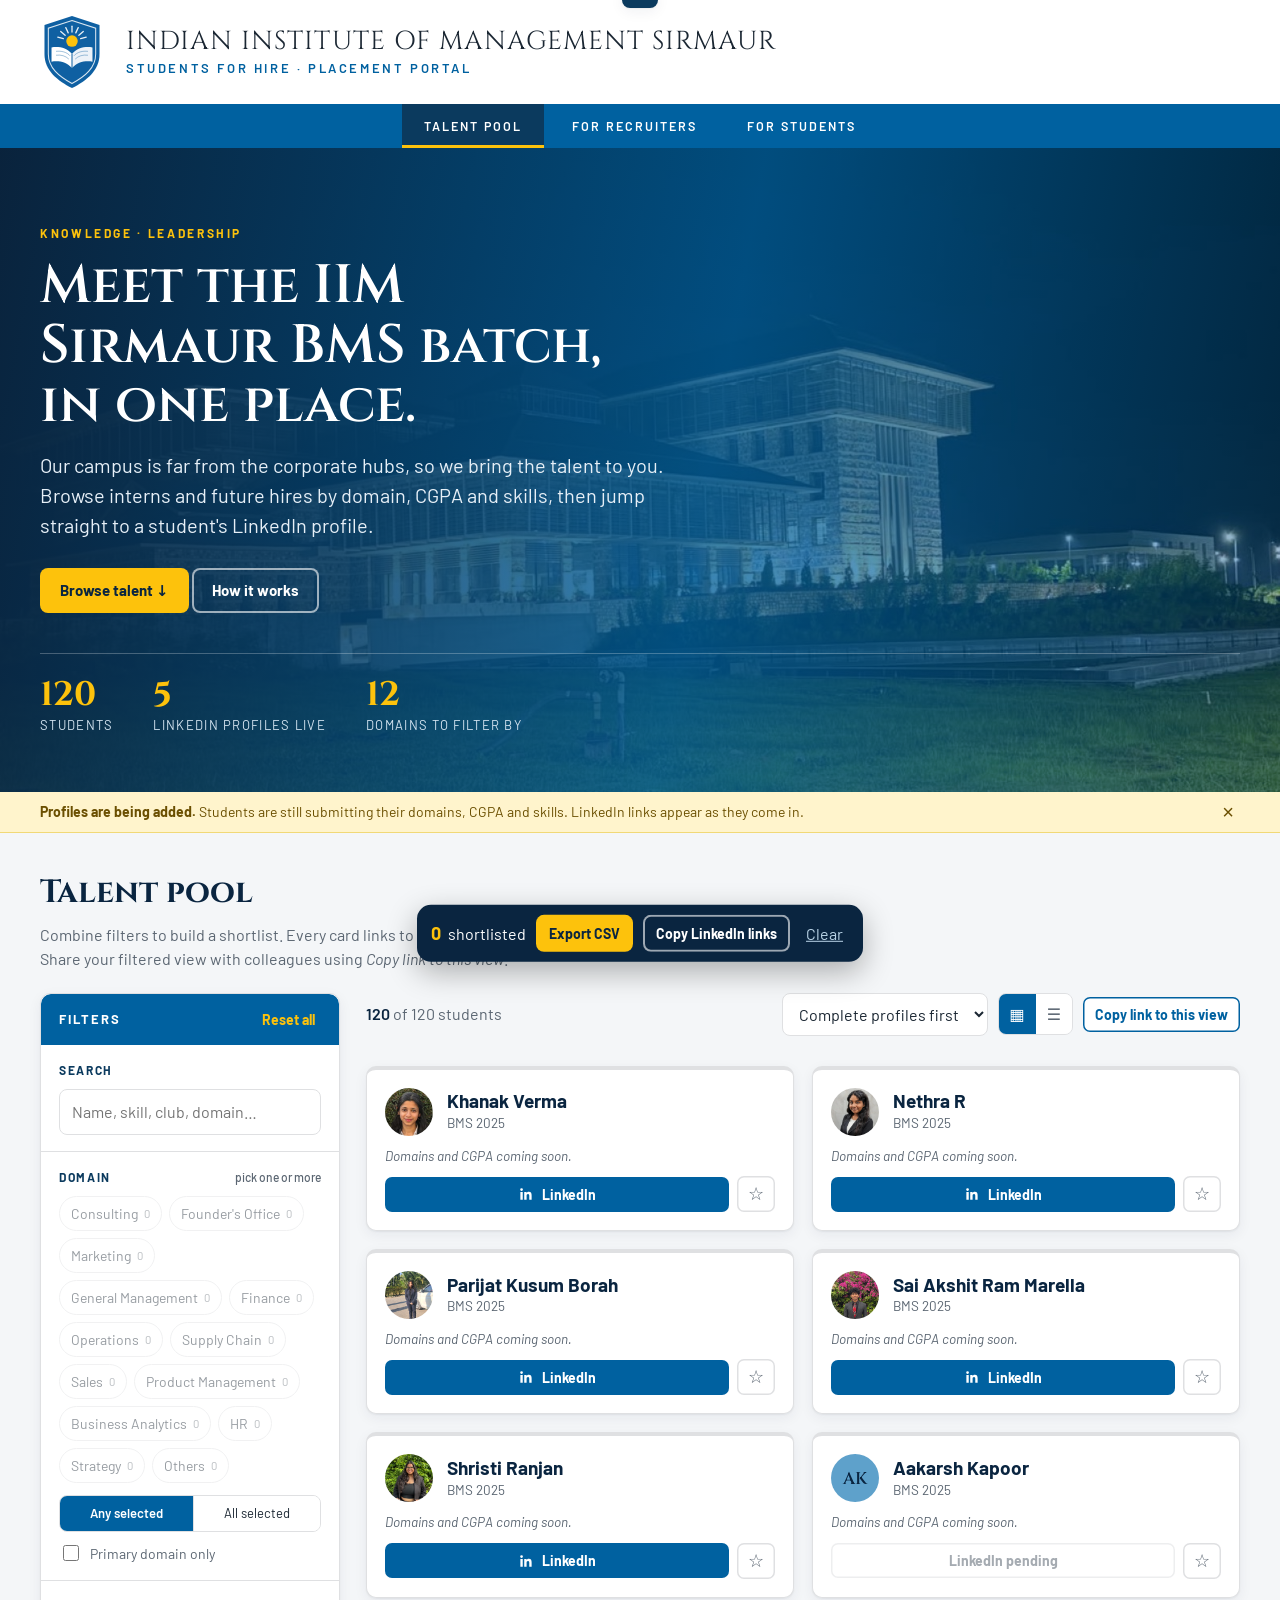
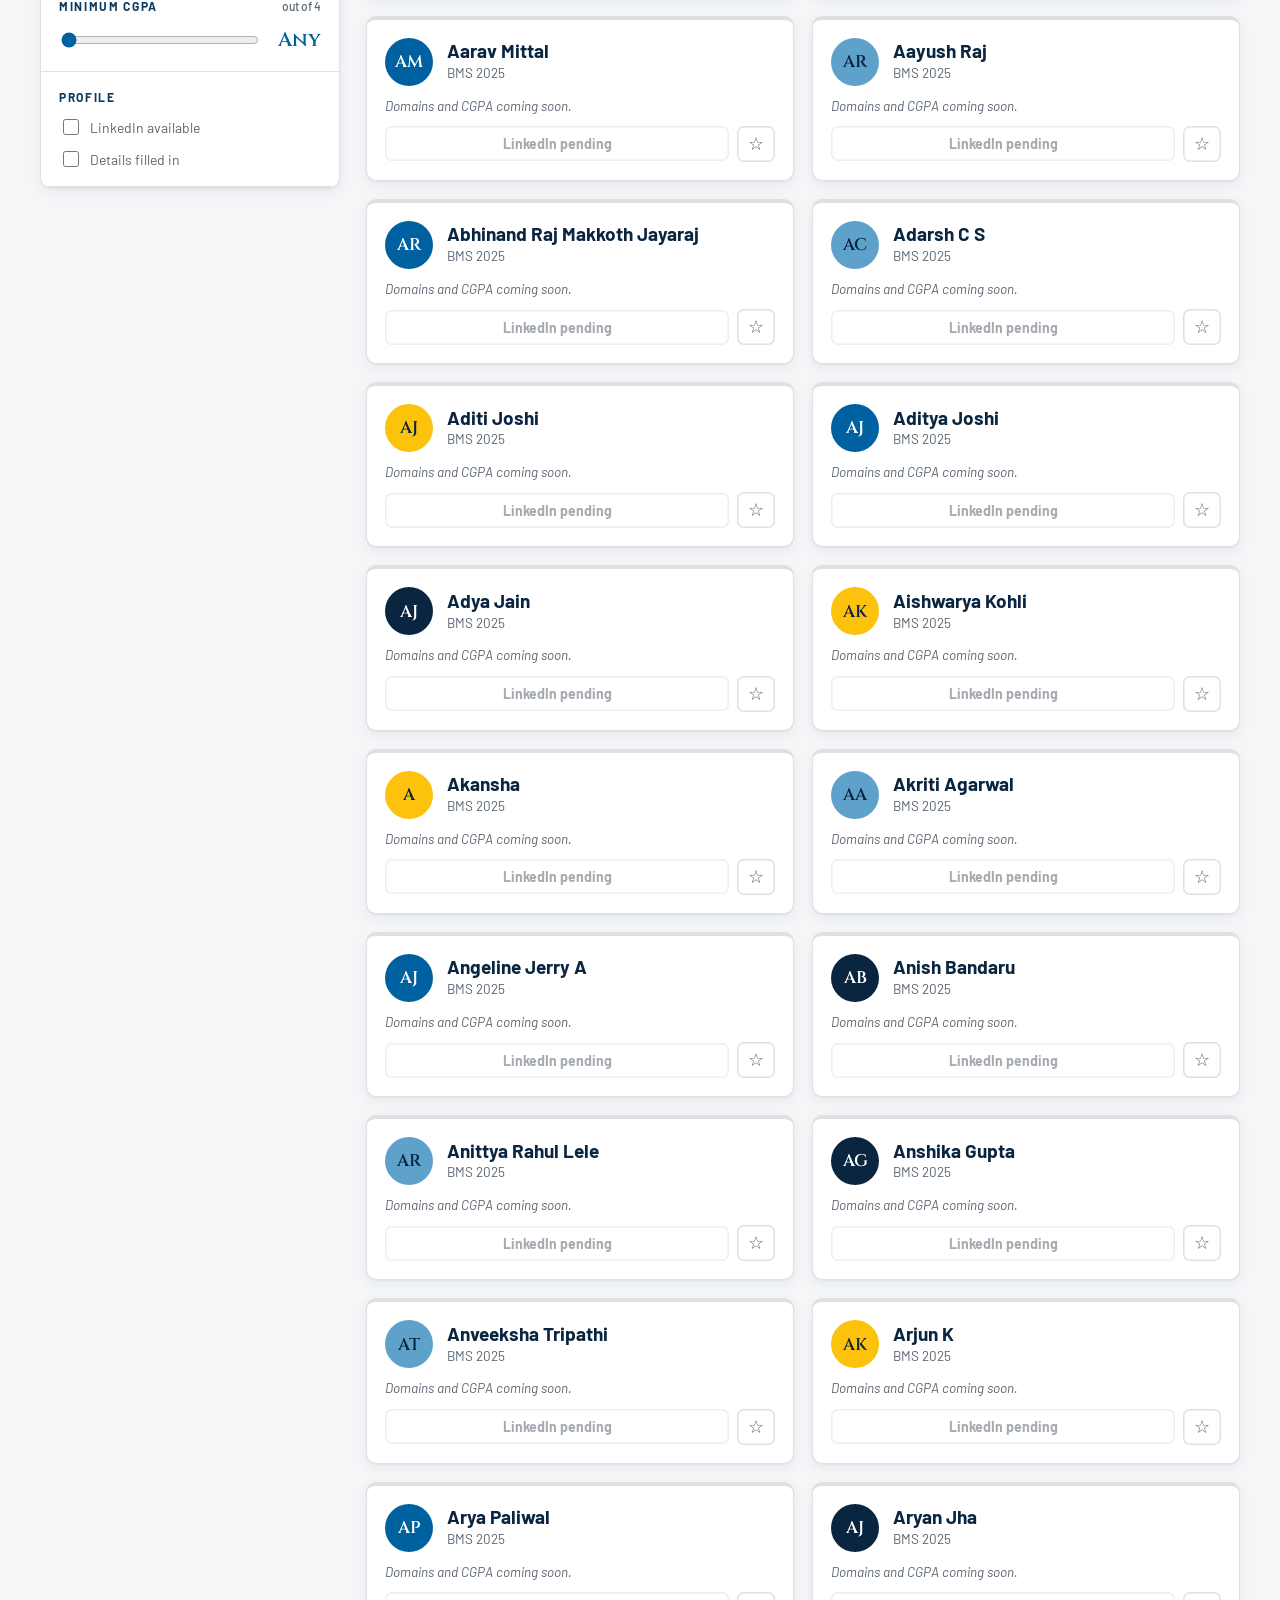
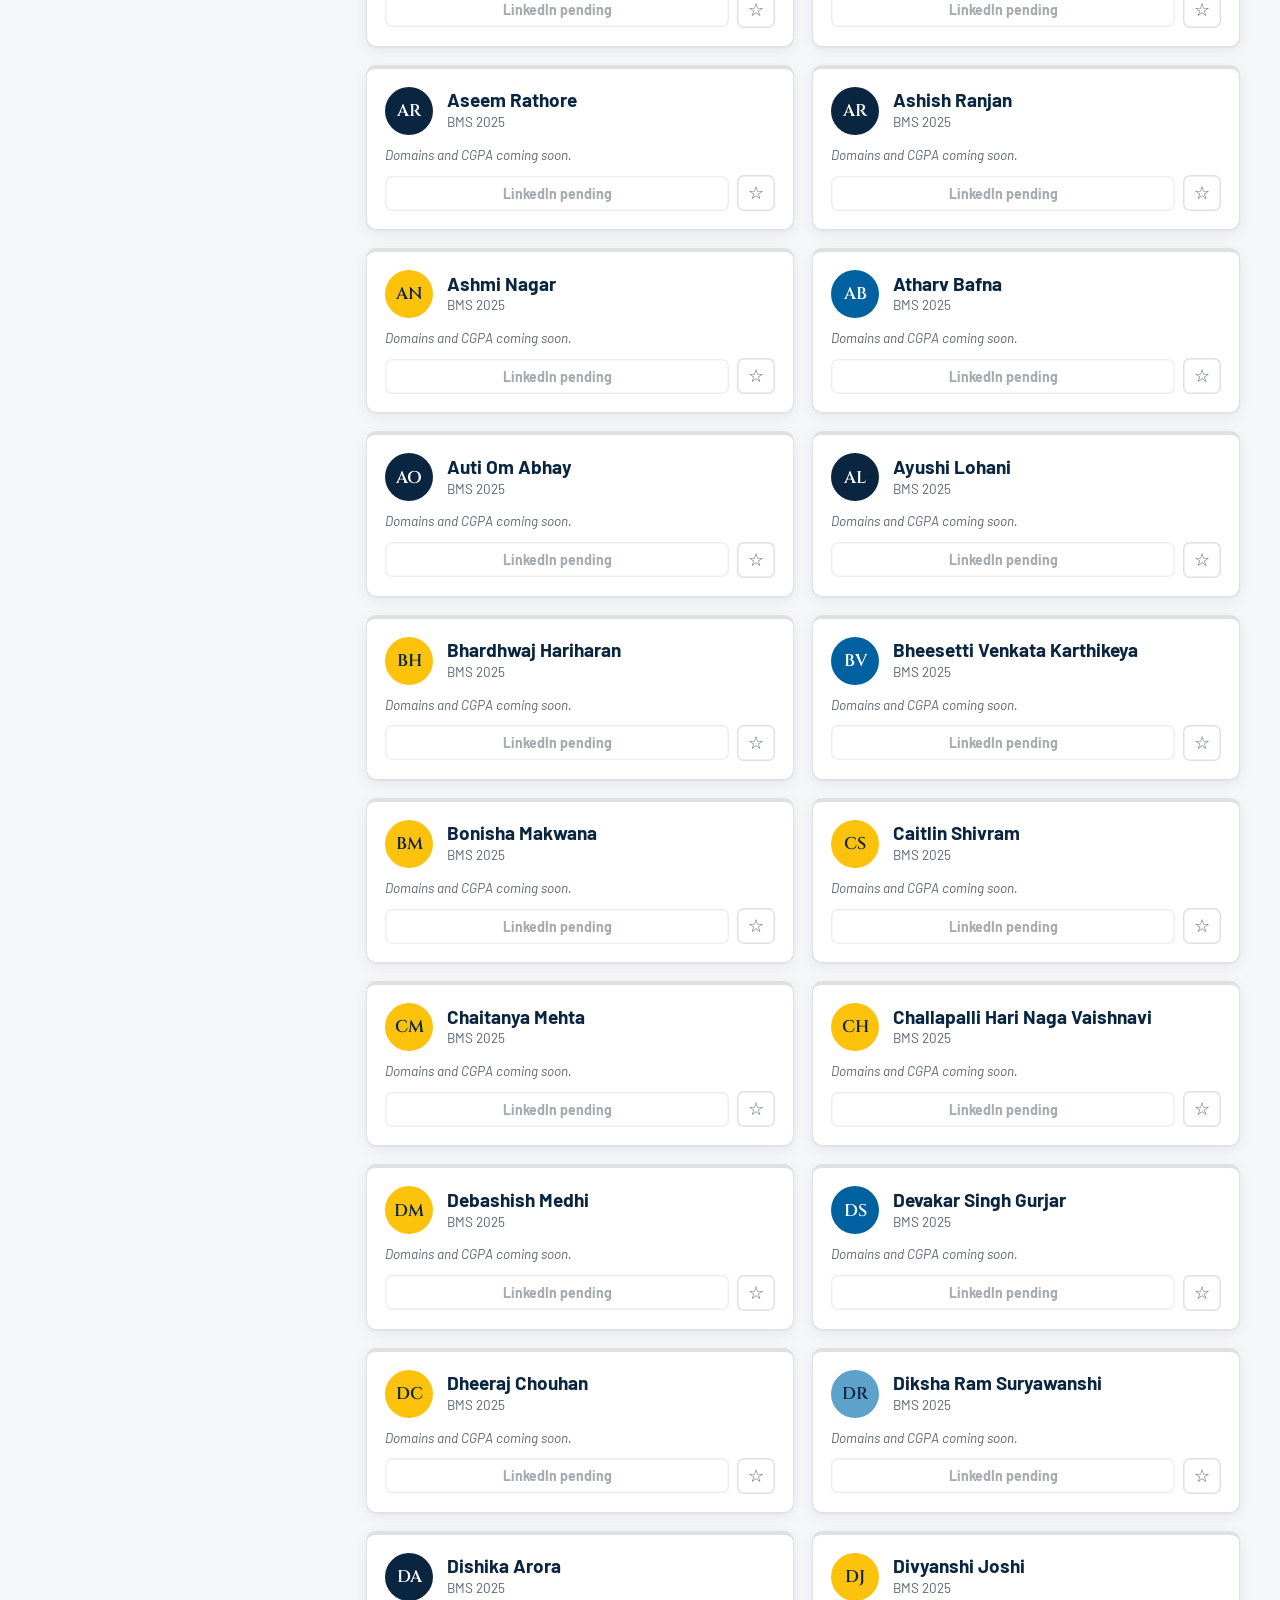
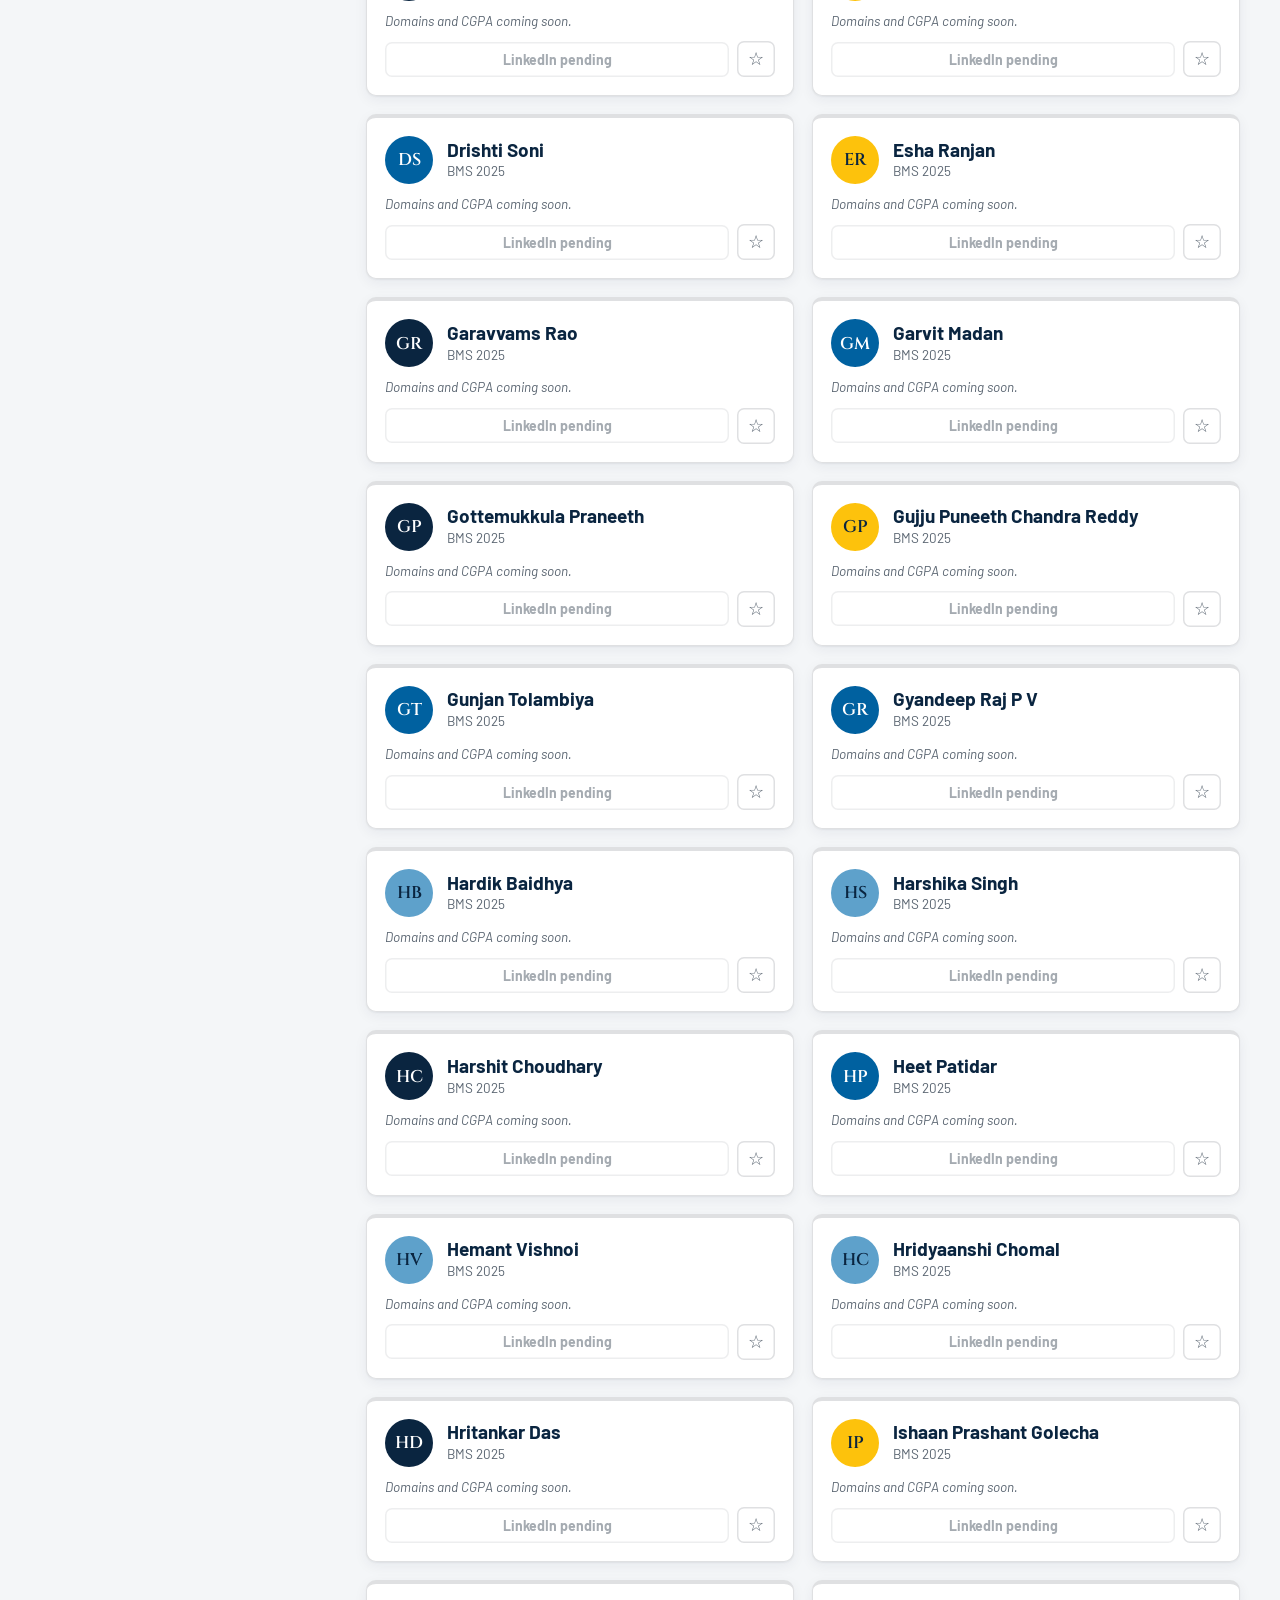
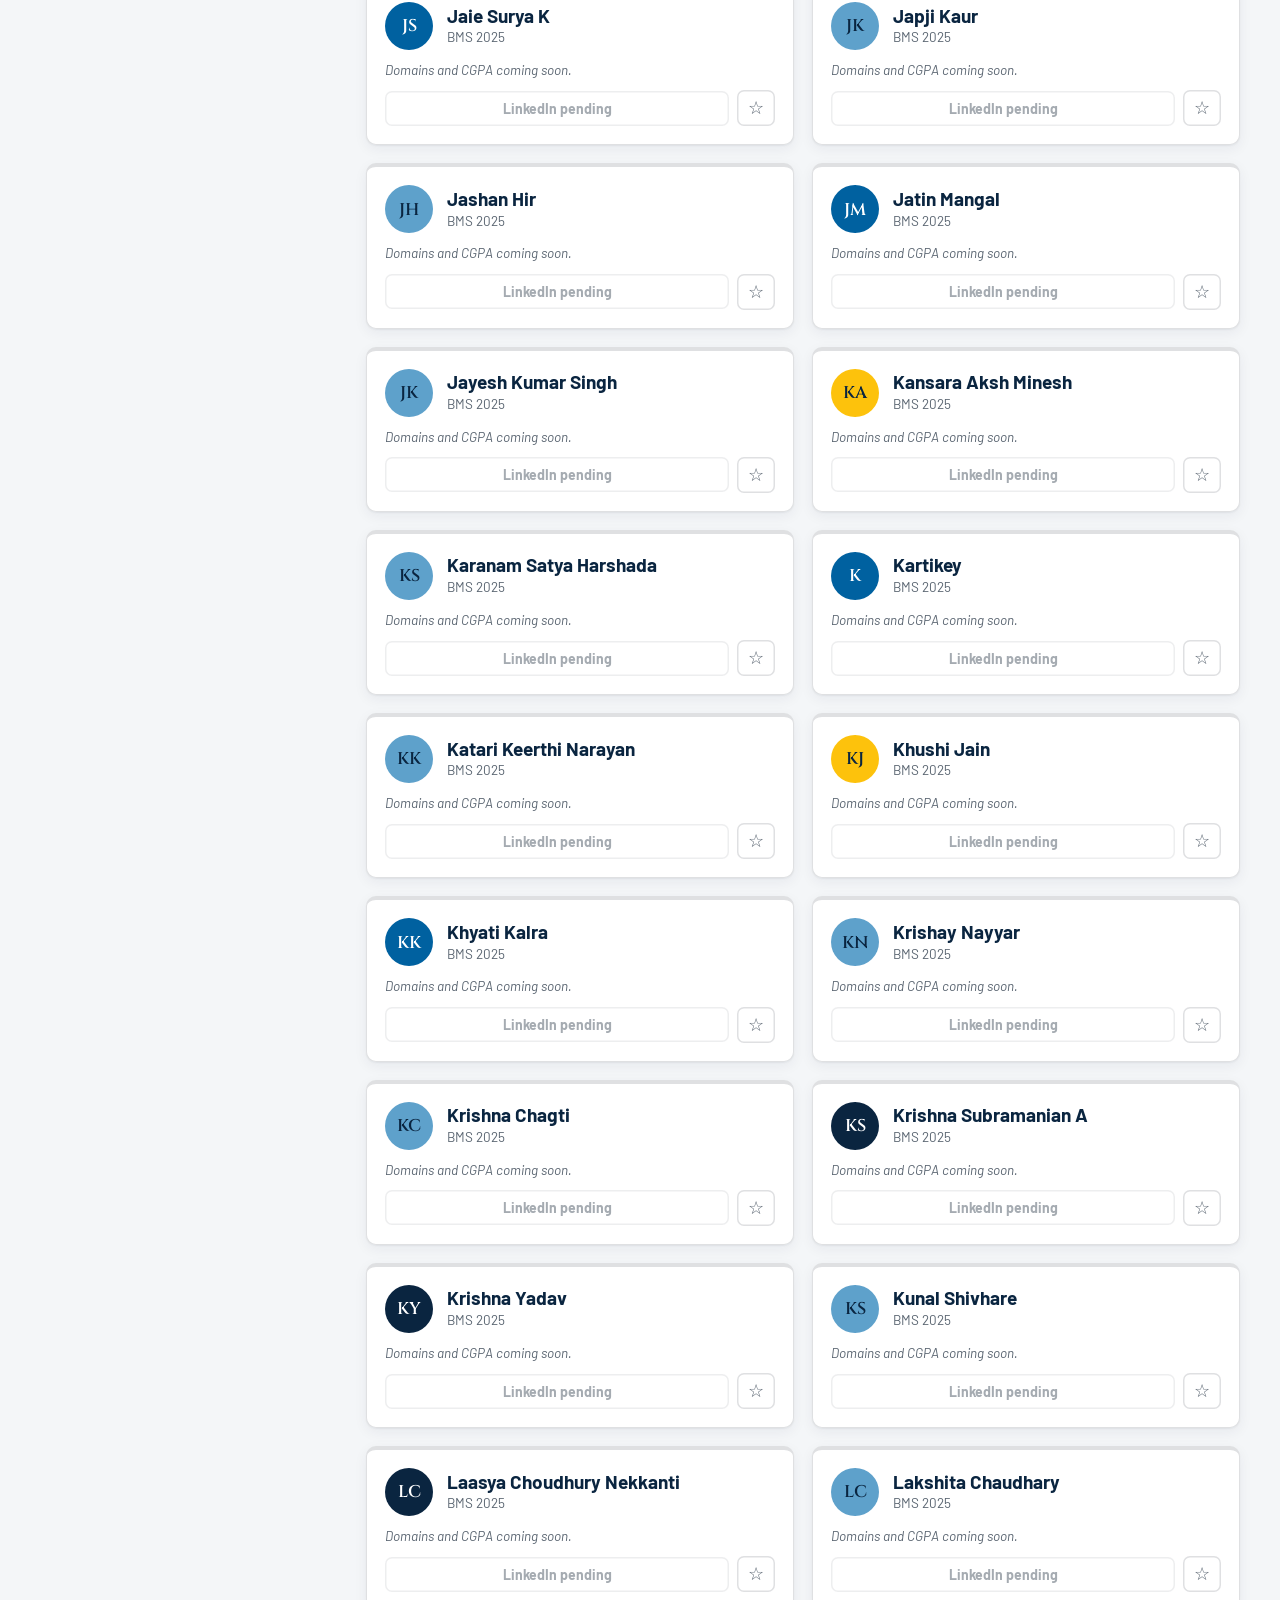
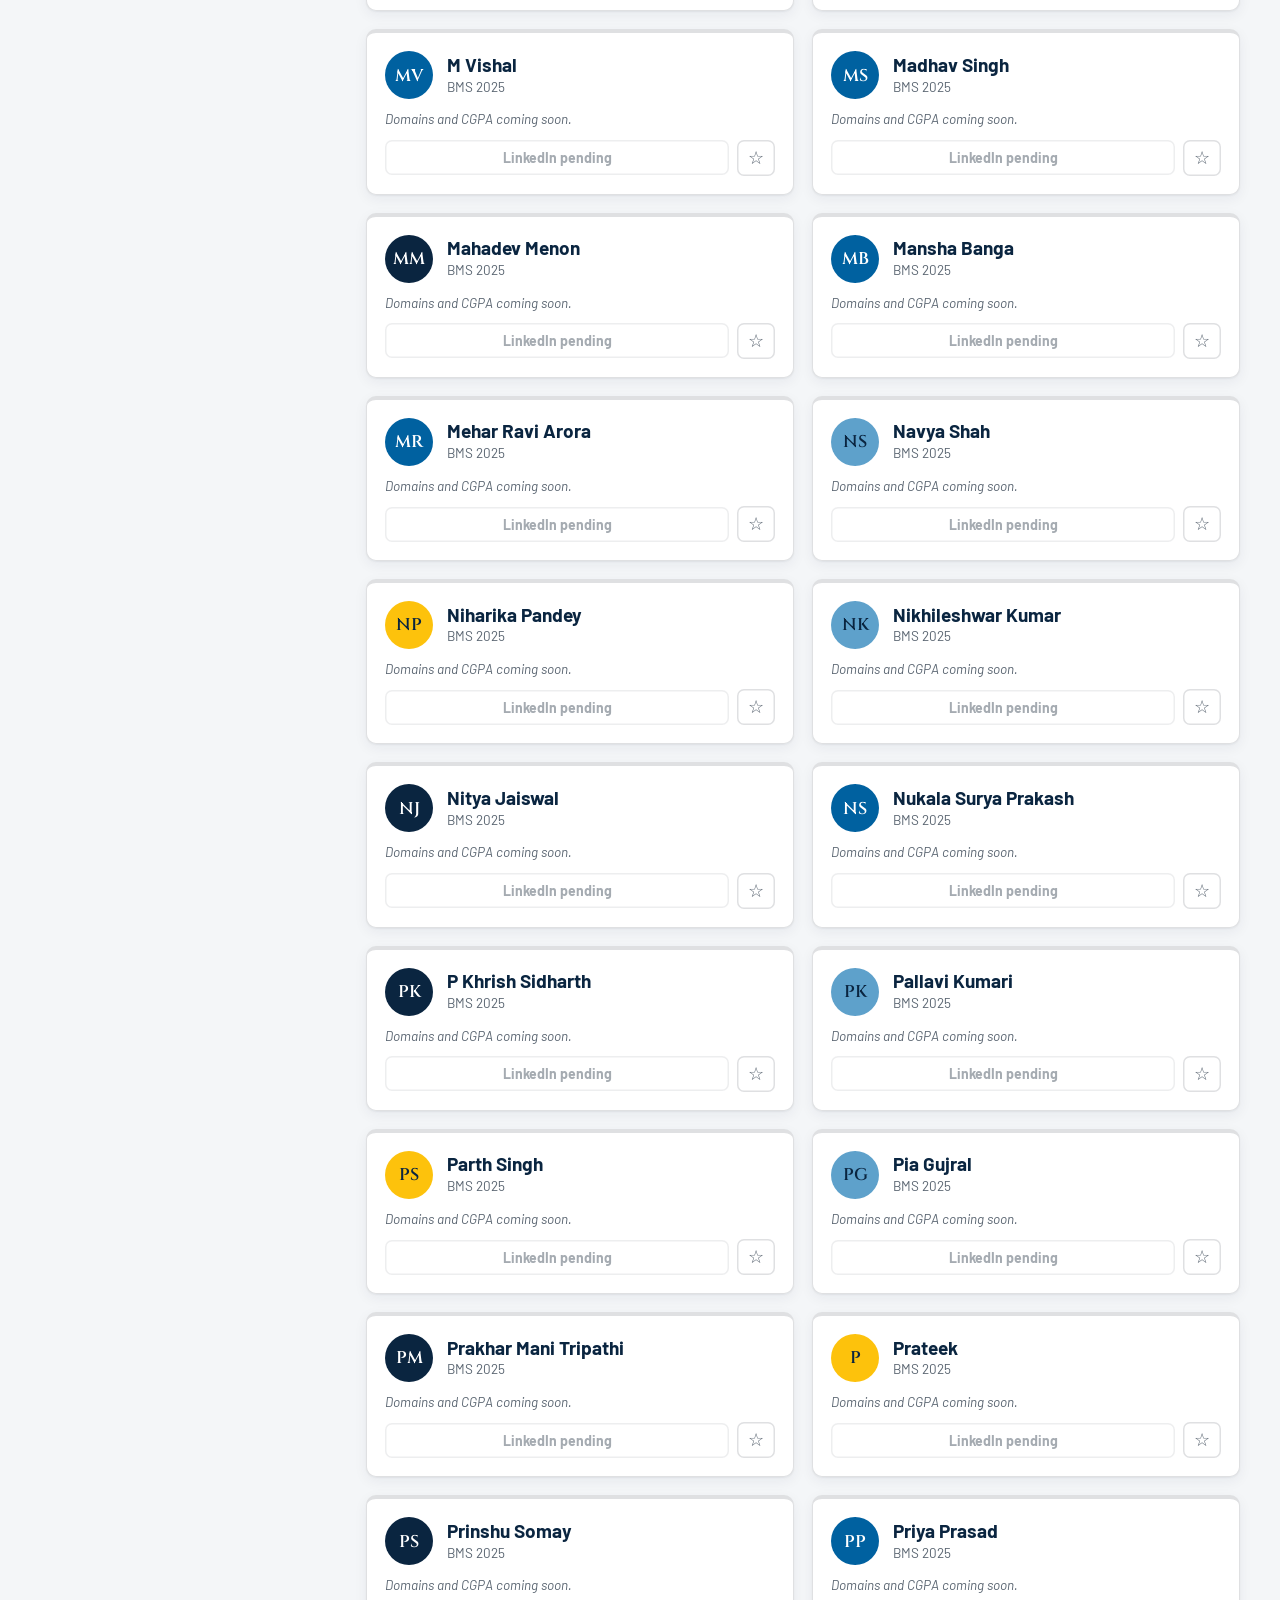
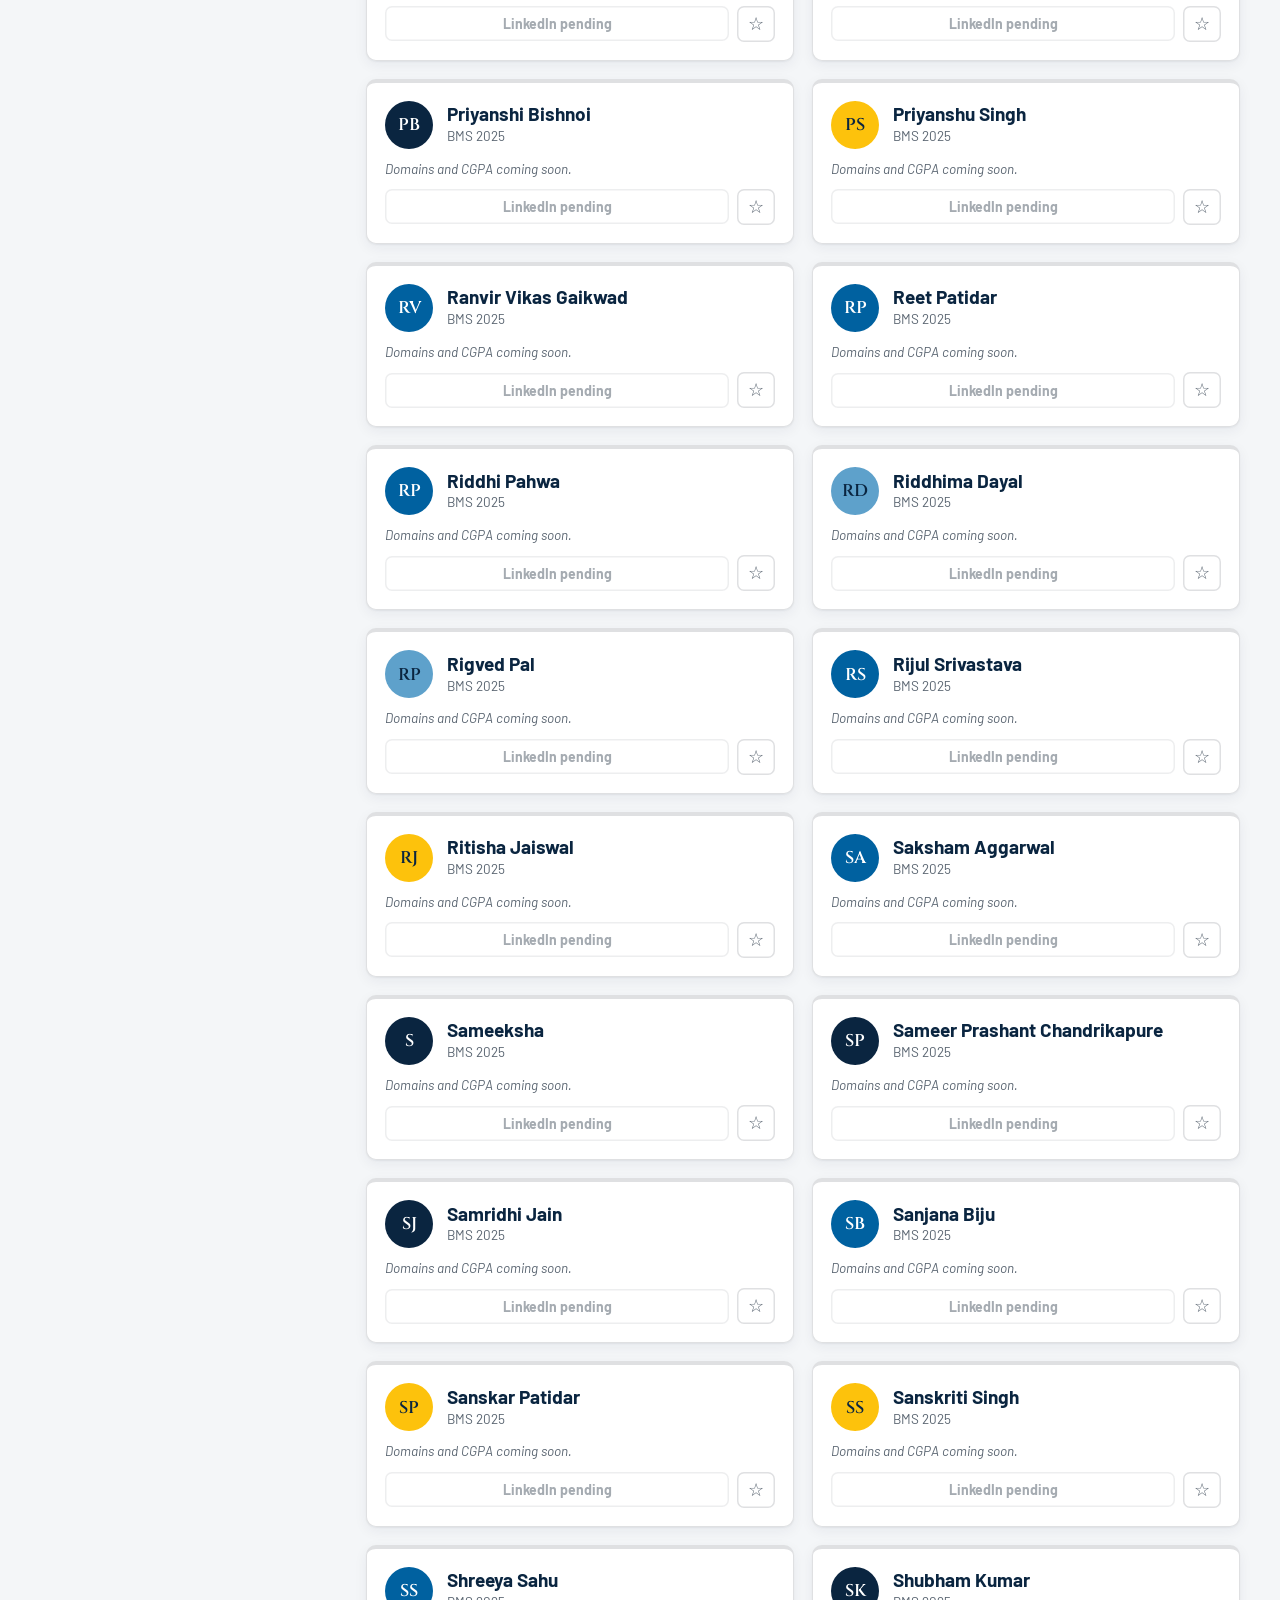
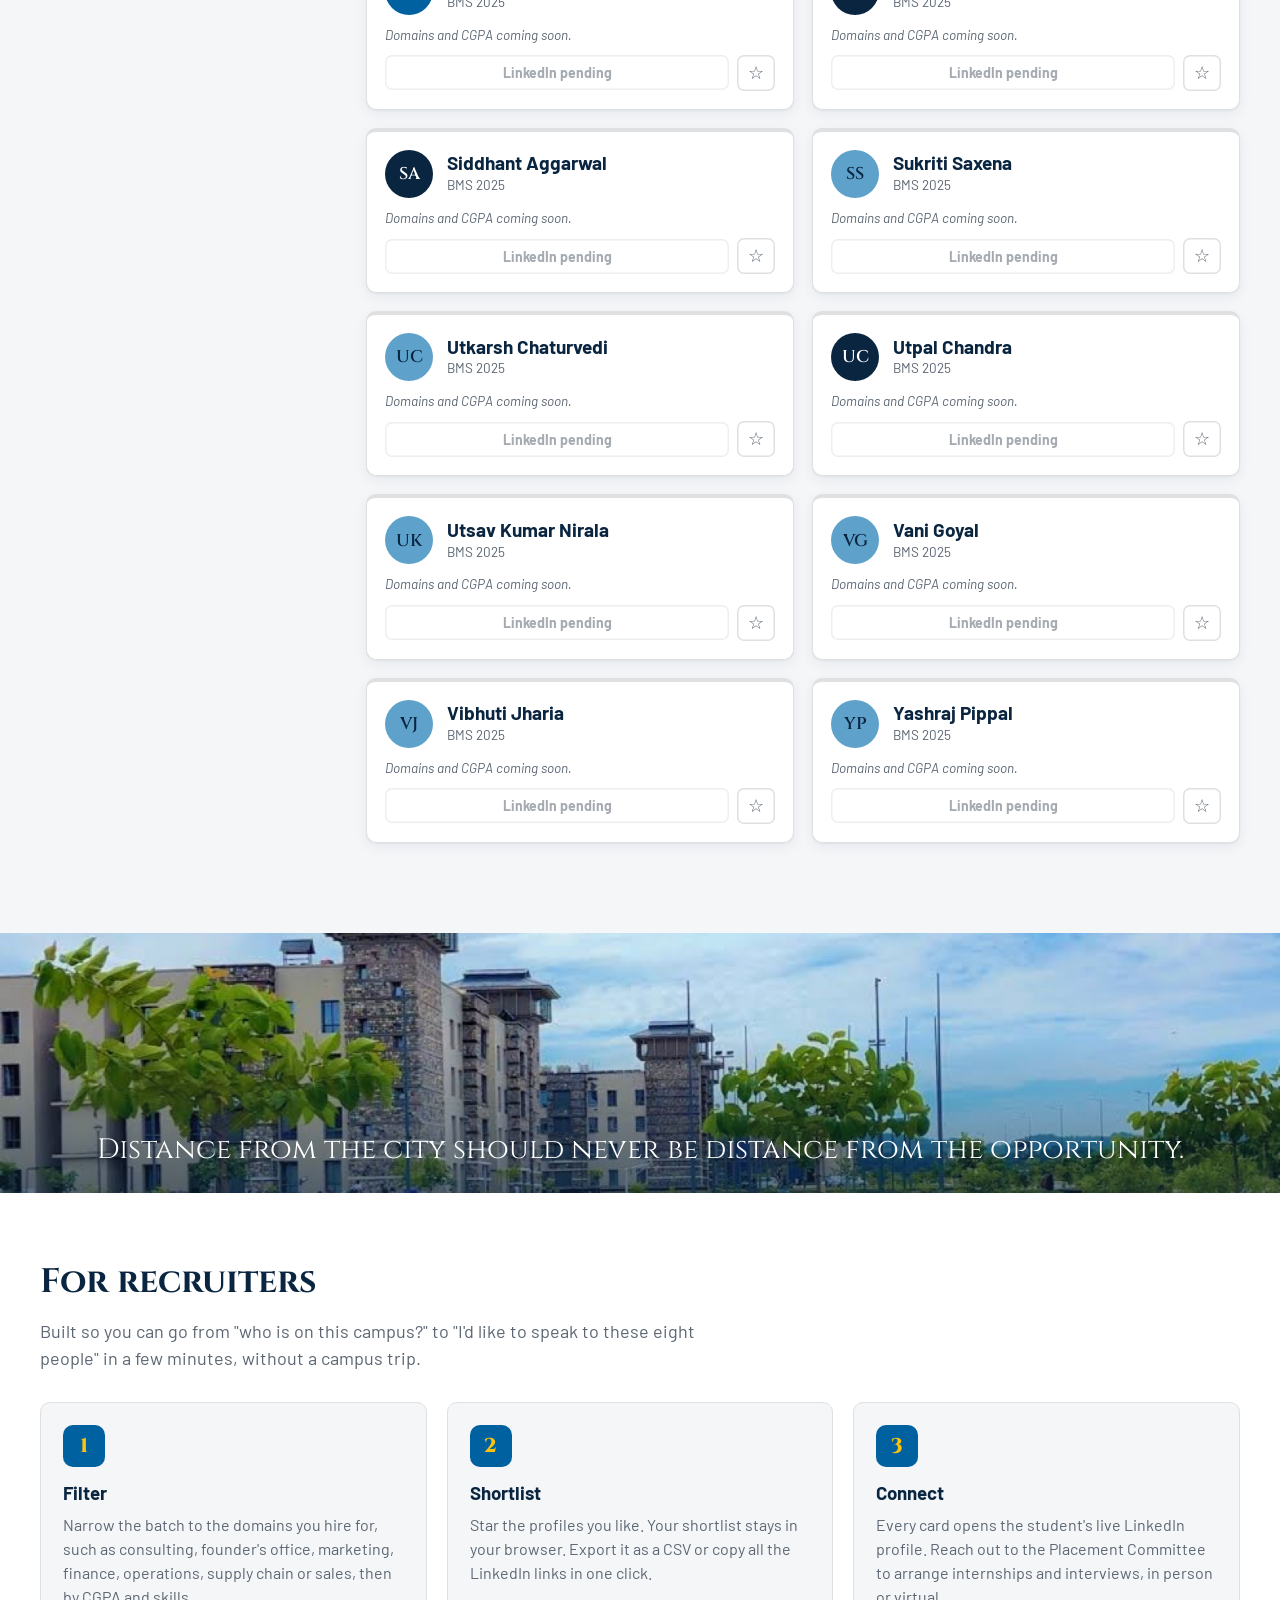
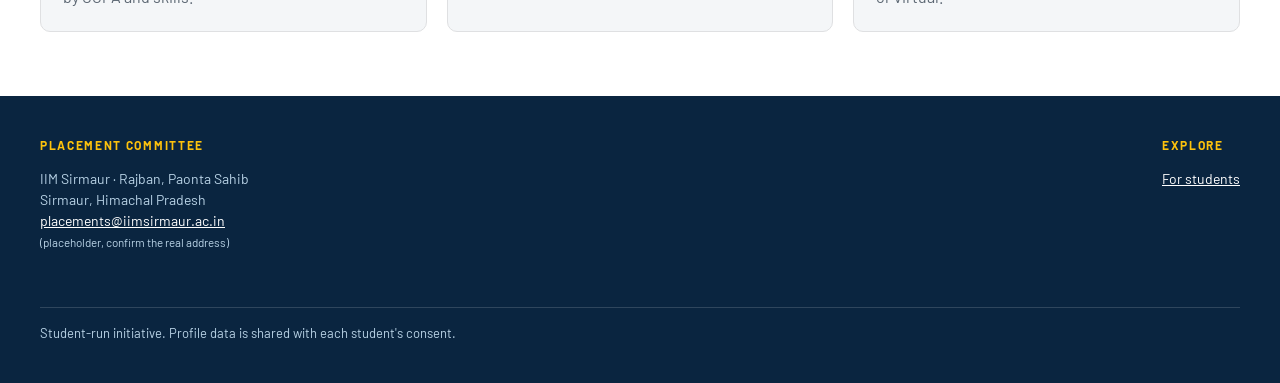
==== index.html @ ebaef342 "Add Students for Hire site for the IIM Sirmaur BMS batch Static recruiter portal with domain, CGPA a" ====
<!doctype html>
<html lang="en">
<head>
<meta charset="utf-8">
<meta name="viewport" content="width=device-width, initial-scale=1">
<title>Students for Hire · IIM Sirmaur</title>
<meta name="description" content="Browse the IIM Sirmaur batch by domain, CGPA and experience, and go straight to each student's LinkedIn profile.">
<link rel="icon" href="assets/favicon.svg" type="image/svg+xml">
<link rel="preconnect" href="https://fonts.googleapis.com">
<link rel="preconnect" href="https://fonts.gstatic.com" crossorigin>
<link href="https://fonts.googleapis.com/css2?family=Barlow:wght@400;500;600;700&family=Cinzel:wght@500;600;700&display=swap" rel="stylesheet">
<link rel="stylesheet" href="css/styles.css">
</head>
<body>

<div class="brand-bar">
  <div class="wrap">
    <a class="brand" href="index.html">
      <img src="assets/favicon.svg" alt="IIM Sirmaur" width="64" height="76">
      <span class="inst">INDIAN INSTITUTE OF MANAGEMENT SIRMAUR<span class="sub">Students for Hire · Placement Portal</span></span>
    </a>
  </div>
</div>
<nav class="nav-bar" aria-label="Main">
  <div class="wrap"><ul>
    <li><a href="#talent" aria-current="page">Talent Pool</a></li>
    <li><a href="#recruiters">For Recruiters</a></li>
    <li><a href="students.html">For Students</a></li>
  </ul></div>
</nav>

<header class="hero" style="background-image:url(assets/campus-night.jpg)">
  <div class="wrap">
    <span class="eyebrow">Knowledge · Leadership</span>
    <h1>Meet the IIM Sirmaur BMS batch, in one place.</h1>
    <p class="lead">Our campus is far from the corporate hubs, so we bring the talent to you. Browse interns and future hires by domain, CGPA and skills, then jump straight to a student's LinkedIn profile.</p>
    <a class="btn btn-gold" href="#talent">Browse talent ↓</a>
    <a class="btn btn-ghost" href="#recruiters">How it works</a>
    <div class="stats" id="stats" aria-live="polite"></div>
  </div>
</header>

<div class="sample-banner" id="sampleBanner" hidden>
  <div class="wrap"><span><b>Profiles are being added.</b> Students are still submitting their domains, CGPA and skills. LinkedIn links appear as they come in.</span><button aria-label="Dismiss" id="sampleClose">×</button></div>
</div>

<main class="talent" id="talent">
  <div class="wrap">
    <div class="section-head">
      <h2>Talent pool</h2>
      <p>Combine filters to build a shortlist. Every card links to the student's own LinkedIn profile. Share your filtered view with colleagues using <em>Copy link to this view</em>.</p>
    </div>

    <div class="layout">
      <aside class="filters" id="filters" aria-label="Filters">
        <header><h3>Filters</h3><button type="button" id="resetBtn">Reset all</button></header>

        <div class="fgroup">
          <h4>Search</h4>
          <input class="input" id="q" type="search" placeholder="Name, skill, club, domain…" autocomplete="off">
        </div>

        <div class="fgroup">
          <h4>Domain <small>pick one or more</small></h4>
          <div class="chips" id="fDomain"></div>
          <div class="seg" style="margin-top:12px" role="group" aria-label="Domain match mode">
            <button type="button" data-mode="any" aria-pressed="true">Any selected</button>
            <button type="button" data-mode="all" aria-pressed="false">All selected</button>
          </div>
          <label class="check"><input type="checkbox" id="primaryOnly"> Primary domain only</label>
        </div>

        <div class="fgroup">
          <h4>Minimum CGPA <small id="cgpaScale"></small></h4>
          <div class="range-row"><input type="range" id="cgpa" min="0" max="4" step="0.05" value="0" aria-label="Minimum CGPA"><output id="cgpaOut" for="cgpa">Any</output></div>
        </div>

        <div class="fgroup">
          <h4>Skills</h4>
          <div class="chips" id="fSkill"></div>
        </div>

        <div class="fgroup">
          <h4>Profile</h4>
          <label class="check" style="margin-top:0"><input type="checkbox" id="onlyLinkedin"> LinkedIn available</label>
          <label class="check"><input type="checkbox" id="onlyDetails"> Details filled in</label>
        </div>

        <div class="fgroup">
          <h4>Preferred location</h4>
          <div class="chips" id="fLoc"></div>
        </div>
      </aside>

      <section aria-label="Results">
        <div class="toolbar">
          <button class="btn btn-blue btn-sm filter-open" id="openFilters" type="button">☰ Filters</button>
          <div class="count" id="count" aria-live="polite"></div>
          <label class="sr" for="sort">Sort by</label>
          <select class="input" id="sort">
            <option value="complete">Complete profiles first</option>
            <option value="name">Name (A–Z)</option>
            <option value="cgpa">CGPA (high to low)</option>
            <option value="shuffle">Random order (fair)</option>
          </select>
          <div class="viewtoggle" role="group" aria-label="Layout">
            <button type="button" id="vGrid" aria-pressed="true" title="Grid view" aria-label="Grid view">▦</button>
            <button type="button" id="vList" aria-pressed="false" title="List view" aria-label="List view">☰</button>
          </div>
          <button class="btn btn-line btn-sm" id="copyView" type="button">Copy link to this view</button>
        </div>
        <div class="active-chips" id="active"></div>
        <div class="grid" id="grid"></div>
      </section>
    </div>
  </div>
</main>

<section class="photo-strip" style="background-image:url(assets/campus-hostels.jpg)" aria-label="IIM Sirmaur campus">
  <blockquote>Distance from the city should never be distance from the opportunity.</blockquote>
</section>

<section class="band white" id="recruiters">
  <div class="wrap">
    <h2>For recruiters</h2>
    <p class="lead">Built so you can go from "who is on this campus?" to "I'd like to speak to these eight people" in a few minutes, without a campus trip.</p>
    <div class="cols3">
      <div class="panel"><div class="ico">1</div><h3>Filter</h3><p>Narrow the batch to the domains you hire for, such as consulting, founder's office, marketing, finance, operations, supply chain or sales, then by CGPA and skills.</p></div>
      <div class="panel"><div class="ico">2</div><h3>Shortlist</h3><p>Star the profiles you like. Your shortlist stays in your browser. Export it as a CSV or copy all the LinkedIn links in one click.</p></div>
      <div class="panel"><div class="ico">3</div><h3>Connect</h3><p>Every card opens the student's live LinkedIn profile. Reach out to the Placement Committee to arrange internships and interviews, in person or virtual.</p></div>
    </div>
  </div>
</section>

<footer class="site">
  <div class="wrap">
    <div><h4>Placement Committee</h4><p>IIM Sirmaur · Rajban, Paonta Sahib<br>Sirmaur, Himachal Pradesh<br><a href="mailto:placements@iimsirmaur.ac.in">placements@iimsirmaur.ac.in</a><br><small>(placeholder, confirm the real address)</small></p></div>
    <div><h4>Explore</h4><p><a href="students.html">For students</a></p></div>
    <p class="legal">Student-run initiative. Profile data is shared with each student's consent.</p>
  </div>
</footer>

<div class="shortbar" id="shortbar" role="region" aria-label="Shortlist">
  <span><b id="shortN">0</b> shortlisted</span>
  <button class="btn btn-gold" id="exportCsv" type="button">Export CSV</button>
  <button class="btn btn-ghost" id="copyLinks" type="button">Copy LinkedIn links</button>
  <button class="link" id="clearShort" type="button">Clear</button>
</div>
<div class="toast" id="toast" role="status"></div>
<div class="scrim" id="scrim"></div>

<dialog id="modal" aria-labelledby="mName"></dialog>

<script src="data/students.js"></script>
<script src="js/app.js"></script>
</body>
</html>
---- css/styles.css ----
/* IIM Sirmaur – Students for Hire
   Palette sampled from the official logo and website template:
   shield blue #0F60A2 / nav bar #0061A0, sun yellow #FDC20C, light grey #DFE0E2. */
:root {
  --blue: #0061a0;
  --blue-deep: #0b3a5e;
  --navy: #0a2540;
  --sky: #5ea1cb;
  --sky-tint: #e4f0f8;
  --gold: #fdc20c;
  --gold-tint: #fff4cc;
  --gold-ink: #6b4f00;
  --ink: #1b2733;
  --muted: #5b6672;
  --line: #dfe0e2;
  --bg: #f4f6f8;
  --card: #ffffff;
  --radius: 10px;
  --shadow: 0 1px 2px rgba(10, 37, 64, .06), 0 4px 14px rgba(10, 37, 64, .06);
  --font-head: "Cinzel", "Trajan Pro", Georgia, serif;
  --font: "Barlow", system-ui, -apple-system, "Segoe UI", Roboto, sans-serif;
}
* { box-sizing: border-box; }
html { scroll-behavior: smooth; }
body { margin: 0; font-family: var(--font); color: var(--ink); background: var(--bg); line-height: 1.5; font-size: 16px; }
a { color: var(--blue); }
img { max-width: 100%; display: block; }
:focus-visible { outline: 3px solid var(--gold); outline-offset: 2px; }
.wrap { max-width: 1240px; margin: 0 auto; padding: 0 20px; }
.sr { position: absolute; width: 1px; height: 1px; overflow: hidden; clip: rect(0 0 0 0); white-space: nowrap; }

/* ---------- header (mirrors the logo-usage template) ---------- */
.brand-bar { background: #fff; }
.brand { display: flex; align-items: center; gap: 22px; padding: 14px 0; text-decoration: none; color: var(--ink); }
.brand img { width: 64px; height: auto; flex: none; }
.brand .inst { font-family: var(--font-head); font-size: clamp(15px, 2.4vw, 26px); letter-spacing: .04em; line-height: 1.15; }
.brand .sub { display: block; font-family: var(--font); font-size: 13px; letter-spacing: .2em; text-transform: uppercase; color: var(--blue); margin-top: 4px; font-weight: 600; }
.nav-bar { background: var(--blue); }
.nav-bar ul { list-style: none; margin: 0; padding: 0; display: flex; gap: 6px; flex-wrap: wrap; justify-content: center; }
.nav-bar a { display: block; padding: 13px 22px; color: #fff; text-decoration: none; font-size: 12.5px; letter-spacing: .16em; text-transform: uppercase; font-weight: 600; }
.nav-bar a:hover, .nav-bar a[aria-current="page"] { background: var(--blue-deep); box-shadow: inset 0 -3px 0 var(--gold); }

/* ---------- hero ---------- */
.hero { position: relative; color: #fff; background: var(--navy) center/cover no-repeat; isolation: isolate; }
.hero::before { content: ""; position: absolute; inset: 0; z-index: -1; background: linear-gradient(100deg, rgba(10,37,64,.94) 0%, rgba(0,97,160,.78) 55%, rgba(0,97,160,.35) 100%); }
.hero .wrap { padding-top: 72px; padding-bottom: 56px; }
.eyebrow { display: inline-block; font-size: 12px; letter-spacing: .22em; text-transform: uppercase; font-weight: 700; color: var(--gold); margin-bottom: 14px; }
.hero h1 { font-family: var(--font-head); font-weight: 600; font-size: clamp(30px, 5vw, 54px); line-height: 1.1; margin: 0 0 16px; max-width: 18ch; }
.hero p.lead { font-size: clamp(17px, 2vw, 20px); max-width: 58ch; margin: 0 0 28px; color: #e6eff7; }
.btn { display: inline-flex; align-items: center; gap: 8px; border: 0; cursor: pointer; font: inherit; font-weight: 700; font-size: 15px; padding: 11px 20px; border-radius: 8px; text-decoration: none; transition: transform .08s, background .15s; }
.btn:active { transform: translateY(1px); }
.btn-gold { background: var(--gold); color: var(--navy); }
.btn-gold:hover { background: #ffd03f; }
.btn-ghost { background: transparent; color: #fff; box-shadow: inset 0 0 0 2px rgba(255,255,255,.6); }
.btn-ghost:hover { background: rgba(255,255,255,.12); }
.btn-blue { background: var(--blue); color: #fff; }
.btn-blue:hover { background: var(--blue-deep); }
.btn-line { background: #fff; color: var(--blue); box-shadow: inset 0 0 0 1.5px var(--blue); }
.btn-line:hover { background: var(--sky-tint); }
.btn-sm { padding: 7px 12px; font-size: 14px; border-radius: 7px; }
.stats { display: flex; flex-wrap: wrap; gap: 14px 40px; margin-top: 40px; padding-top: 24px; border-top: 1px solid rgba(255,255,255,.25); }
.stat b { display: block; font-family: var(--font-head); font-size: 34px; color: var(--gold); line-height: 1; }
.stat span { font-size: 13px; letter-spacing: .1em; text-transform: uppercase; color: #d4e4f1; }

/* ---------- sample banner ---------- */
.sample-banner { background: var(--gold-tint); border-bottom: 1px solid #f1d977; color: var(--gold-ink); font-size: 14px; }
.sample-banner .wrap { display: flex; gap: 12px; align-items: center; padding-top: 9px; padding-bottom: 9px; }
.sample-banner button { margin-left: auto; background: none; border: 0; cursor: pointer; font-size: 20px; color: inherit; line-height: 1; }

/* ---------- talent layout ---------- */
.talent { padding: 36px 0 90px; }
.section-head h2 { font-family: var(--font-head); font-size: clamp(24px, 3vw, 32px); margin: 0 0 6px; color: var(--navy); }
.section-head p { margin: 0 0 22px; color: var(--muted); max-width: 70ch; }
.layout { display: grid; grid-template-columns: 300px 1fr; gap: 26px; align-items: start; }
.filters { background: var(--card); border: 1px solid var(--line); border-radius: var(--radius); box-shadow: var(--shadow); position: sticky; top: 12px; max-height: calc(100vh - 24px); overflow: auto; }
.filters header { display: flex; align-items: center; justify-content: space-between; padding: 14px 18px; background: var(--blue); color: #fff; border-radius: var(--radius) var(--radius) 0 0; position: sticky; top: 0; z-index: 1; }
.filters header h3 { margin: 0; font-size: 13px; letter-spacing: .16em; text-transform: uppercase; }
.filters header button { background: none; border: 0; color: var(--gold); font: inherit; font-weight: 700; cursor: pointer; font-size: 14px; }
.fgroup { padding: 16px 18px; border-bottom: 1px solid var(--line); }
.fgroup:last-child { border-bottom: 0; }
.fgroup h4 { margin: 0 0 10px; font-size: 12px; letter-spacing: .14em; text-transform: uppercase; color: var(--blue-deep); display: flex; justify-content: space-between; align-items: center; }
.fgroup h4 small { text-transform: none; letter-spacing: 0; font-weight: 500; color: var(--muted); font-size: 12px; }
.input { width: 100%; padding: 10px 12px; border: 1.5px solid var(--line); border-radius: 8px; font: inherit; background: #fff; color: var(--ink); }
.input:focus { border-color: var(--blue); outline: none; box-shadow: 0 0 0 3px var(--sky-tint); }
.chips { display: flex; flex-wrap: wrap; gap: 7px; }
.chip { display: inline-flex; align-items: center; gap: 6px; padding: 6px 11px; border-radius: 999px; border: 1.5px solid var(--line); background: #fff; font: inherit; font-size: 14px; color: var(--ink); cursor: pointer; transition: background .12s, border-color .12s; }
.chip:hover { border-color: var(--sky); background: var(--sky-tint); }
.chip[aria-pressed="true"] { background: var(--blue); border-color: var(--blue); color: #fff; }
.chip .n { font-size: 12px; opacity: .65; font-variant-numeric: tabular-nums; }
.chip.zero { opacity: .45; }
.seg { display: grid; grid-auto-flow: column; border: 1.5px solid var(--line); border-radius: 8px; overflow: hidden; }
.seg button { padding: 8px 4px; border: 0; background: #fff; font: inherit; font-size: 13px; cursor: pointer; border-right: 1px solid var(--line); color: var(--ink); }
.seg button:last-child { border-right: 0; }
.seg button[aria-pressed="true"] { background: var(--blue); color: #fff; font-weight: 600; }
.range-row { display: flex; align-items: center; gap: 12px; }
.range-row output { font-family: var(--font-head); font-size: 20px; color: var(--blue); min-width: 48px; text-align: right; font-weight: 600; }
input[type=range] { width: 100%; accent-color: var(--blue); }
.check { display: flex; align-items: center; gap: 8px; font-size: 14px; margin-top: 10px; color: var(--muted); cursor: pointer; }
.check input { accent-color: var(--blue); width: 16px; height: 16px; }

.toolbar { display: flex; flex-wrap: wrap; gap: 10px; align-items: center; margin-bottom: 14px; }
.toolbar .count { font-weight: 600; color: var(--navy); margin-right: auto; }
.toolbar .count span { color: var(--muted); font-weight: 400; }
.toolbar select { width: auto; }
.viewtoggle { display: inline-grid; grid-auto-flow: column; border: 1.5px solid var(--line); border-radius: 8px; overflow: hidden; }
.viewtoggle button { padding: 8px 11px; border: 0; background: #fff; cursor: pointer; color: var(--muted); font: inherit; }
.viewtoggle button[aria-pressed="true"] { background: var(--blue); color: #fff; }
.active-chips { display: flex; flex-wrap: wrap; gap: 7px; margin-bottom: 16px; }
.active-chips .chip { background: var(--gold-tint); border-color: #f1d977; color: var(--gold-ink); font-size: 13px; }
.filter-open { display: none; }

/* ---------- cards ---------- */
.grid { display: grid; grid-template-columns: repeat(auto-fill, minmax(290px, 1fr)); gap: 18px; }
.grid.list { grid-template-columns: 1fr; gap: 12px; }
.card { background: var(--card); border: 1px solid var(--line); border-radius: var(--radius); box-shadow: var(--shadow); padding: 18px; display: flex; flex-direction: column; gap: 12px; position: relative; transition: box-shadow .15s, transform .15s; border-top: 4px solid var(--blue); }
.card:hover { box-shadow: 0 6px 22px rgba(0,97,160,.16); transform: translateY(-2px); }
.card.sel { border-top-color: var(--gold); box-shadow: 0 0 0 2px var(--gold), var(--shadow); }
.card-top { display: flex; gap: 14px; align-items: center; }
.avatar { width: 56px; height: 56px; border-radius: 50%; flex: none; display: grid; place-items: center; color: #fff; font-family: var(--font-head); font-weight: 600; font-size: 20px; background: var(--blue); overflow: hidden; }
.avatar img { width: 100%; height: 100%; object-fit: cover; }
.av0 { background: var(--blue); } .av1 { background: var(--navy); } .av2 { background: var(--sky); color: var(--navy); } .av3 { background: var(--gold); color: var(--navy); }
.card h3 { margin: 0; font-size: 19px; line-height: 1.2; }
.card h3 button { all: unset; cursor: pointer; color: var(--navy); }
.card h3 button:hover { color: var(--blue); text-decoration: underline; }
.meta { font-size: 13.5px; color: var(--muted); }
.cgpa { margin-left: auto; text-align: center; background: var(--sky-tint); border-radius: 8px; padding: 5px 10px; min-width: 58px; }
.cgpa b { display: block; font-family: var(--font-head); font-size: 20px; color: var(--blue); line-height: 1.1; }
.cgpa span { font-size: 10px; letter-spacing: .14em; color: var(--muted); text-transform: uppercase; }
.tags { display: flex; flex-wrap: wrap; gap: 6px; }
.tag { font-size: 12.5px; font-weight: 600; padding: 3px 9px; border-radius: 5px; }
.t0 { background: var(--sky-tint); color: #004a7c; }
.t1 { background: var(--gold-tint); color: var(--gold-ink); }
.t2 { background: #d9e4ef; color: var(--navy); }
.t3 { background: #e9f3fa; color: #2b6a8f; box-shadow: inset 0 0 0 1px #c5dcec; }
.tag.primary { box-shadow: inset 0 0 0 1.5px currentColor; }
.facts { display: grid; grid-template-columns: auto 1fr; gap: 3px 12px; font-size: 14px; margin: 0; }
.facts dt { color: var(--muted); }
.facts dd { margin: 0; }
.card-actions { display: flex; gap: 8px; margin-top: auto; align-items: center; }
.card-actions .btn { flex: 1; justify-content: center; }
.star { flex: none !important; width: 38px; height: 36px; padding: 0 !important; justify-content: center; background: #fff; box-shadow: inset 0 0 0 1.5px var(--line); border: 0; border-radius: 7px; cursor: pointer; font-size: 18px; color: var(--muted); line-height: 1; }
.star[aria-pressed="true"] { background: var(--gold); color: var(--navy); box-shadow: none; }
.ribbon { position: absolute; top: -4px; left: 18px; font-size: 10px; letter-spacing: .14em; background: var(--gold); color: var(--navy); padding: 1px 8px 2px; border-radius: 0 0 5px 5px; font-weight: 700; }
.li-ico { width: 16px; height: 16px; }

.grid.list .card { flex-direction: row; align-items: center; flex-wrap: wrap; gap: 18px; padding: 14px 18px; }
.grid.list .card-top { flex: 0 0 300px; }
.grid.list .tags { flex: 1 1 220px; }
.grid.list .facts { display: none; }
.grid.list .card-actions { margin: 0; flex: 0 0 280px; }

.empty { text-align: center; padding: 60px 20px; background: #fff; border: 1.5px dashed var(--line); border-radius: var(--radius); color: var(--muted); }
.empty h3 { color: var(--navy); margin: 0 0 6px; }

/* ---------- shortlist bar ---------- */
.shortbar { position: fixed; left: 50%; bottom: 18px; transform: translate(-50%, 140%); transition: transform .25s; background: var(--navy); color: #fff; border-radius: 14px; padding: 10px 14px; display: flex; gap: 10px; align-items: center; box-shadow: 0 10px 30px rgba(0,0,0,.3); z-index: 30; flex-wrap: wrap; max-width: calc(100vw - 24px); }
.shortbar.show { transform: translate(-50%, 0); }
.shortbar b { color: var(--gold); font-size: 18px; margin-right: 4px; }
.shortbar .btn { padding: 8px 13px; font-size: 14px; }
.shortbar .link { background: none; border: 0; color: #b9d3e6; cursor: pointer; font: inherit; text-decoration: underline; }
.toast { position: fixed; top: 18px; left: 50%; transform: translate(-50%, -150%); background: var(--blue-deep); color: #fff; padding: 10px 18px; border-radius: 8px; z-index: 60; transition: transform .25s; box-shadow: var(--shadow); font-weight: 600; }
.toast.show { transform: translate(-50%, 0); }

/* ---------- modal ---------- */
dialog { border: 0; padding: 0; border-radius: 14px; width: min(720px, calc(100vw - 24px)); max-height: calc(100vh - 32px); box-shadow: 0 20px 60px rgba(0,0,0,.35); color: var(--ink); }
dialog::backdrop { background: rgba(10,37,64,.65); backdrop-filter: blur(2px); }
.m-head { display: flex; gap: 18px; align-items: center; padding: 24px 26px; background: linear-gradient(100deg, var(--navy), var(--blue)); color: #fff; }
.m-head .avatar { width: 76px; height: 76px; font-size: 28px; border: 3px solid var(--gold); }
.m-head h2 { margin: 0; font-family: var(--font-head); font-size: 26px; }
.m-head p { margin: 2px 0 0; color: #cfe2f1; }
.m-close { margin-left: auto; align-self: flex-start; background: none; border: 0; color: #fff; font-size: 28px; cursor: pointer; line-height: 1; }
.m-body { padding: 22px 26px 26px; display: grid; gap: 18px; overflow: auto; }
.m-body h4 { margin: 0 0 6px; font-size: 12px; letter-spacing: .14em; text-transform: uppercase; color: var(--blue-deep); }
.m-cols { display: grid; grid-template-columns: 1fr 1fr; gap: 18px; }
.m-actions { display: flex; flex-wrap: wrap; gap: 10px; }

/* ---------- content sections ---------- */
.band { padding: 64px 0; }
.band.white { background: #fff; }
.band h2 { font-family: var(--font-head); color: var(--navy); font-size: clamp(24px, 3vw, 34px); margin: 0 0 10px; }
.band .lead { color: var(--muted); max-width: 70ch; margin: 0 0 30px; font-size: 18px; }
.cols3 { display: grid; grid-template-columns: repeat(auto-fit, minmax(260px, 1fr)); gap: 20px; }
.panel { background: #fff; border: 1px solid var(--line); border-radius: var(--radius); padding: 22px; box-shadow: var(--shadow); }
.band.white .panel { background: var(--bg); box-shadow: none; }
.panel .ico { width: 42px; height: 42px; border-radius: 10px; background: var(--blue); color: var(--gold); display: grid; place-items: center; font-weight: 800; font-size: 20px; margin-bottom: 12px; font-family: var(--font-head); }
.panel h3 { margin: 0 0 6px; color: var(--navy); }
.panel p { margin: 0; color: var(--muted); }
.photo-strip { height: 260px; background: center/cover no-repeat; position: relative; }
.photo-strip::after { content: ""; position: absolute; inset: 0; background: linear-gradient(0deg, rgba(10,37,64,.5), rgba(10,37,64,0) 60%); }
.photo-strip blockquote { position: absolute; z-index: 1; left: 0; right: 0; bottom: 22px; margin: 0; color: #fff; font-family: var(--font-head); font-size: clamp(18px, 2.6vw, 28px); text-align: center; padding: 0 20px; }
.steps { counter-reset: s; list-style: none; padding: 0; margin: 0; display: grid; gap: 14px; }
.steps li { counter-increment: s; background: #fff; border: 1px solid var(--line); border-radius: var(--radius); padding: 16px 18px 16px 64px; position: relative; }
.steps li::before { content: counter(s); position: absolute; left: 16px; top: 14px; width: 34px; height: 34px; border-radius: 50%; background: var(--blue); color: var(--gold); display: grid; place-items: center; font-family: var(--font-head); font-weight: 700; }
.steps li b { color: var(--navy); }
.copybox { background: var(--navy); color: #e6eff7; border-radius: var(--radius); padding: 18px 20px; white-space: pre-wrap; font-size: 15px; position: relative; }
.copybox .btn { position: absolute; top: 10px; right: 10px; }

footer.site { background: var(--navy); color: #b9d3e6; padding: 40px 0 26px; font-size: 14px; }
footer.site .wrap { display: flex; flex-wrap: wrap; gap: 28px; justify-content: space-between; }
footer.site h4 { color: var(--gold); letter-spacing: .14em; text-transform: uppercase; font-size: 12px; margin: 0 0 8px; }
footer.site a { color: #fff; }
footer.site .legal { width: 100%; border-top: 1px solid rgba(255,255,255,.15); padding-top: 16px; font-size: 13px; }

/* ---------- page hero (students page) ---------- */
.page-hero { background: linear-gradient(100deg, var(--navy), var(--blue)); color: #fff; padding: 54px 0 46px; }
.page-hero h1 { font-family: var(--font-head); margin: 0 0 10px; font-size: clamp(26px, 4vw, 42px); }
.page-hero p { max-width: 70ch; color: #d4e4f1; font-size: 18px; margin: 0; }
.note { background: var(--gold-tint); border-left: 4px solid var(--gold); padding: 10px 14px; border-radius: 6px; font-size: 14.5px; color: var(--gold-ink); margin: 16px 0; }
.pills { display: flex; flex-wrap: wrap; gap: 8px; }
.pill { background: var(--sky-tint); color: var(--blue-deep); padding: 5px 12px; border-radius: 999px; font-weight: 600; font-size: 14px; }

/* ---------- responsive ---------- */
@media (max-width: 980px) {
  .layout { grid-template-columns: 1fr; }
  .filters { position: fixed; inset: 0 0 0 auto; width: min(360px, 92vw); max-height: none; z-index: 50; transform: translateX(105%); transition: transform .25s; border-radius: 0; }
  .filters.open { transform: none; }
  .filter-open { display: inline-flex; }
  .scrim { position: fixed; inset: 0; background: rgba(10,37,64,.55); z-index: 49; display: none; }
  .scrim.show { display: block; }
}
@media (max-width: 620px) {
  .nav-bar a { padding: 11px 12px; font-size: 11.5px; letter-spacing: .1em; }
  .brand img { width: 48px; }
  .hero .wrap { padding-top: 44px; }
  .m-cols { grid-template-columns: 1fr; }
  .grid.list .card-top, .grid.list .card-actions { flex: 1 1 100%; }
  .m-head { flex-wrap: wrap; }
}
@media (prefers-reduced-motion: reduce) { * { transition: none !important; scroll-behavior: auto !important; } }
@media print {
  .nav-bar, .hero, .filters, .toolbar, .shortbar, .card-actions, .band, footer.site, .sample-banner { display: none !important; }
  .layout { display: block; } .card { break-inside: avoid; box-shadow: none; }
}

/* ---------- profiles still being filled in ---------- */
.fgroup[hidden] { display: none; }
.card .pending { margin: 0; font-size: 13.5px; color: var(--muted); font-style: italic; }
.card.slim { border-top-color: var(--line); gap: 10px; }
.card.slim .avatar { width: 48px; height: 48px; font-size: 17px; }
.btn.disabled { opacity: .55; cursor: default; box-shadow: inset 0 0 0 1.5px var(--line); color: var(--muted); }
.grid.list .card .pending { flex: 1 1 220px; }
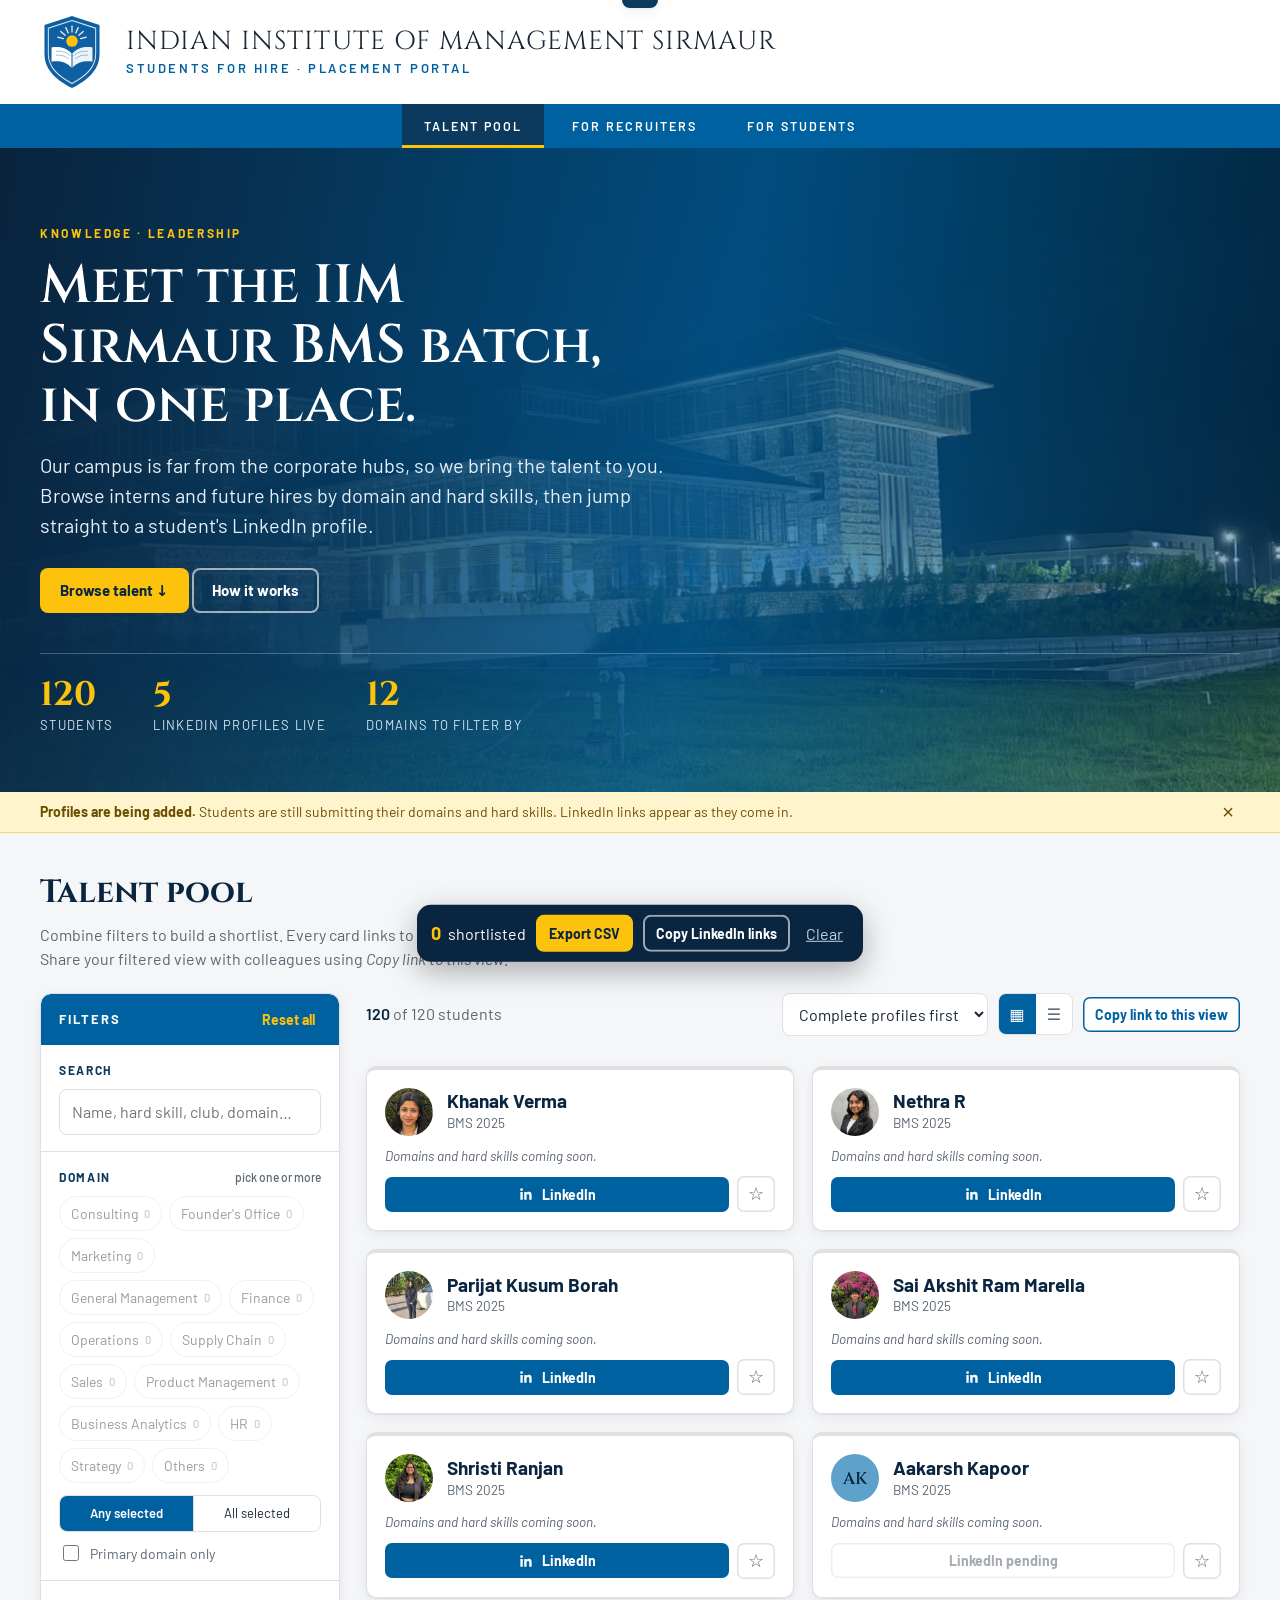
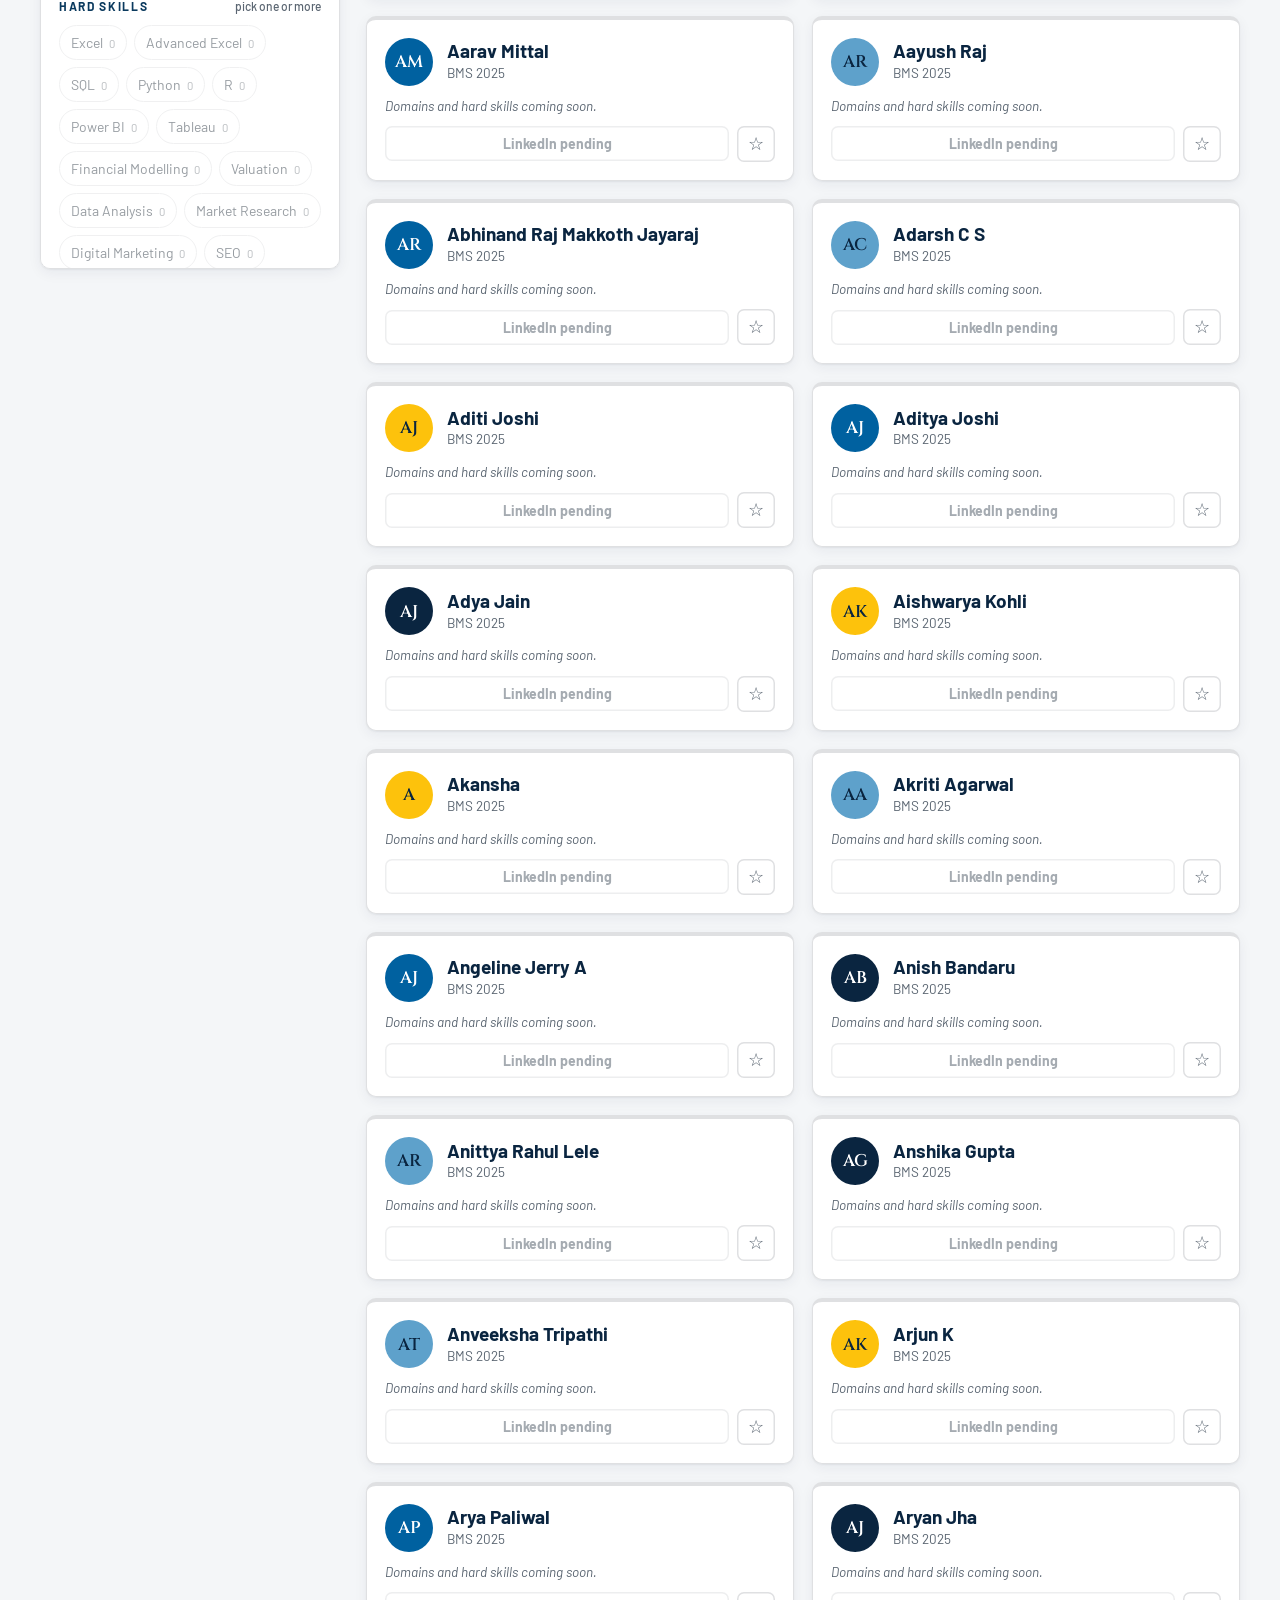
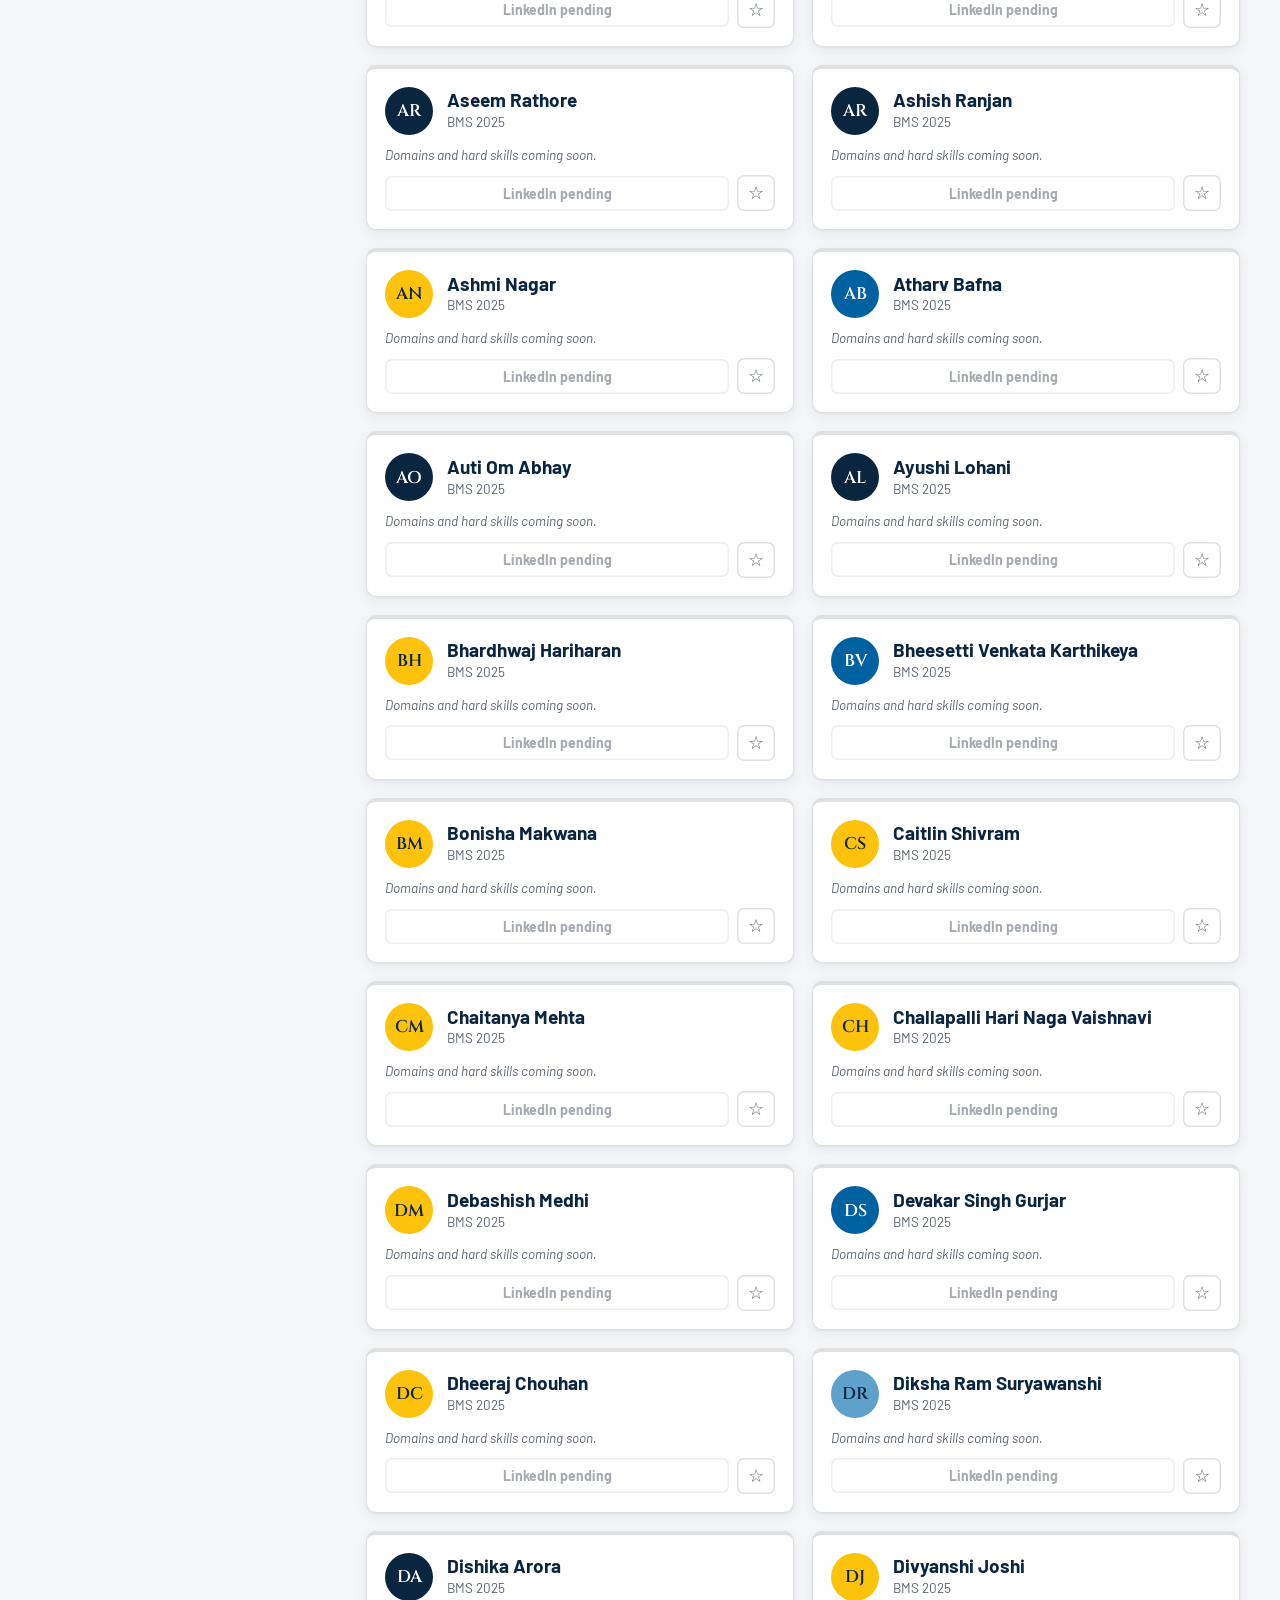
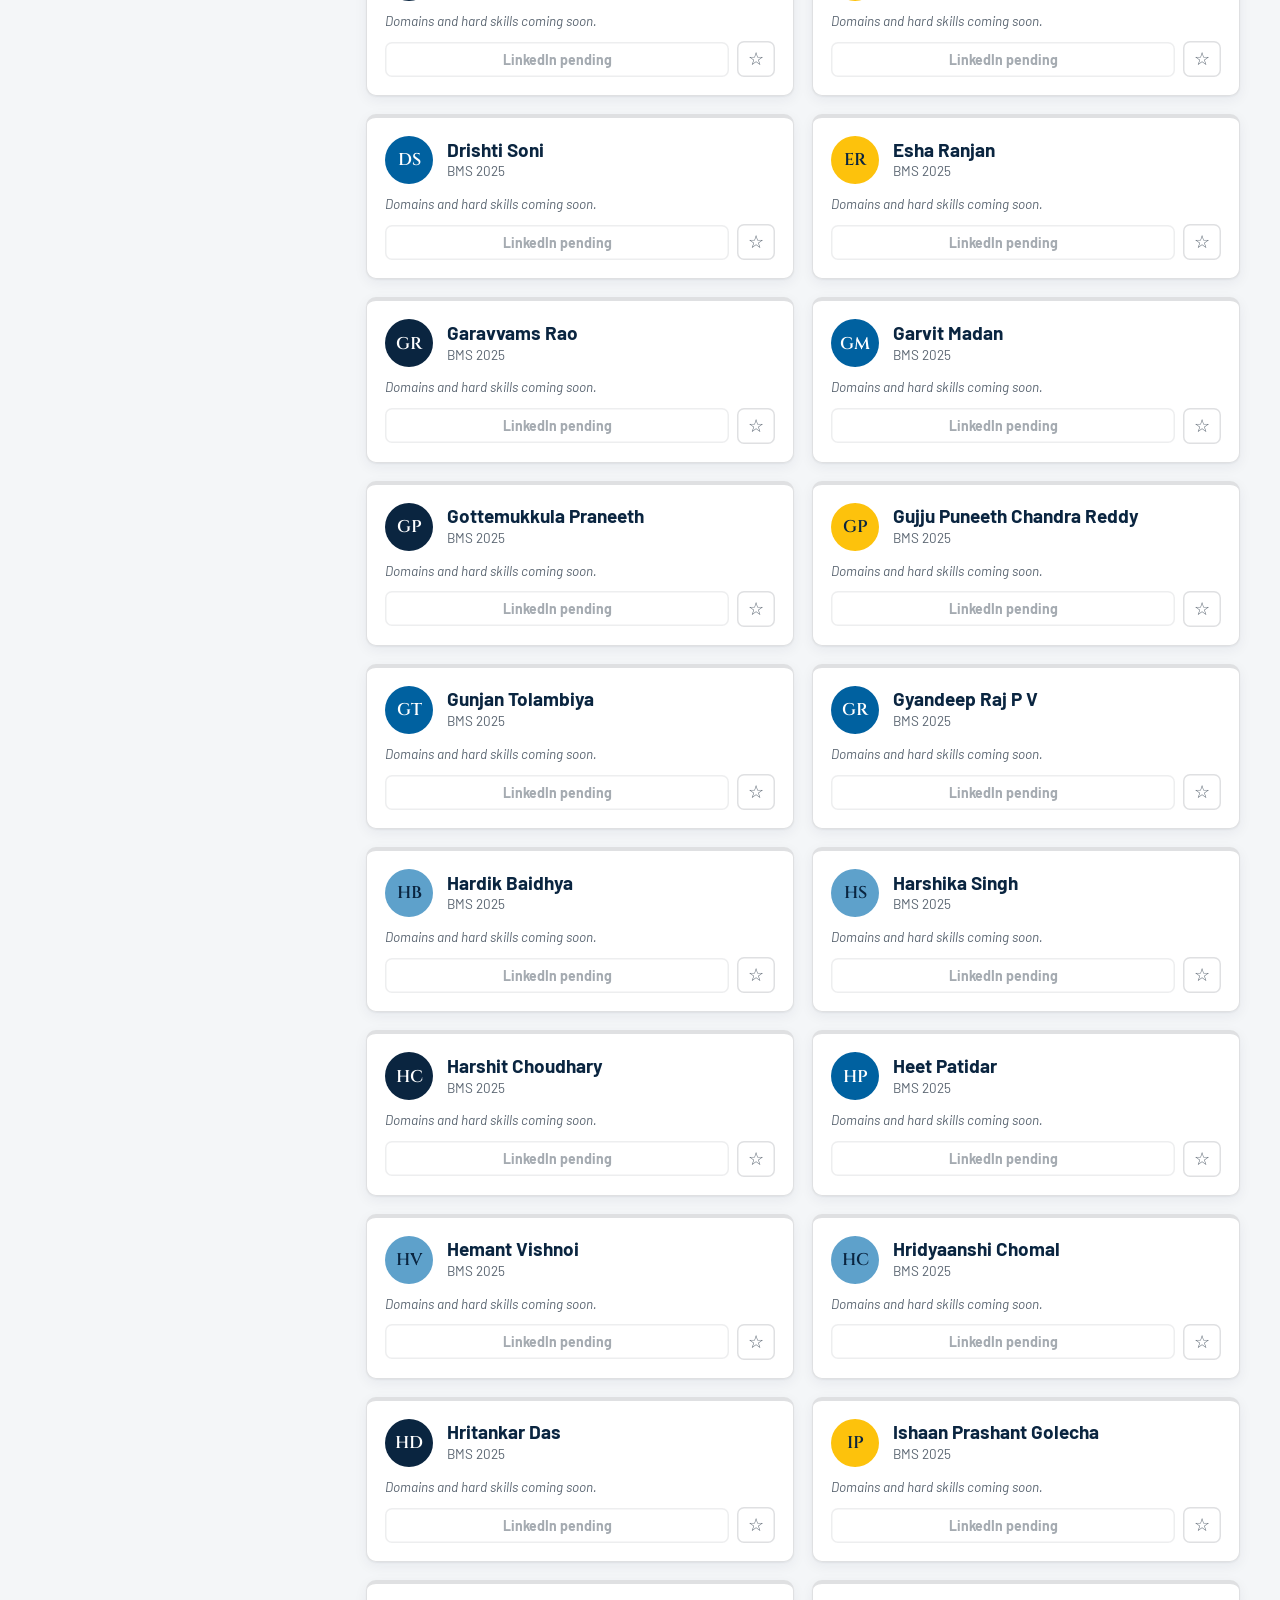
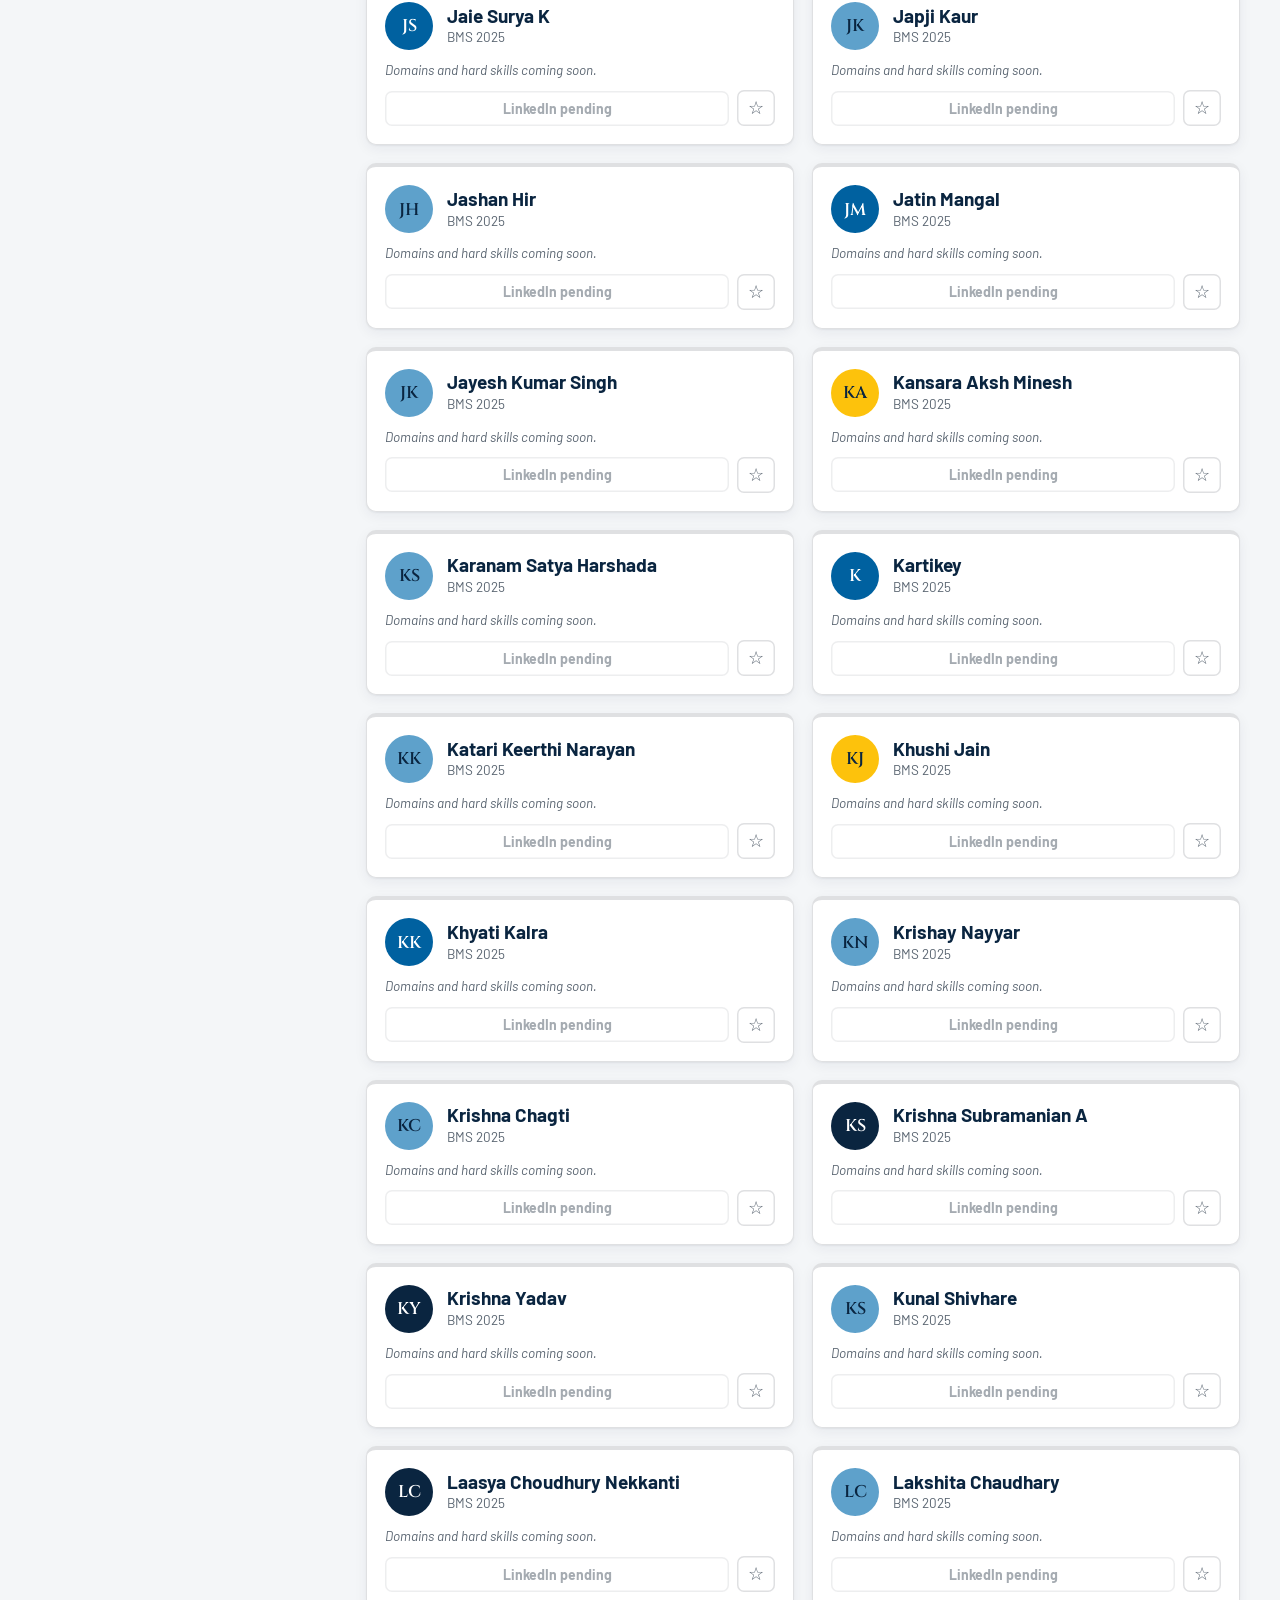
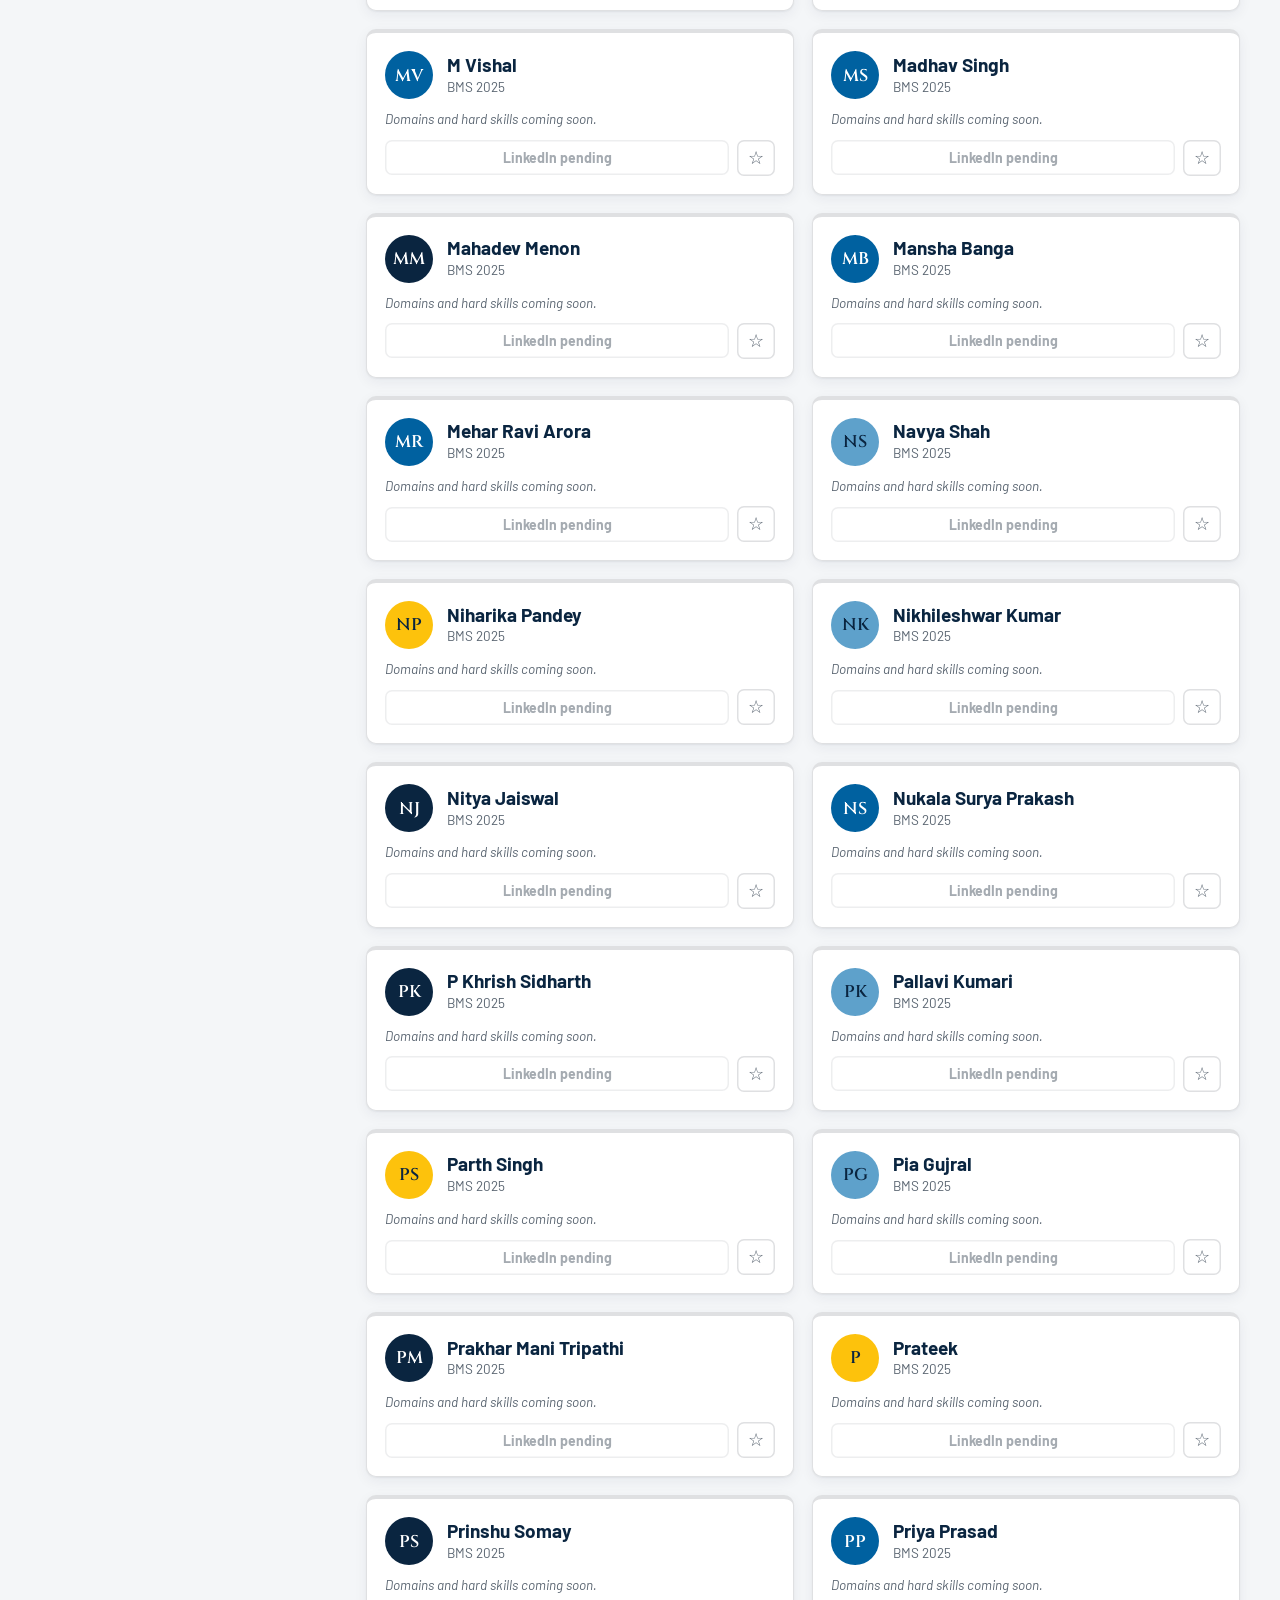
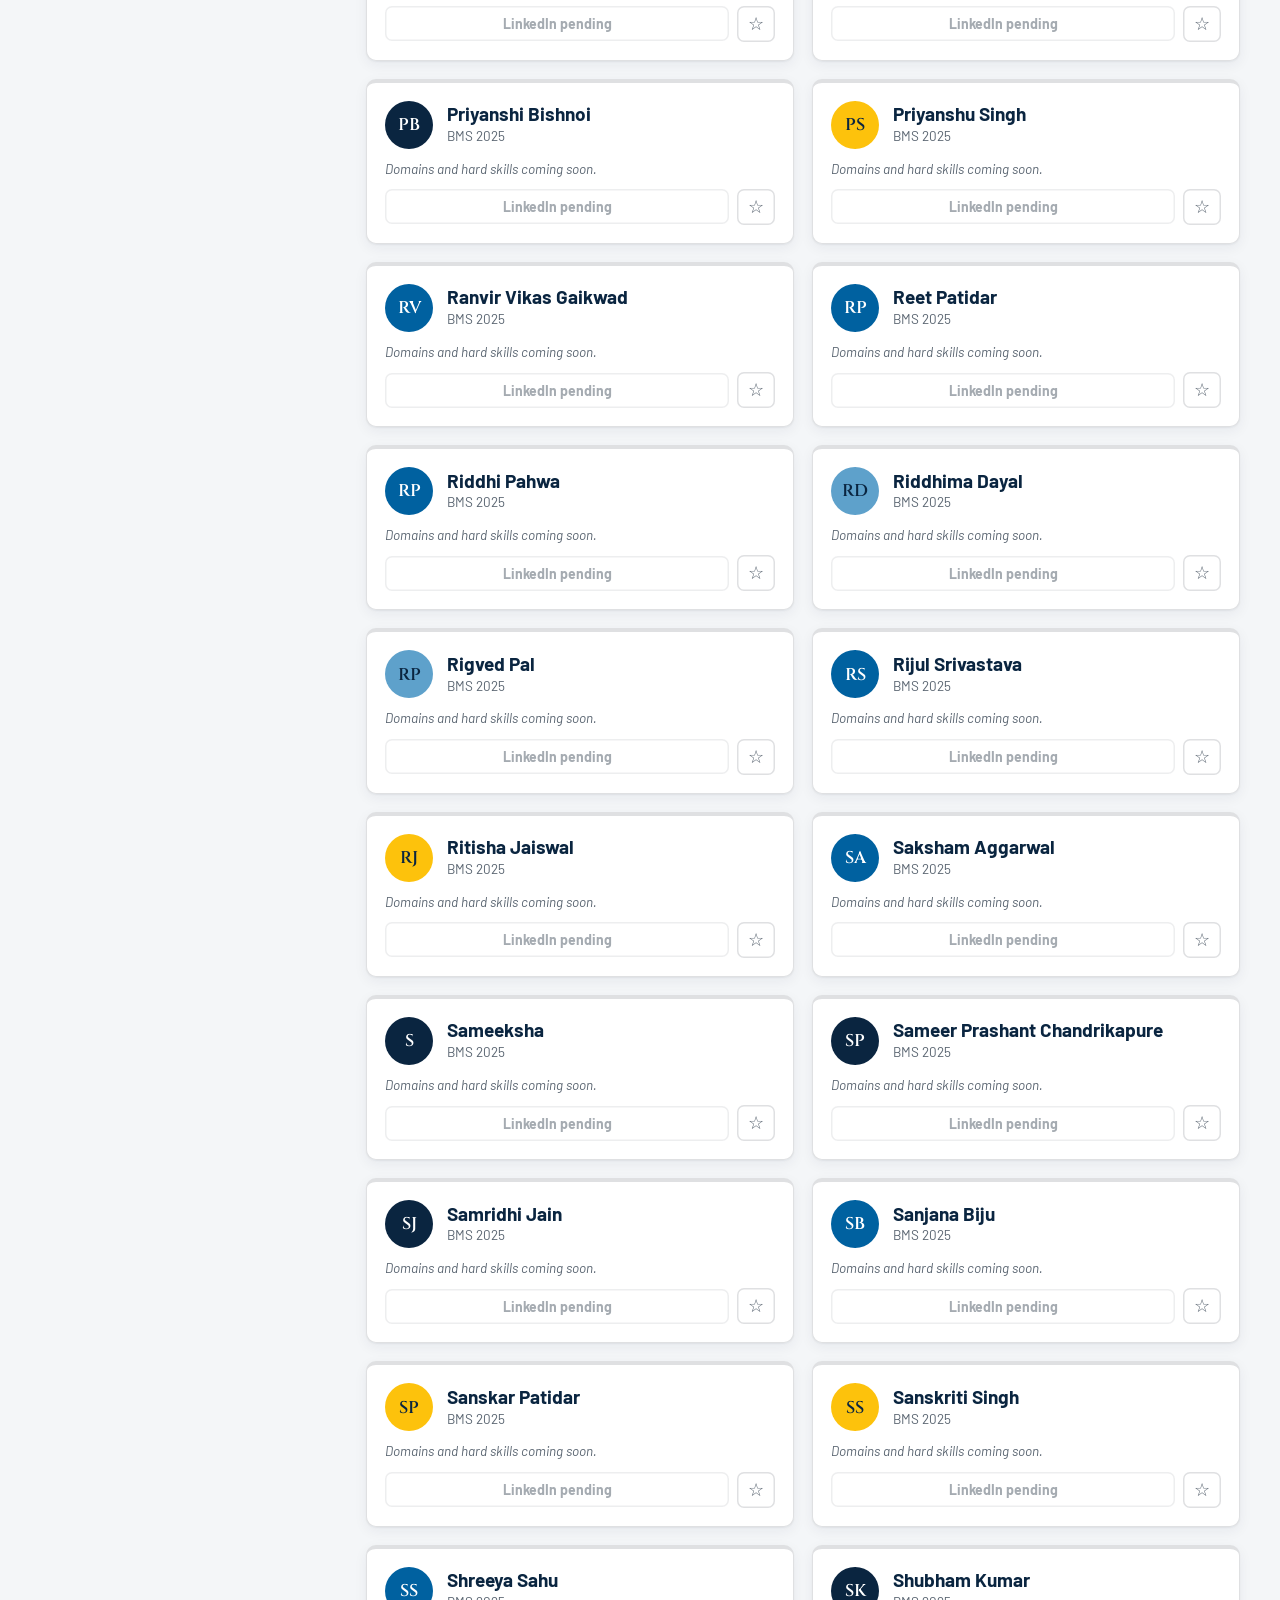
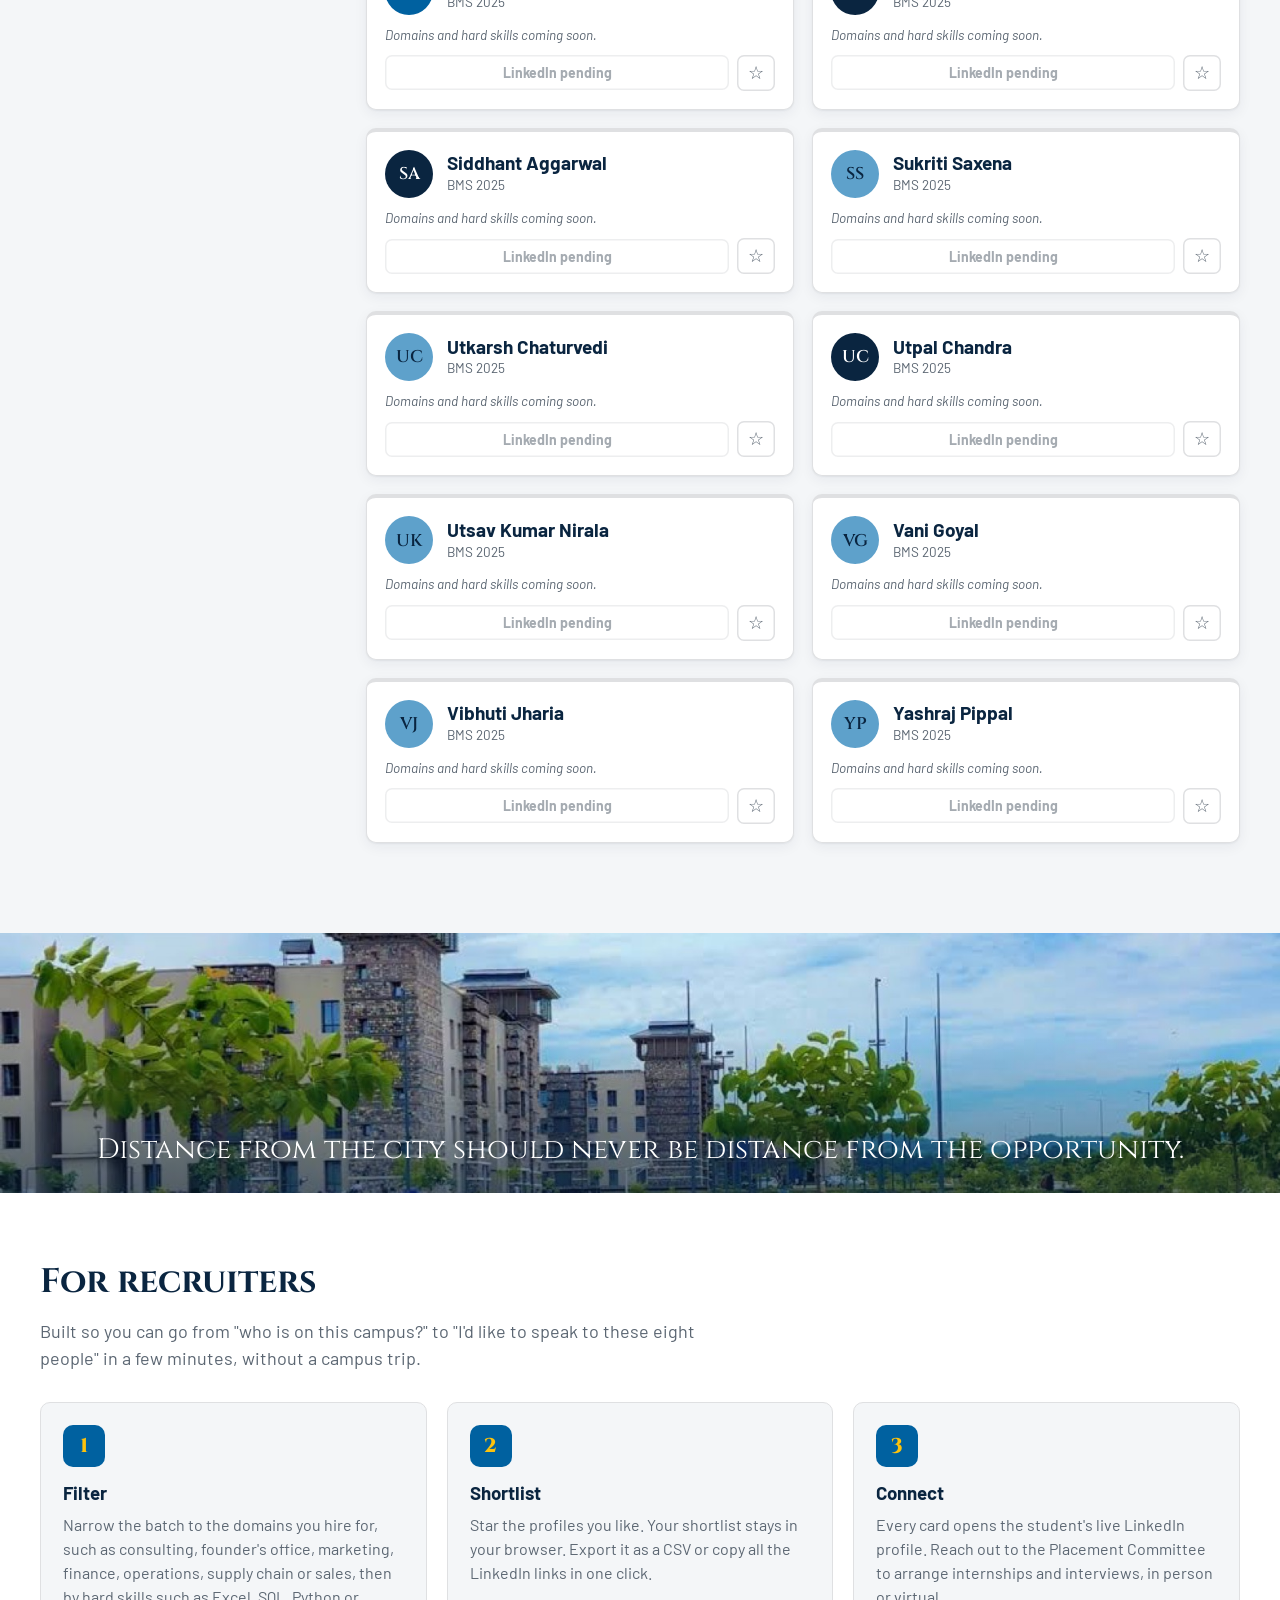
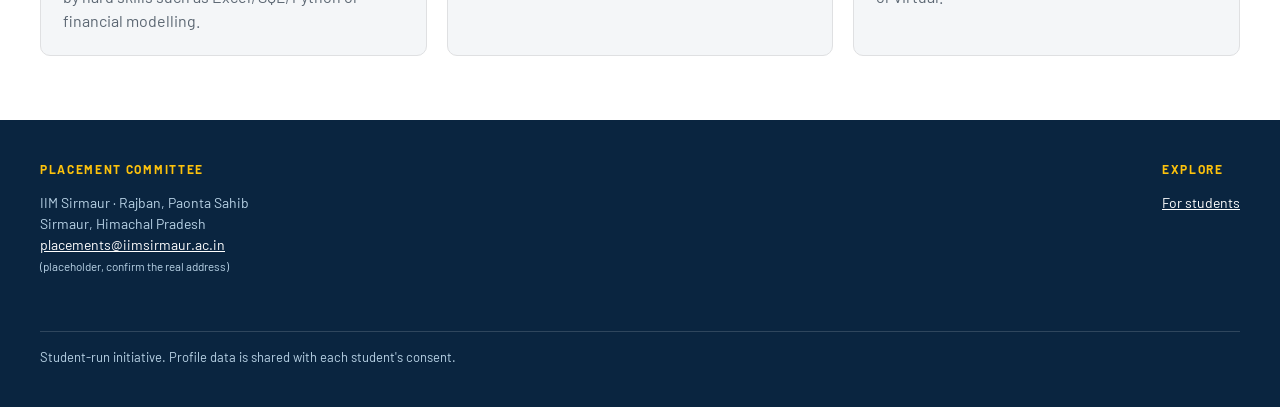
==== commit 7b013392: "Replace CGPA filter with hard-skills filter Co-Authored-By: Claude Sonnet 5.5 <noreply@anthropic.com" ====
--- a/index.html
+++ b/index.html
@@ -4,7 +4,7 @@
 <meta charset="utf-8">
 <meta name="viewport" content="width=device-width, initial-scale=1">
 <title>Students for Hire · IIM Sirmaur</title>
-<meta name="description" content="Browse the IIM Sirmaur batch by domain, CGPA and experience, and go straight to each student's LinkedIn profile.">
+<meta name="description" content="Browse the IIM Sirmaur batch by domain and hard skills, and go straight to each student's LinkedIn profile.">
 <link rel="icon" href="assets/favicon.svg" type="image/svg+xml">
 <link rel="preconnect" href="https://fonts.googleapis.com">
 <link rel="preconnect" href="https://fonts.gstatic.com" crossorigin>
@@ -33,7 +33,7 @@
   <div class="wrap">
     <span class="eyebrow">Knowledge · Leadership</span>
     <h1>Meet the IIM Sirmaur BMS batch, in one place.</h1>
-    <p class="lead">Our campus is far from the corporate hubs, so we bring the talent to you. Browse interns and future hires by domain, CGPA and skills, then jump straight to a student's LinkedIn profile.</p>
+    <p class="lead">Our campus is far from the corporate hubs, so we bring the talent to you. Browse interns and future hires by domain and hard skills, then jump straight to a student's LinkedIn profile.</p>
     <a class="btn btn-gold" href="#talent">Browse talent ↓</a>
     <a class="btn btn-ghost" href="#recruiters">How it works</a>
     <div class="stats" id="stats" aria-live="polite"></div>
@@ -41,7 +41,7 @@
 </header>
 
 <div class="sample-banner" id="sampleBanner" hidden>
-  <div class="wrap"><span><b>Profiles are being added.</b> Students are still submitting their domains, CGPA and skills. LinkedIn links appear as they come in.</span><button aria-label="Dismiss" id="sampleClose">×</button></div>
+  <div class="wrap"><span><b>Profiles are being added.</b> Students are still submitting their domains and hard skills. LinkedIn links appear as they come in.</span><button aria-label="Dismiss" id="sampleClose">×</button></div>
 </div>
 
 <main class="talent" id="talent">
@@ -57,7 +57,7 @@
 
         <div class="fgroup">
           <h4>Search</h4>
-          <input class="input" id="q" type="search" placeholder="Name, skill, club, domain…" autocomplete="off">
+          <input class="input" id="q" type="search" placeholder="Name, hard skill, club, domain…" autocomplete="off">
         </div>
 
         <div class="fgroup">
@@ -71,12 +71,7 @@
         </div>
 
         <div class="fgroup">
-          <h4>Minimum CGPA <small id="cgpaScale"></small></h4>
-          <div class="range-row"><input type="range" id="cgpa" min="0" max="4" step="0.05" value="0" aria-label="Minimum CGPA"><output id="cgpaOut" for="cgpa">Any</output></div>
-        </div>
-
-        <div class="fgroup">
-          <h4>Skills</h4>
+          <h4>Hard skills <small>pick one or more</small></h4>
           <div class="chips" id="fSkill"></div>
         </div>
 
@@ -100,7 +95,6 @@
           <select class="input" id="sort">
             <option value="complete">Complete profiles first</option>
             <option value="name">Name (A–Z)</option>
-            <option value="cgpa">CGPA (high to low)</option>
             <option value="shuffle">Random order (fair)</option>
           </select>
           <div class="viewtoggle" role="group" aria-label="Layout">
@@ -125,7 +119,7 @@
     <h2>For recruiters</h2>
     <p class="lead">Built so you can go from "who is on this campus?" to "I'd like to speak to these eight people" in a few minutes, without a campus trip.</p>
     <div class="cols3">
-      <div class="panel"><div class="ico">1</div><h3>Filter</h3><p>Narrow the batch to the domains you hire for, such as consulting, founder's office, marketing, finance, operations, supply chain or sales, then by CGPA and skills.</p></div>
+      <div class="panel"><div class="ico">1</div><h3>Filter</h3><p>Narrow the batch to the domains you hire for, such as consulting, founder's office, marketing, finance, operations, supply chain or sales, then by hard skills such as Excel, SQL, Python or financial modelling.</p></div>
       <div class="panel"><div class="ico">2</div><h3>Shortlist</h3><p>Star the profiles you like. Your shortlist stays in your browser. Export it as a CSV or copy all the LinkedIn links in one click.</p></div>
       <div class="panel"><div class="ico">3</div><h3>Connect</h3><p>Every card opens the student's live LinkedIn profile. Reach out to the Placement Committee to arrange internships and interviews, in person or virtual.</p></div>
     </div>
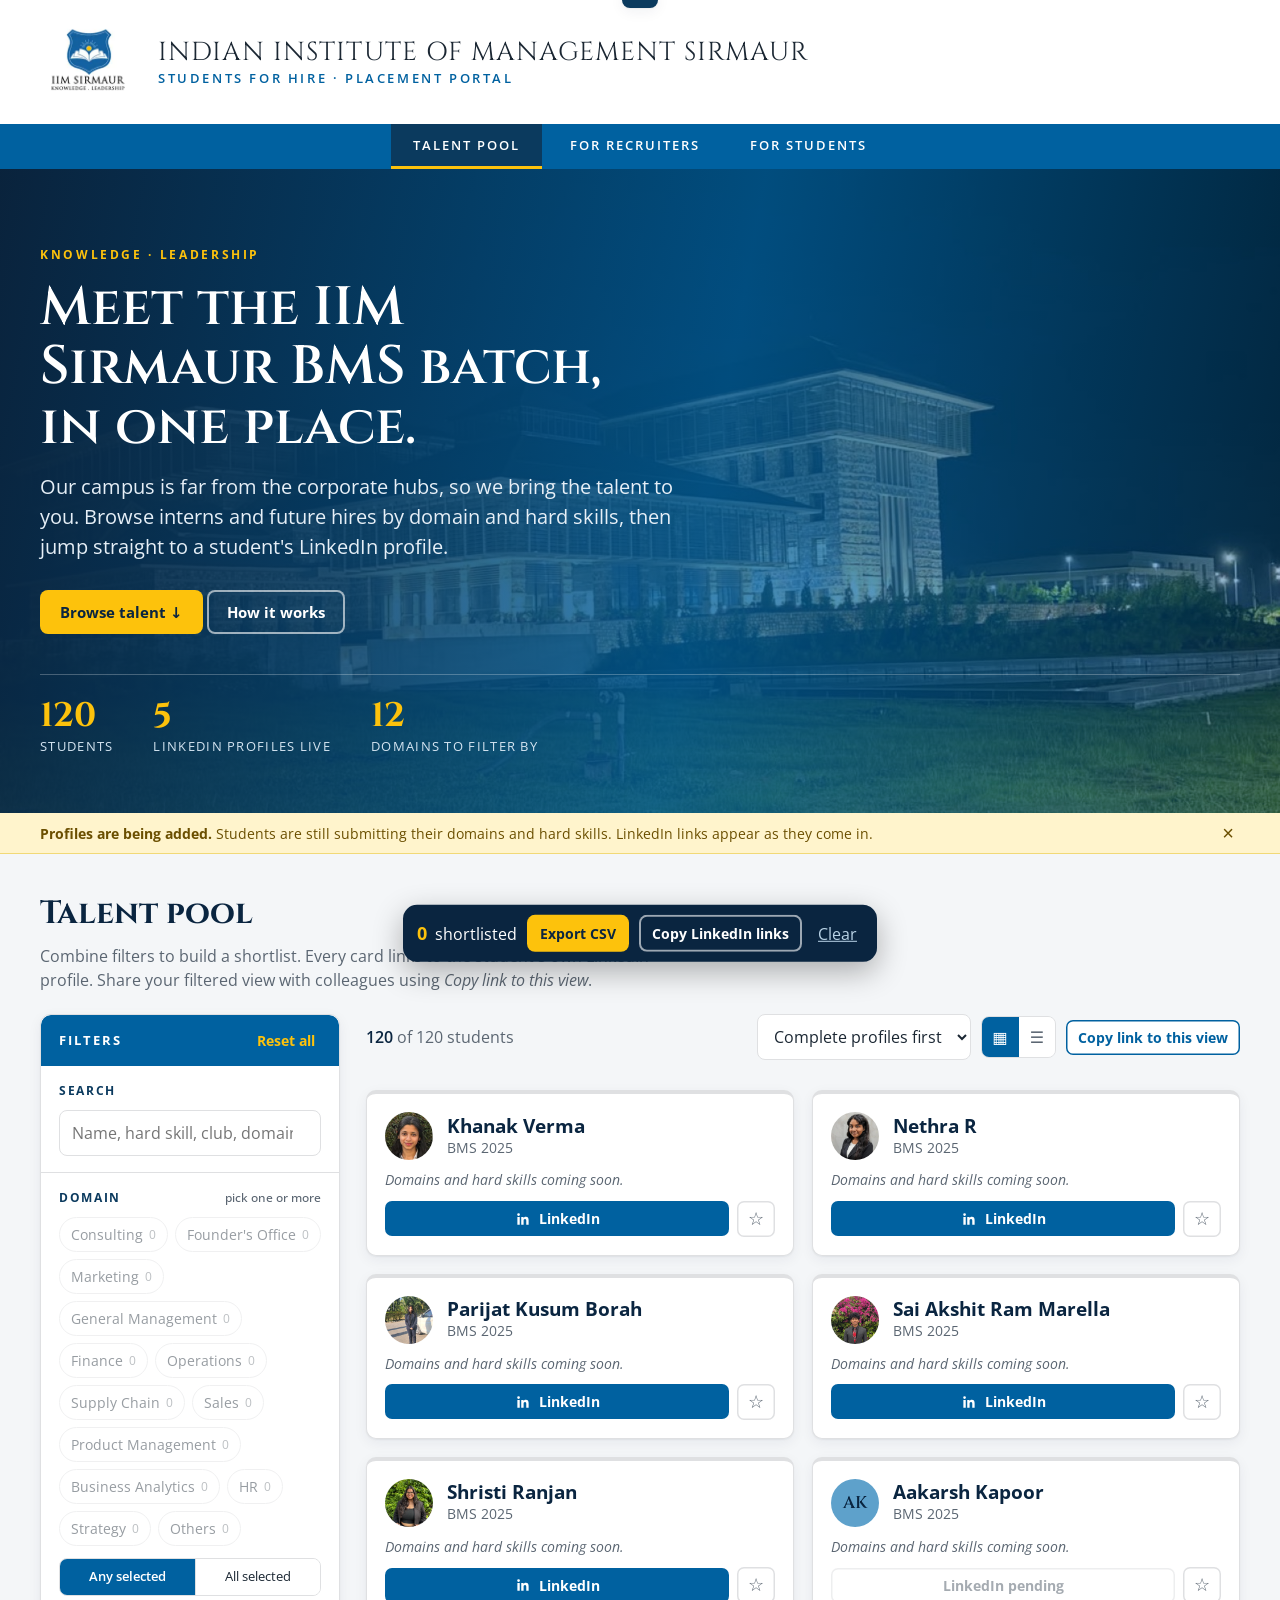
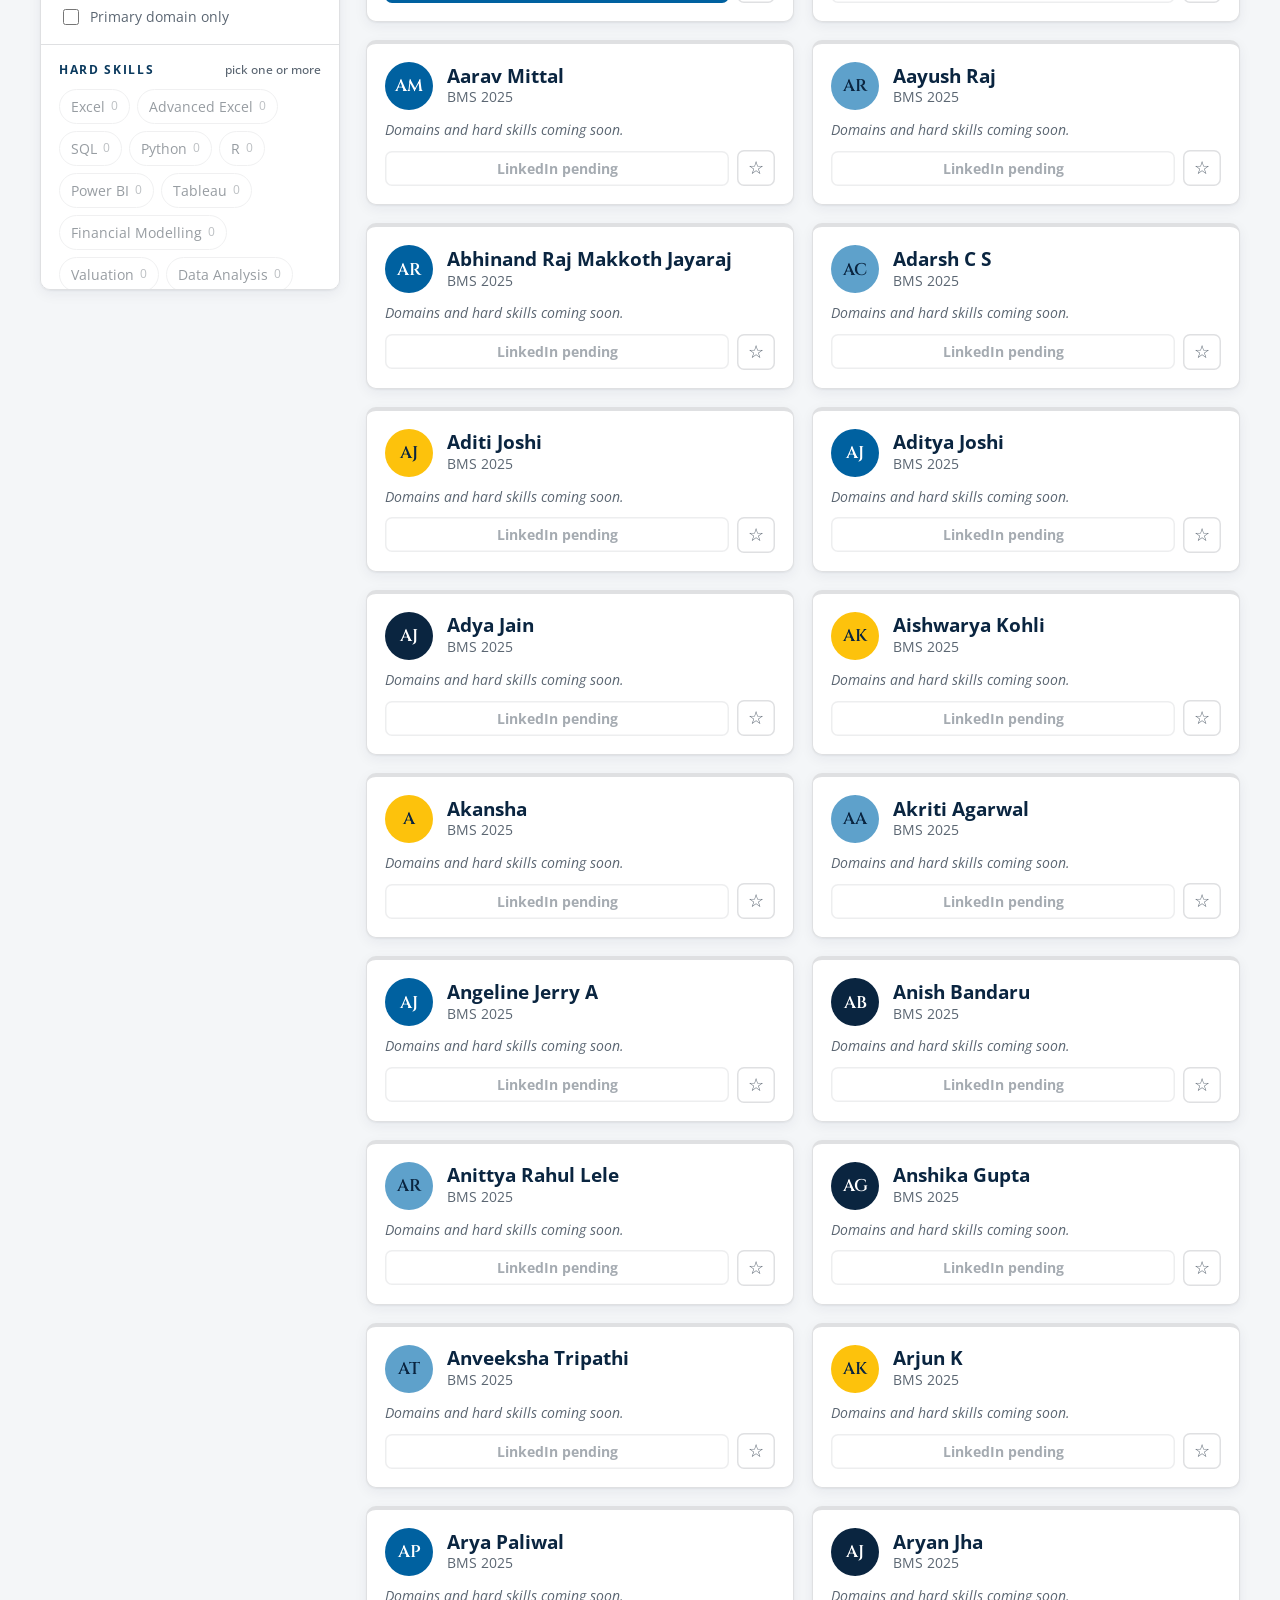
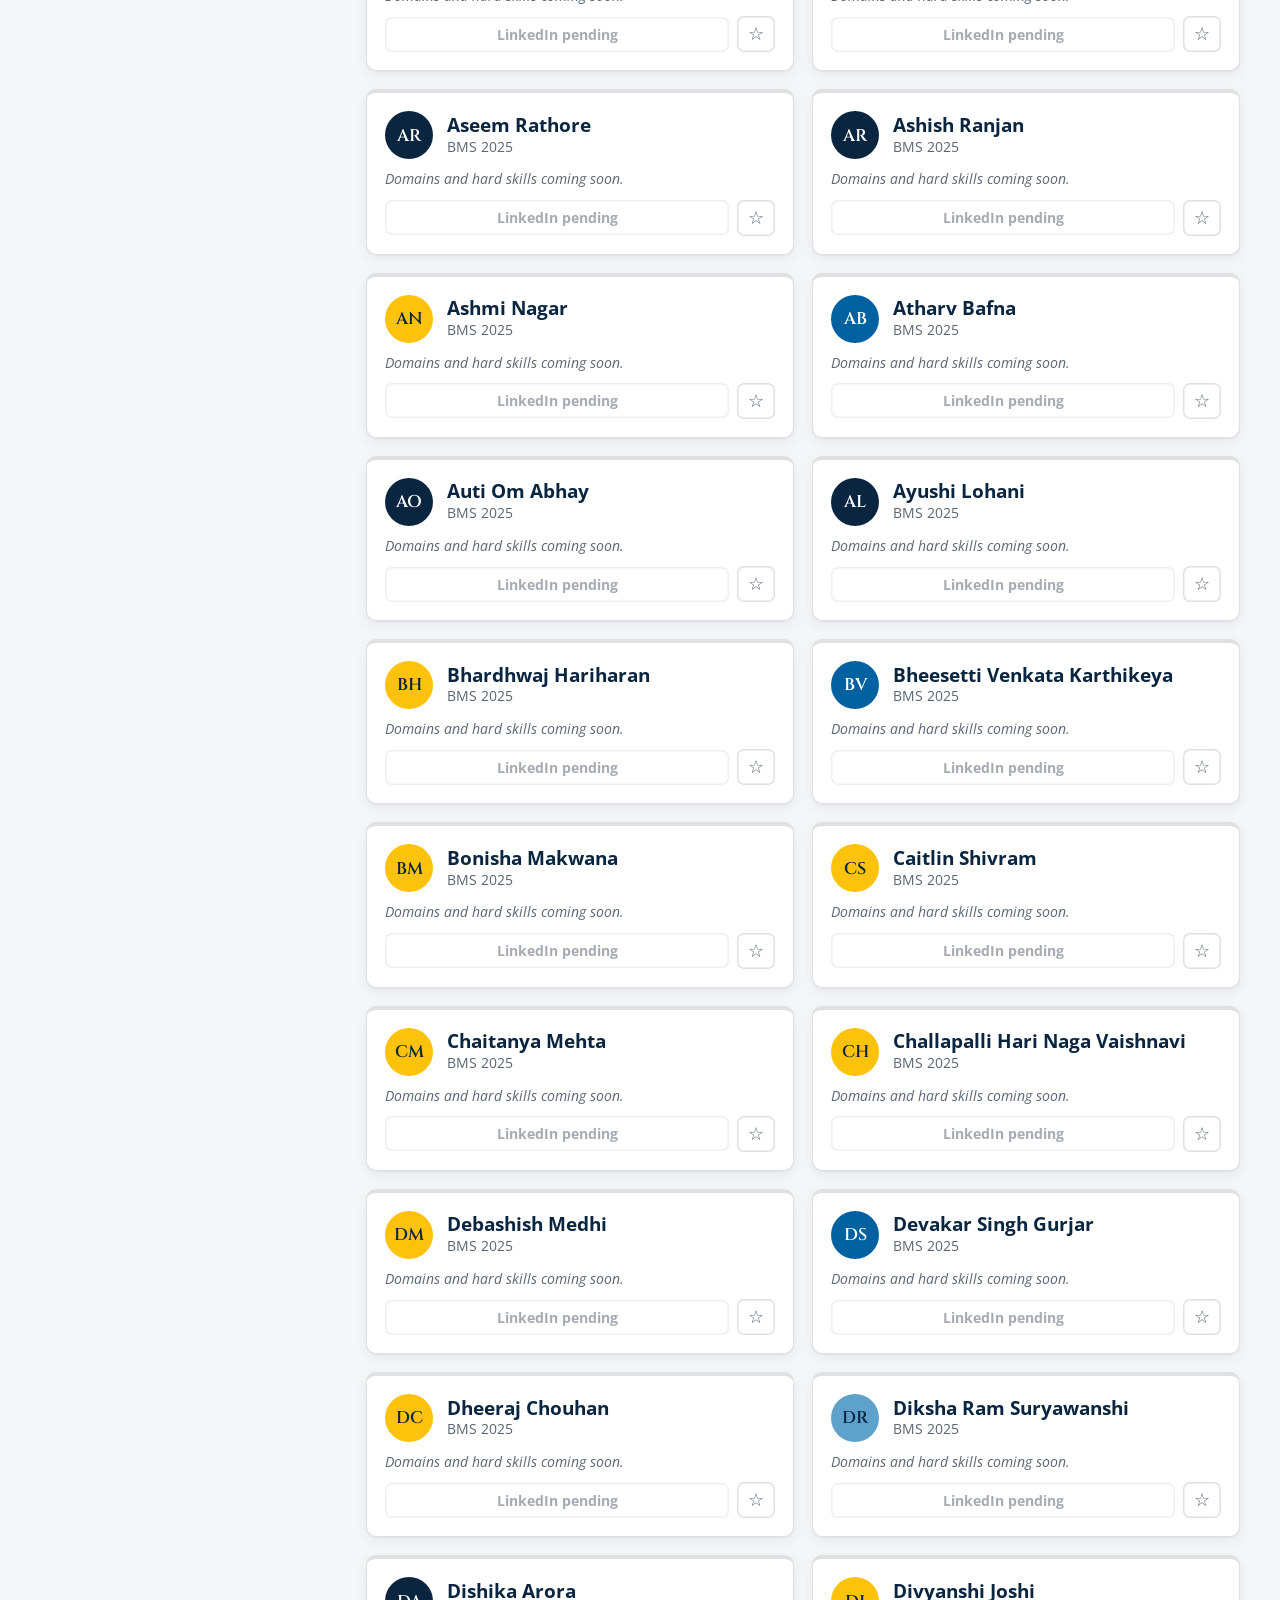
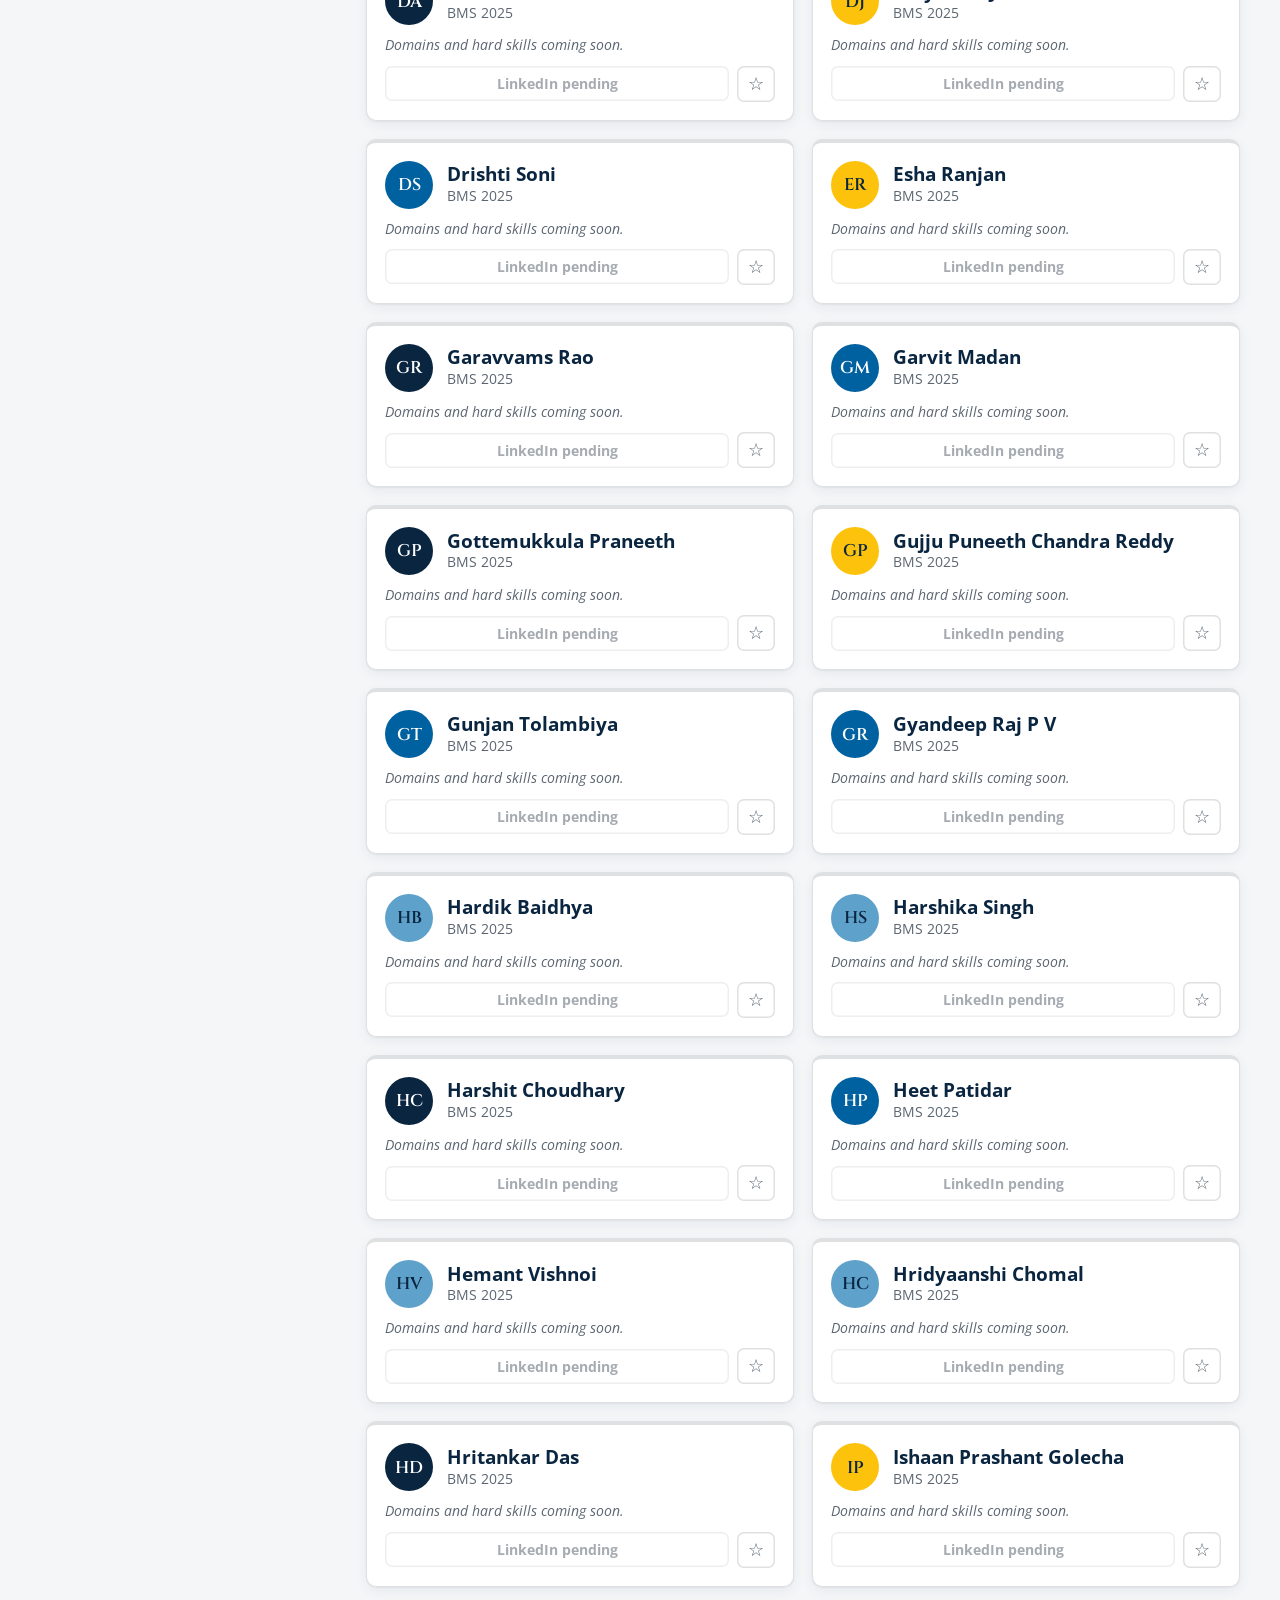
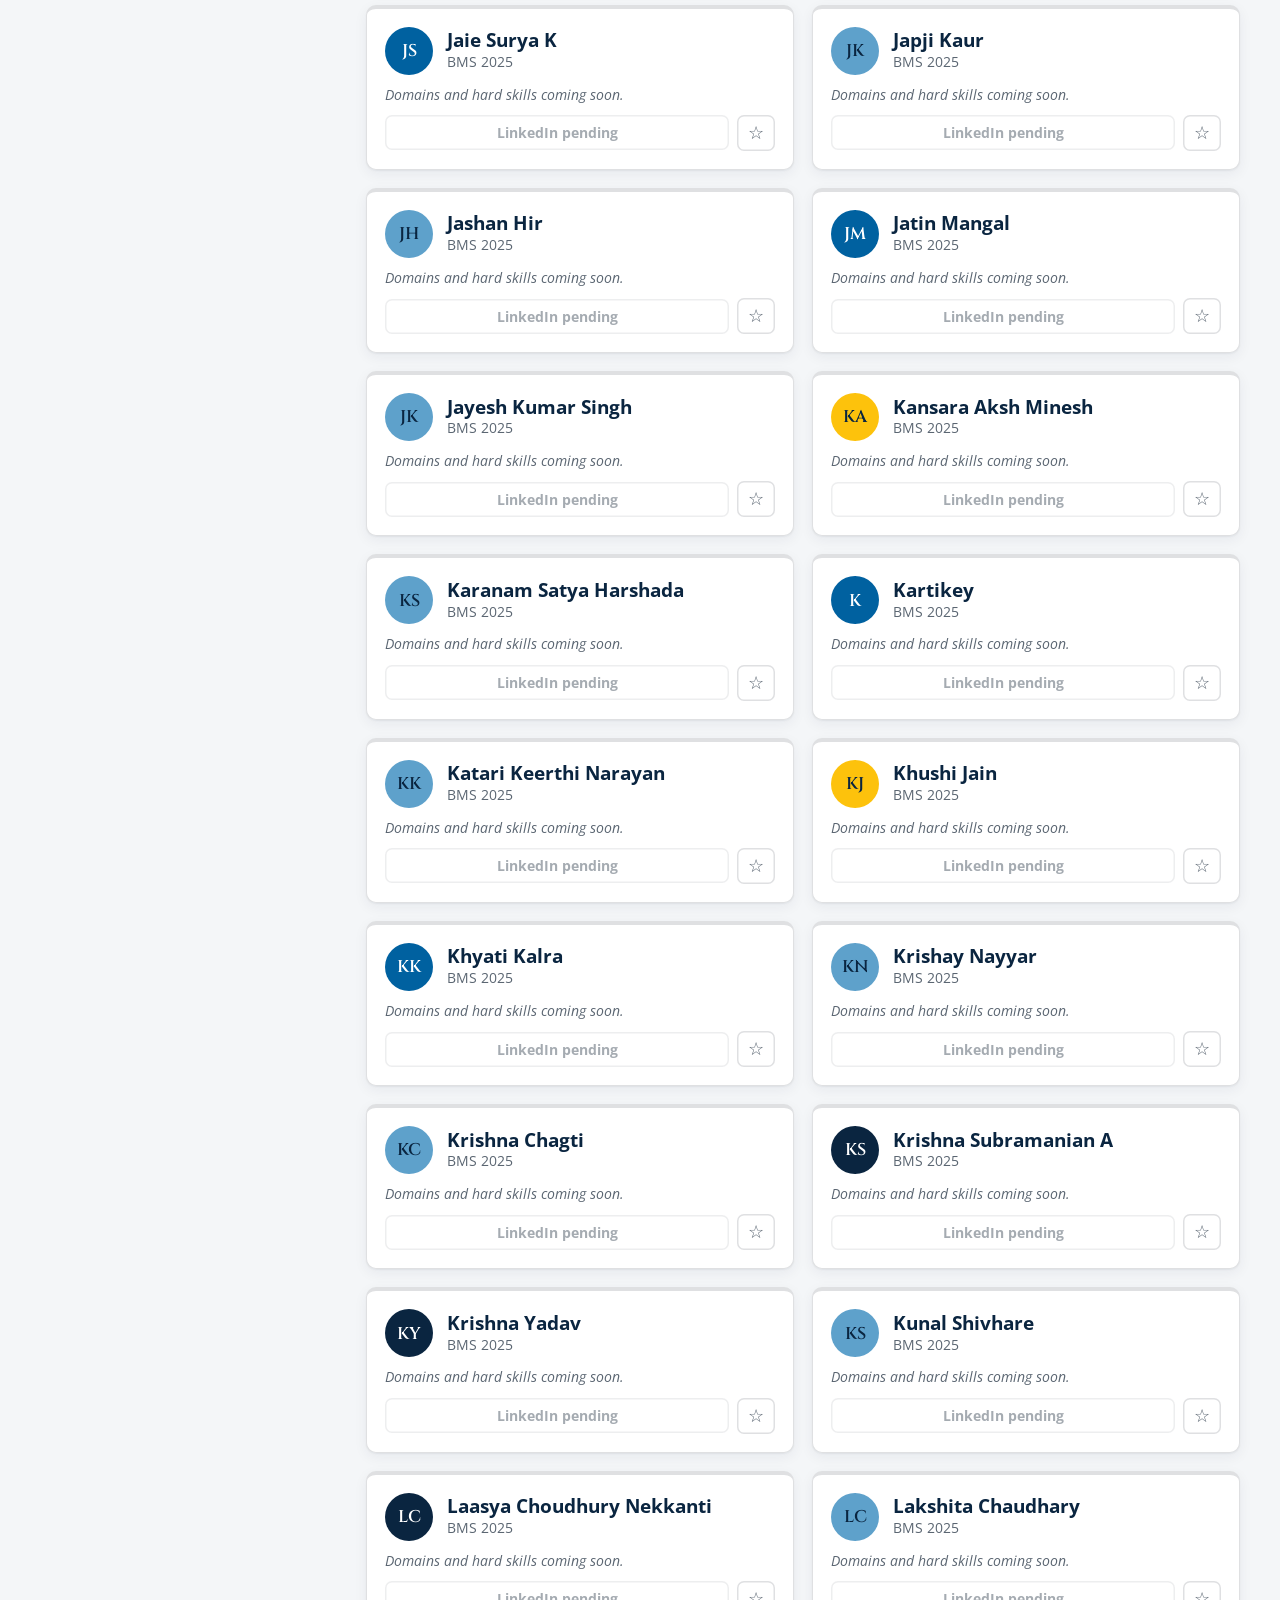
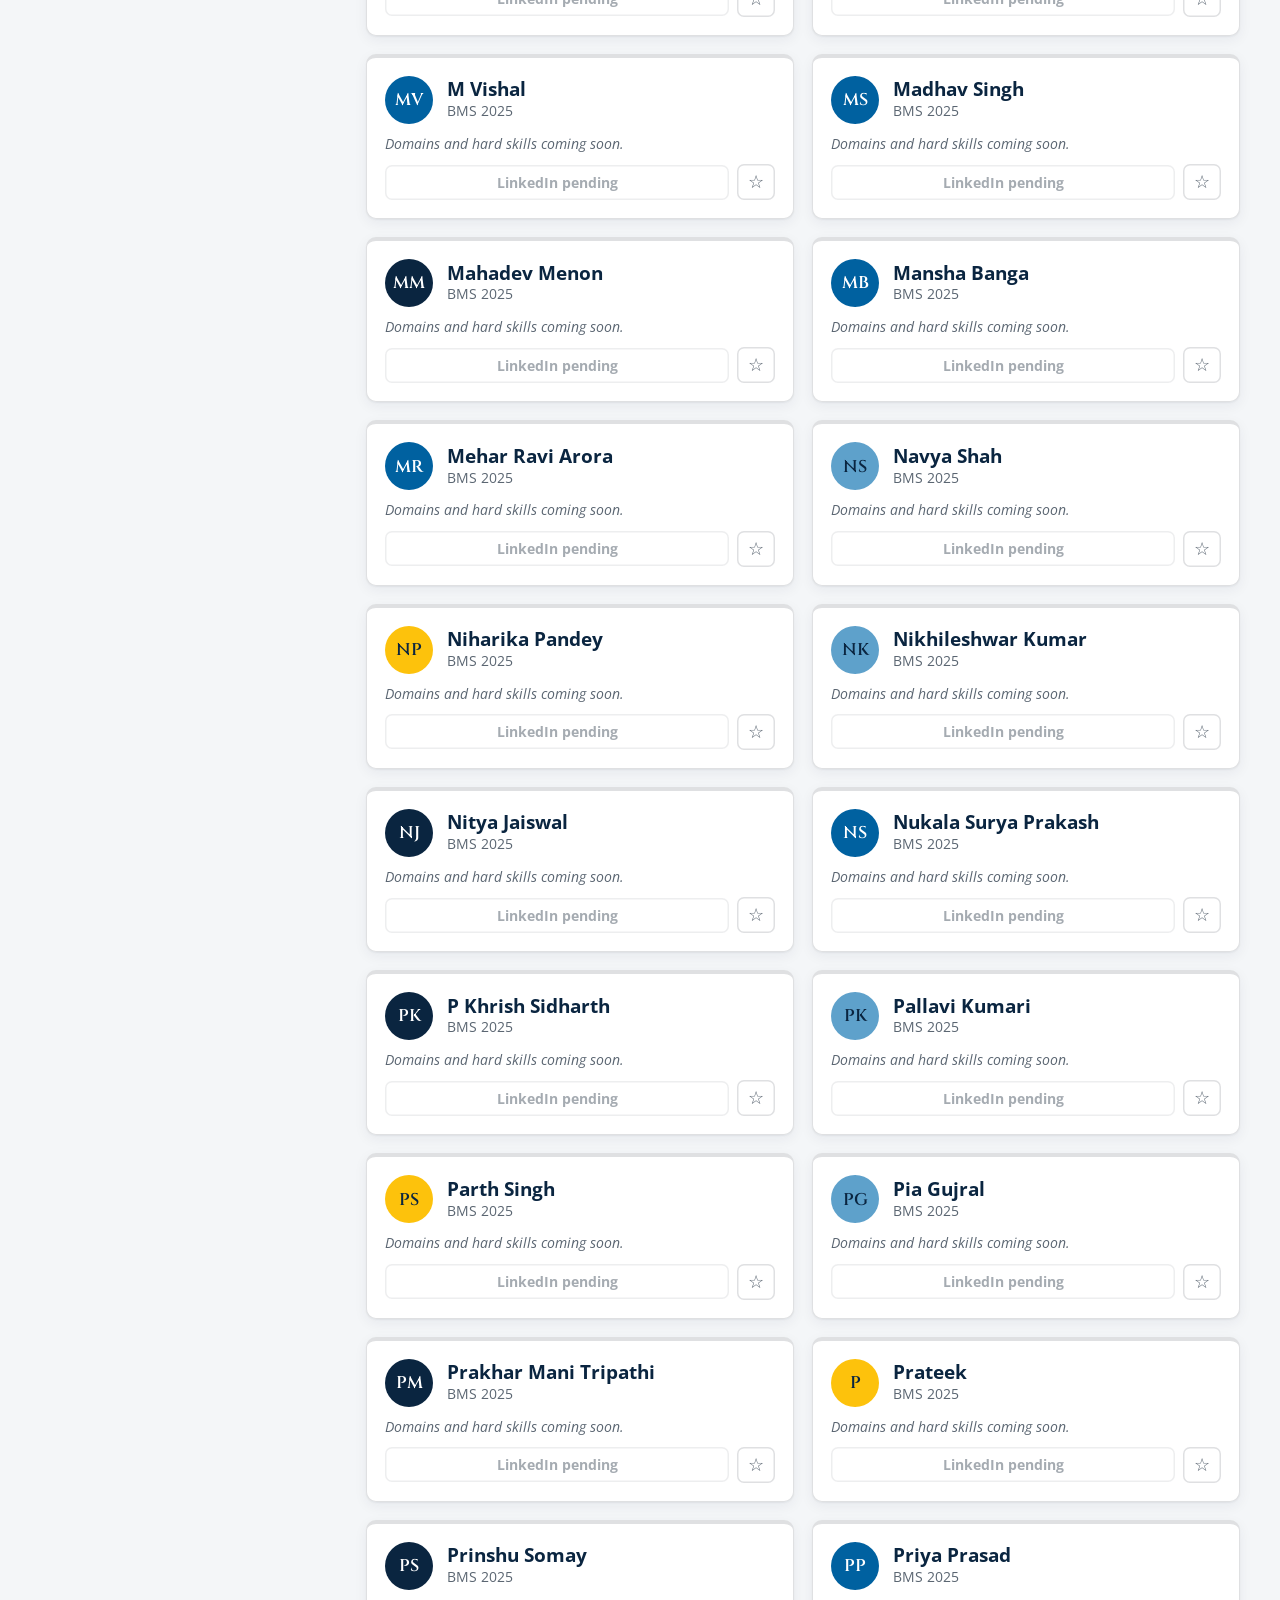
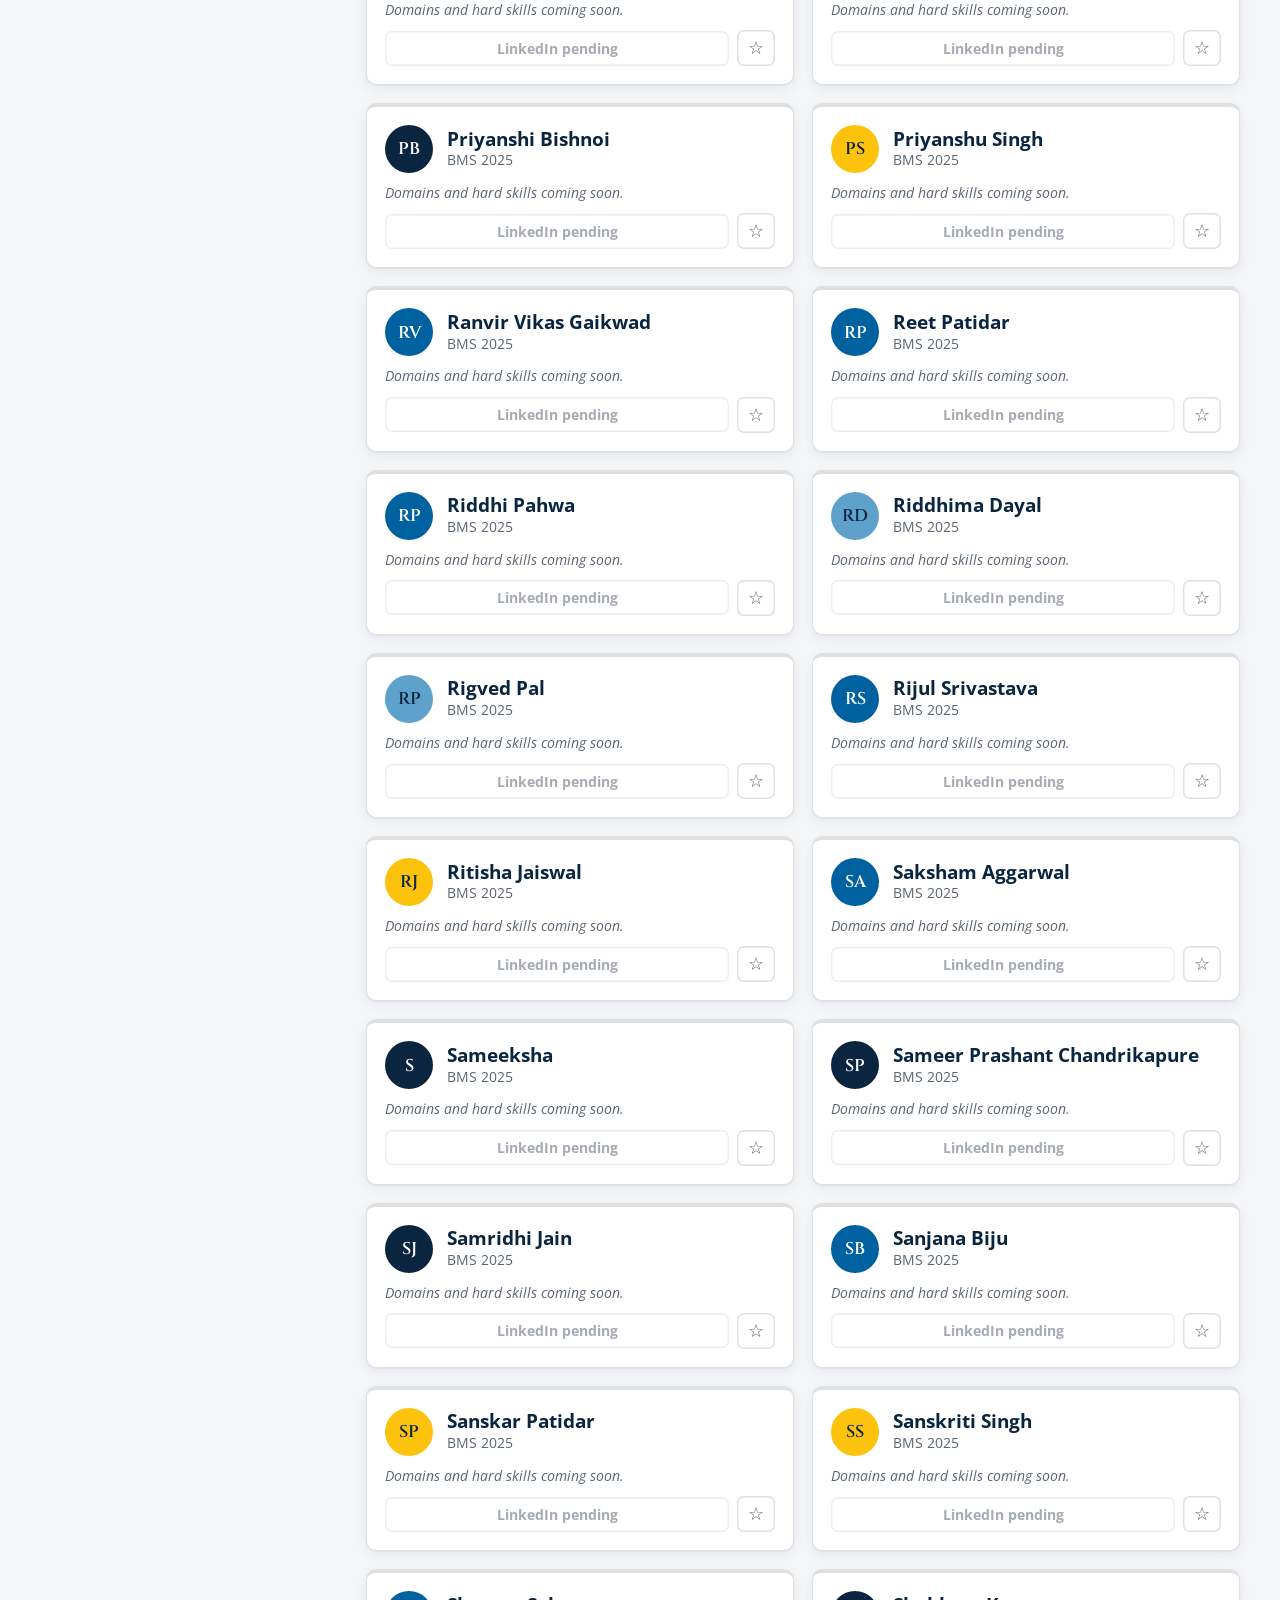
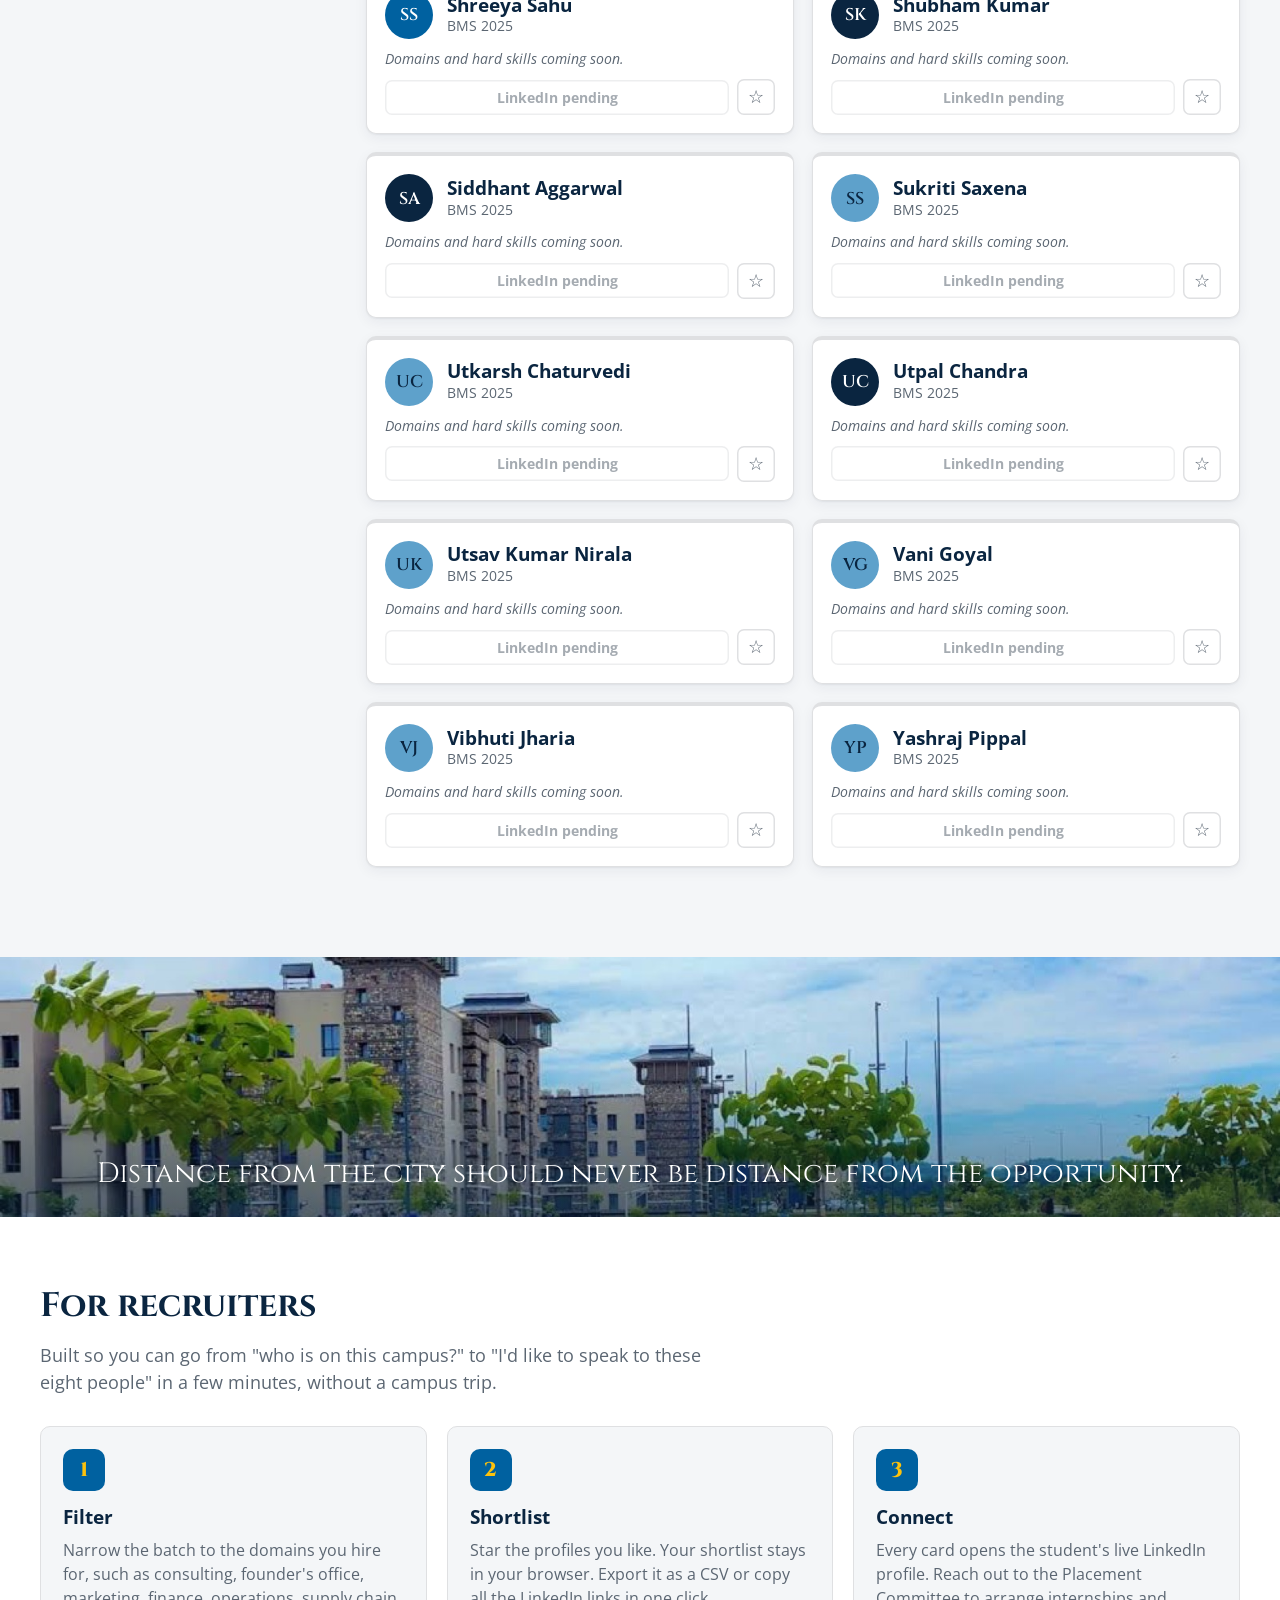
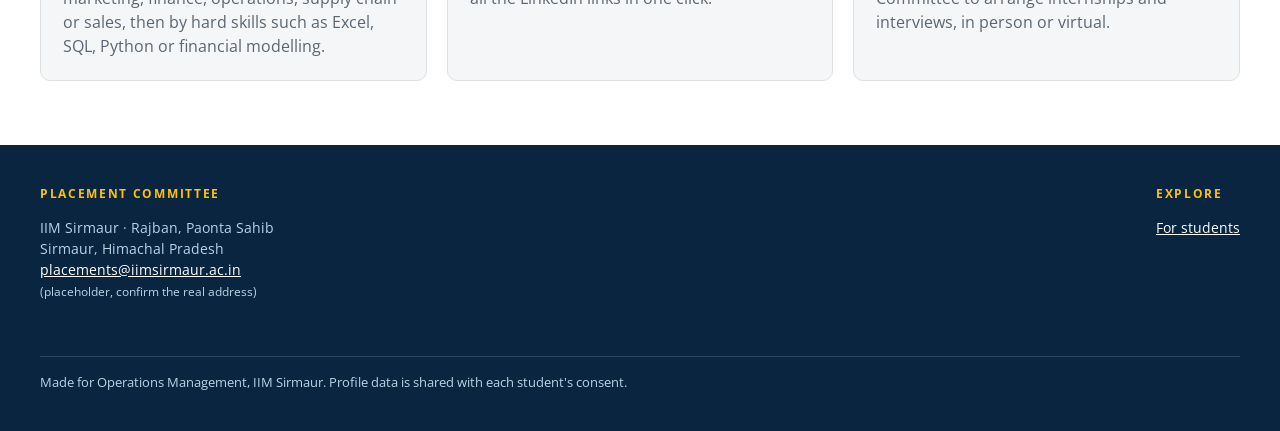
==== commit bb85abf8: "Use supplied logo, Trajan and Open Sans fonts, update footer wording Co-Authored-By: Claude Sonnet 5" ====
--- a/index.html
+++ b/index.html
@@ -5,10 +5,10 @@
 <meta name="viewport" content="width=device-width, initial-scale=1">
 <title>Students for Hire · IIM Sirmaur</title>
 <meta name="description" content="Browse the IIM Sirmaur batch by domain and hard skills, and go straight to each student's LinkedIn profile.">
-<link rel="icon" href="assets/favicon.svg" type="image/svg+xml">
+<link rel="icon" href="assets/logo.png" type="image/png">
 <link rel="preconnect" href="https://fonts.googleapis.com">
 <link rel="preconnect" href="https://fonts.gstatic.com" crossorigin>
-<link href="https://fonts.googleapis.com/css2?family=Barlow:wght@400;500;600;700&family=Cinzel:wght@500;600;700&display=swap" rel="stylesheet">
+<link href="https://fonts.googleapis.com/css2?family=Open+Sans:wght@400;600;700&family=Cinzel:wght@500;600;700&display=swap" rel="stylesheet">
 <link rel="stylesheet" href="css/styles.css">
 </head>
 <body>
@@ -16,7 +16,7 @@
 <div class="brand-bar">
   <div class="wrap">
     <a class="brand" href="index.html">
-      <img src="assets/favicon.svg" alt="IIM Sirmaur" width="64" height="76">
+      <img src="assets/logo.png" alt="IIM Sirmaur logo" width="96" height="96">
       <span class="inst">INDIAN INSTITUTE OF MANAGEMENT SIRMAUR<span class="sub">Students for Hire · Placement Portal</span></span>
     </a>
   </div>
@@ -130,7 +130,7 @@
   <div class="wrap">
     <div><h4>Placement Committee</h4><p>IIM Sirmaur · Rajban, Paonta Sahib<br>Sirmaur, Himachal Pradesh<br><a href="mailto:placements@iimsirmaur.ac.in">placements@iimsirmaur.ac.in</a><br><small>(placeholder, confirm the real address)</small></p></div>
     <div><h4>Explore</h4><p><a href="students.html">For students</a></p></div>
-    <p class="legal">Student-run initiative. Profile data is shared with each student's consent.</p>
+    <p class="legal">Made for Operations Management, IIM Sirmaur. Profile data is shared with each student's consent.</p>
   </div>
 </footer>
 
--- a/css/styles.css
+++ b/css/styles.css
@@ -17,8 +17,8 @@
   --card: #ffffff;
   --radius: 10px;
   --shadow: 0 1px 2px rgba(10, 37, 64, .06), 0 4px 14px rgba(10, 37, 64, .06);
-  --font-head: "Cinzel", "Trajan Pro", Georgia, serif;
-  --font: "Barlow", system-ui, -apple-system, "Segoe UI", Roboto, sans-serif;
+  --font-head: "Trajan Pro 3", "Trajan Pro", "Cinzel", Georgia, serif;
+  --font: "Open Sans", system-ui, -apple-system, "Segoe UI", Roboto, sans-serif;
 }
 * { box-sizing: border-box; }
 html { scroll-behavior: smooth; }
@@ -32,7 +32,7 @@
 /* ---------- header (mirrors the logo-usage template) ---------- */
 .brand-bar { background: #fff; }
 .brand { display: flex; align-items: center; gap: 22px; padding: 14px 0; text-decoration: none; color: var(--ink); }
-.brand img { width: 64px; height: auto; flex: none; }
+.brand img { width: 96px; height: auto; flex: none; }
 .brand .inst { font-family: var(--font-head); font-size: clamp(15px, 2.4vw, 26px); letter-spacing: .04em; line-height: 1.15; }
 .brand .sub { display: block; font-family: var(--font); font-size: 13px; letter-spacing: .2em; text-transform: uppercase; color: var(--blue); margin-top: 4px; font-weight: 600; }
 .nav-bar { background: var(--blue); }
@@ -220,7 +220,7 @@
 }
 @media (max-width: 620px) {
   .nav-bar a { padding: 11px 12px; font-size: 11.5px; letter-spacing: .1em; }
-  .brand img { width: 48px; }
+  .brand img { width: 64px; }
   .hero .wrap { padding-top: 44px; }
   .m-cols { grid-template-columns: 1fr; }
   .grid.list .card-top, .grid.list .card-actions { flex: 1 1 100%; }
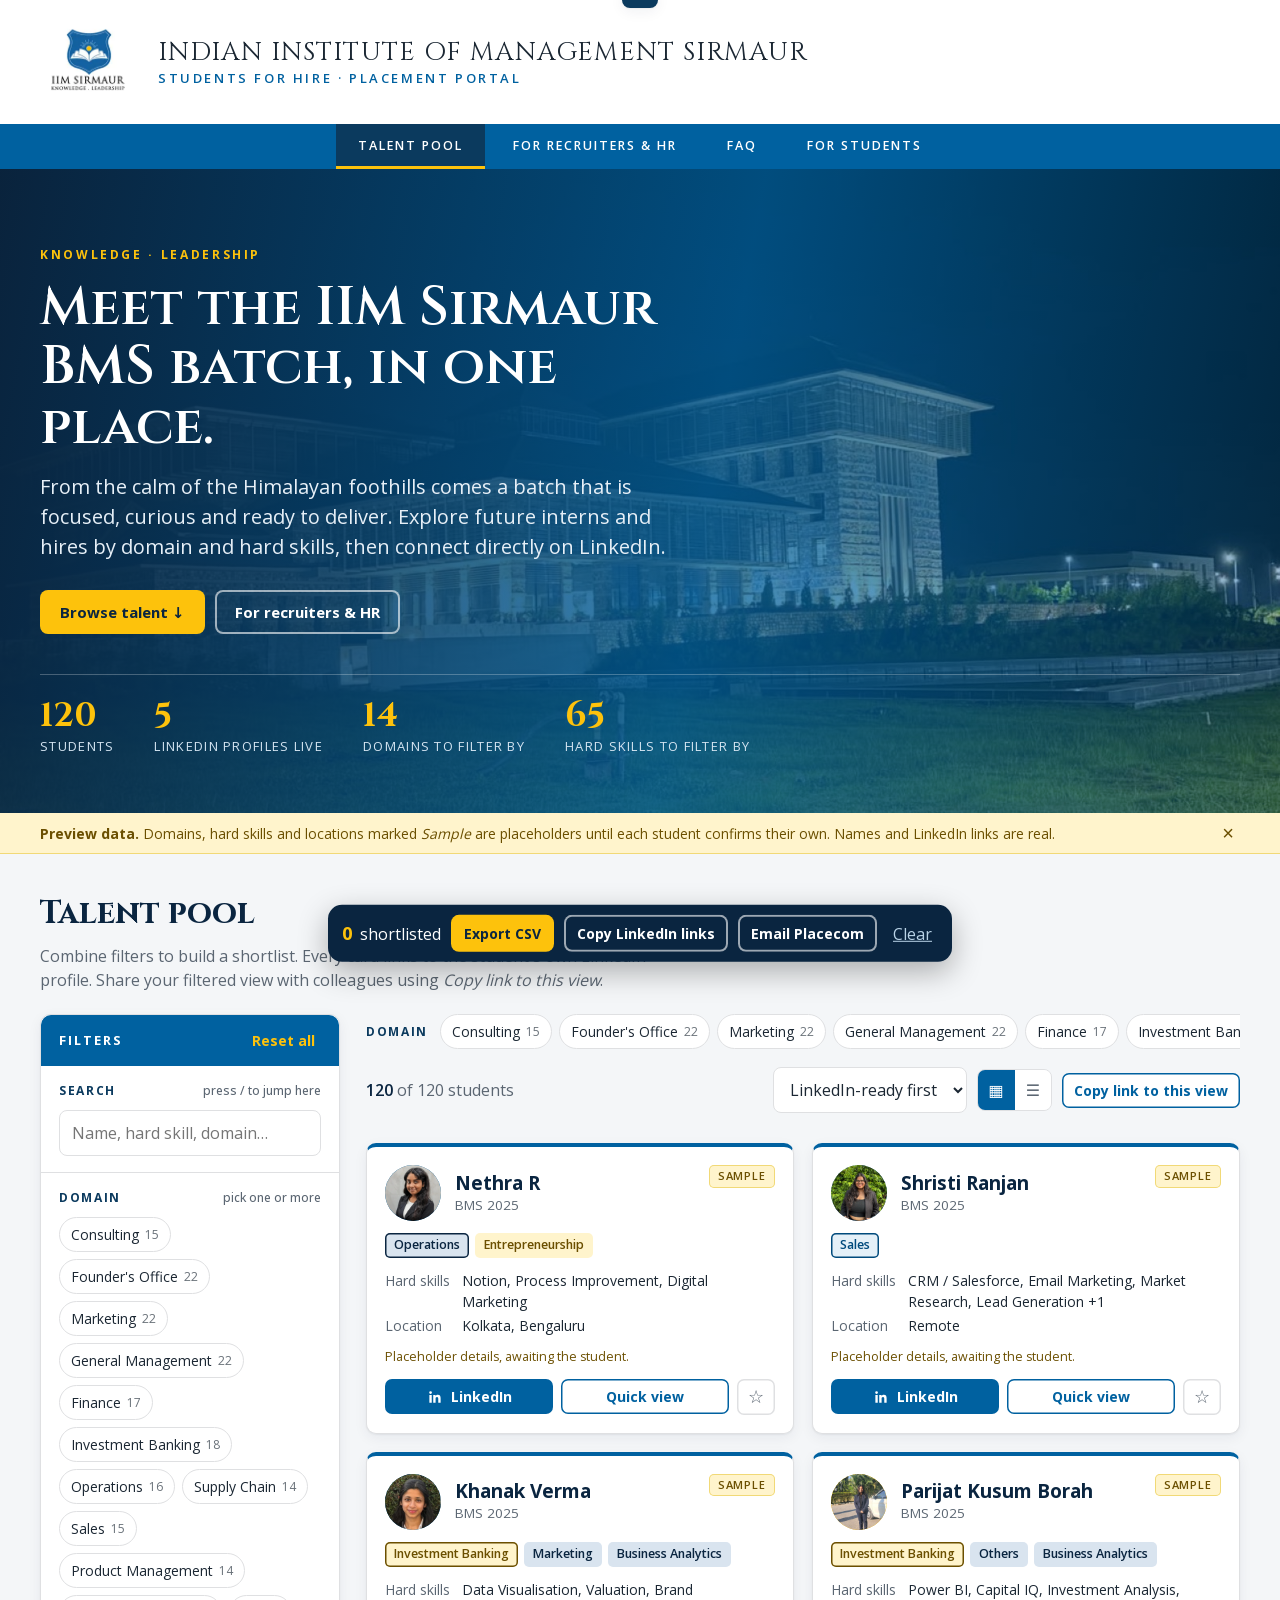
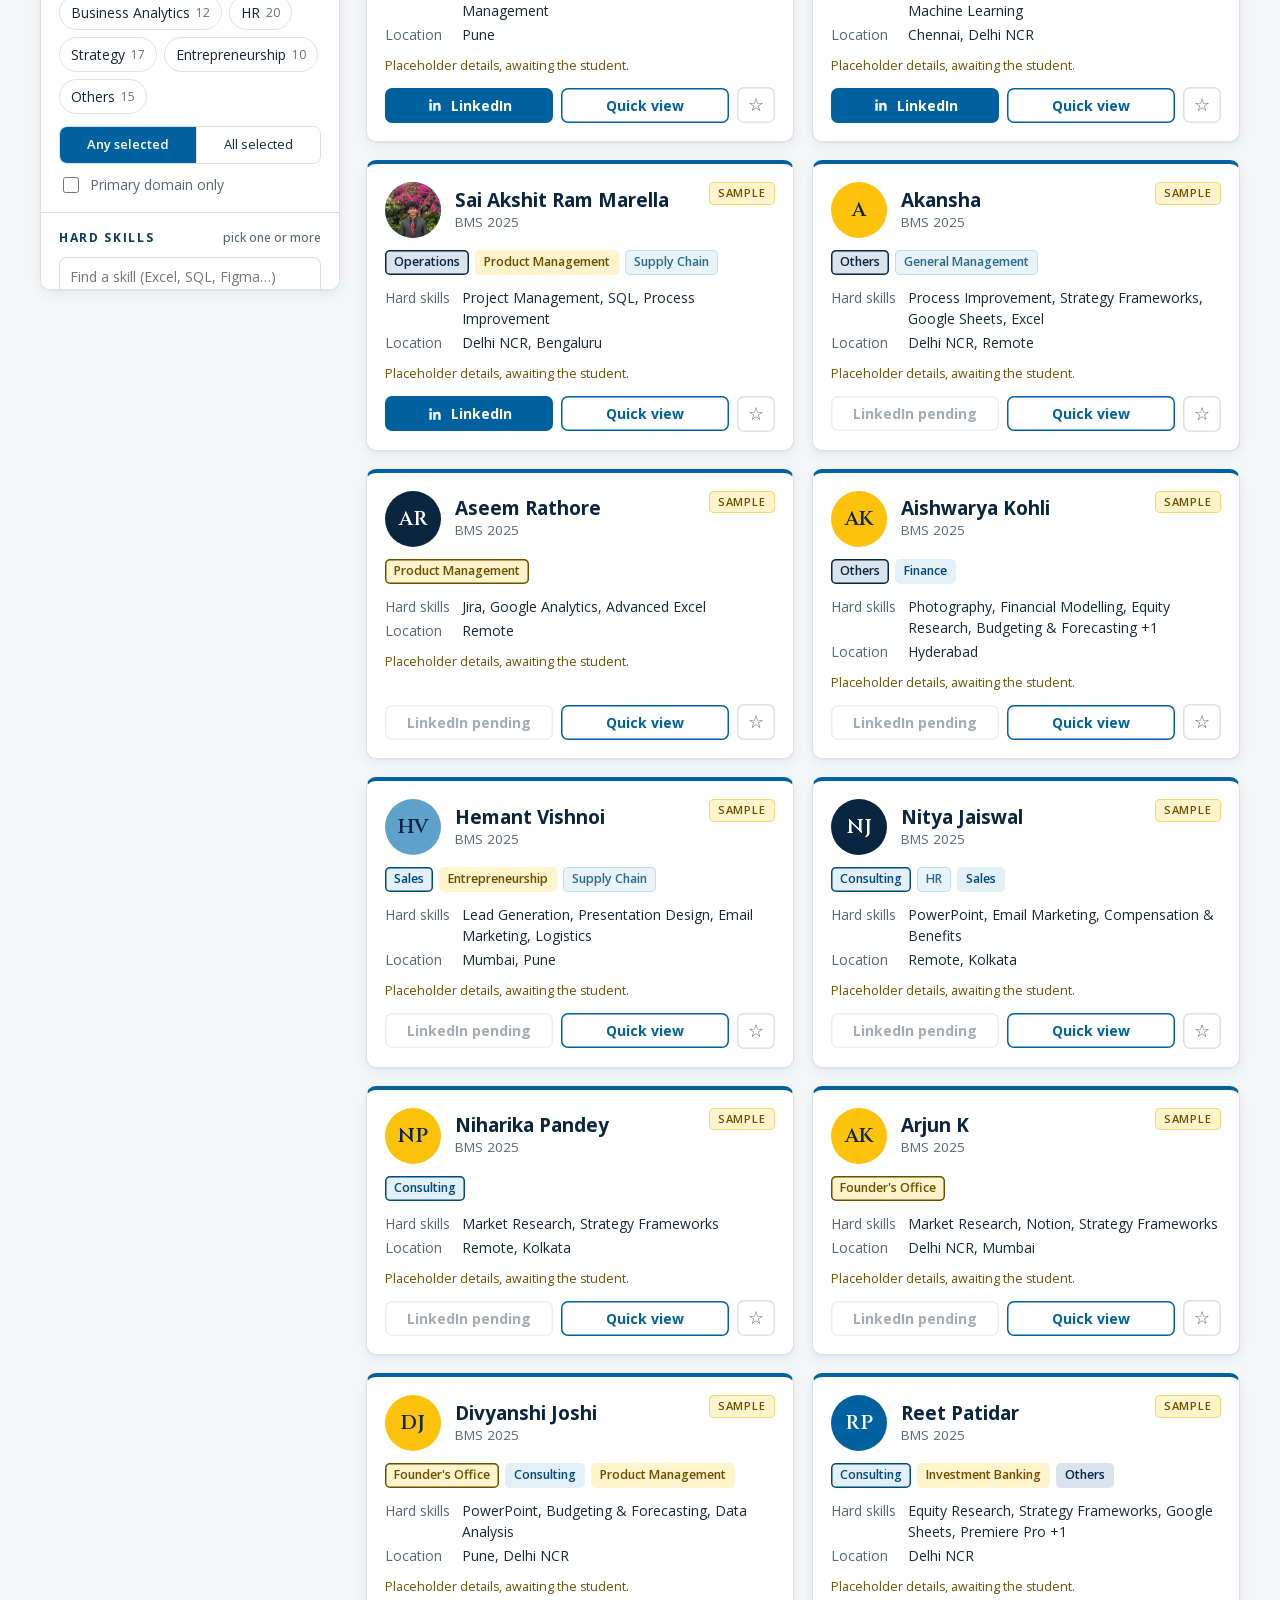
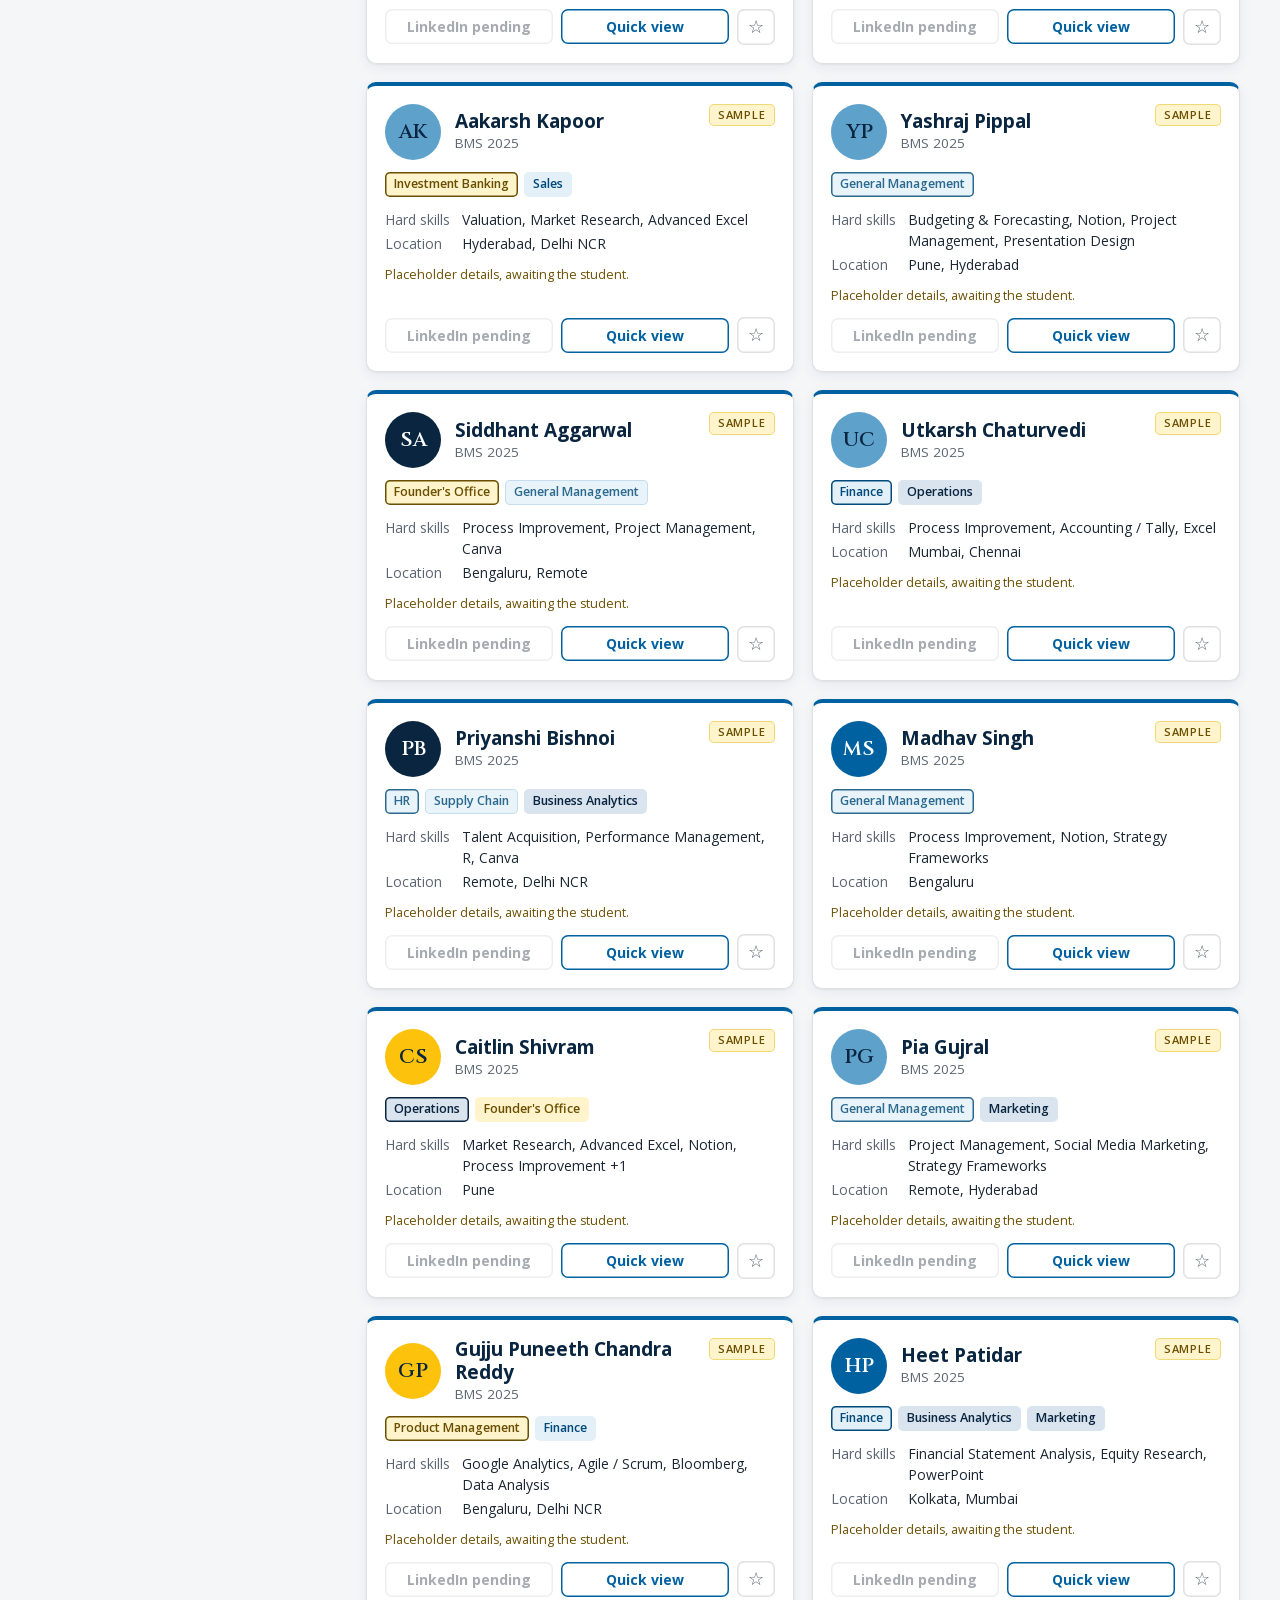
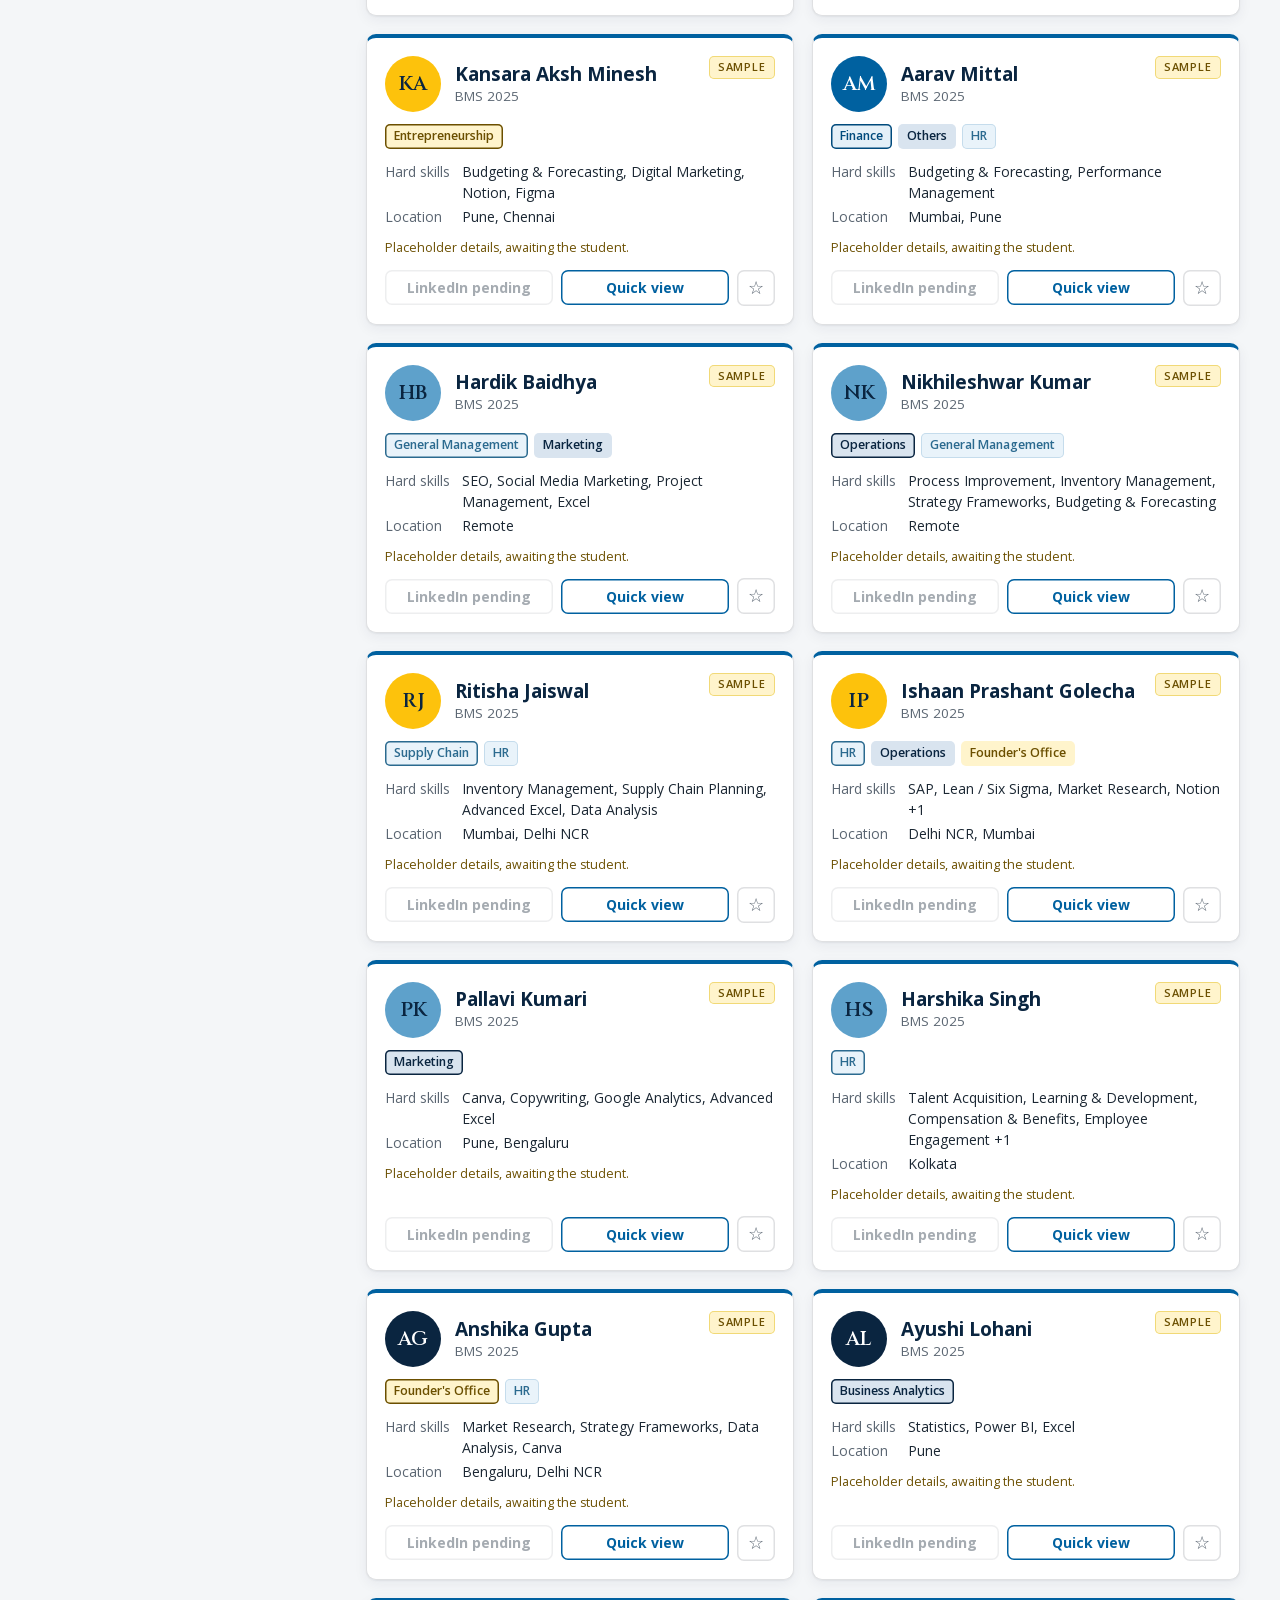
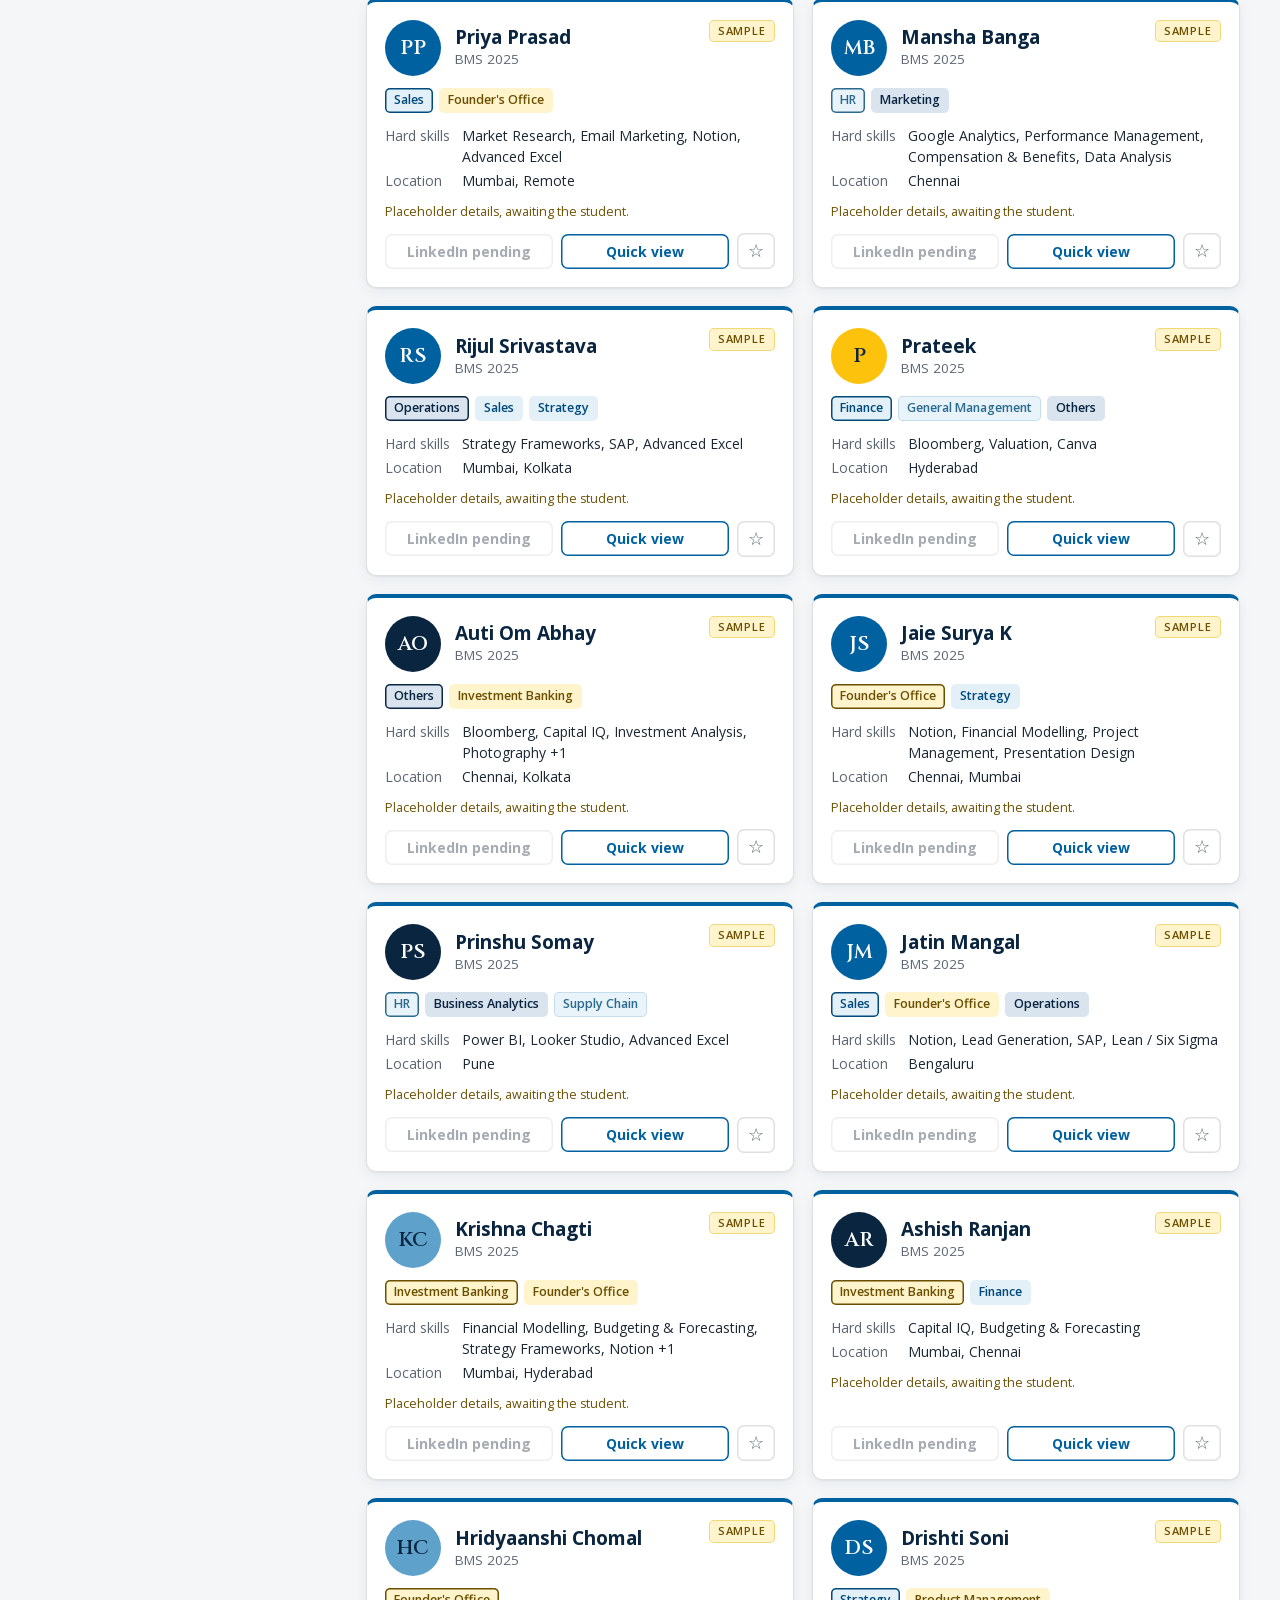
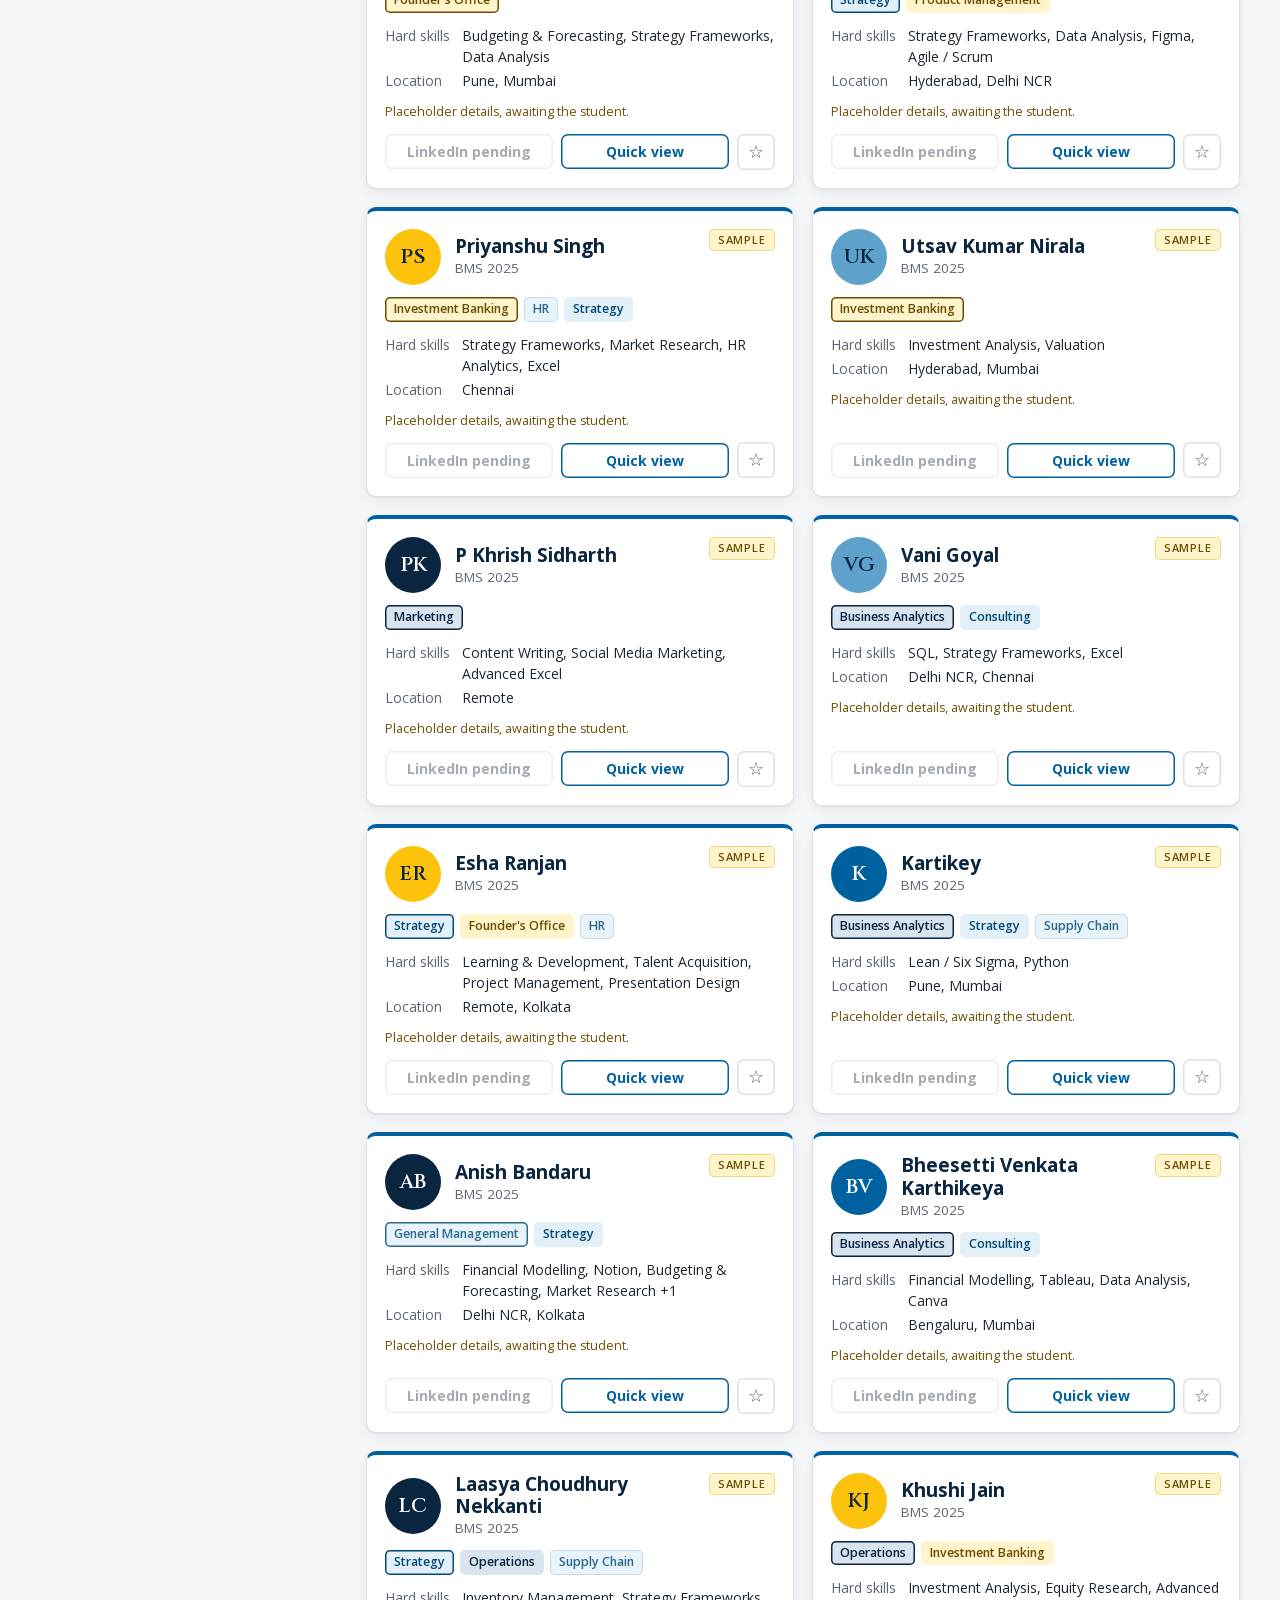
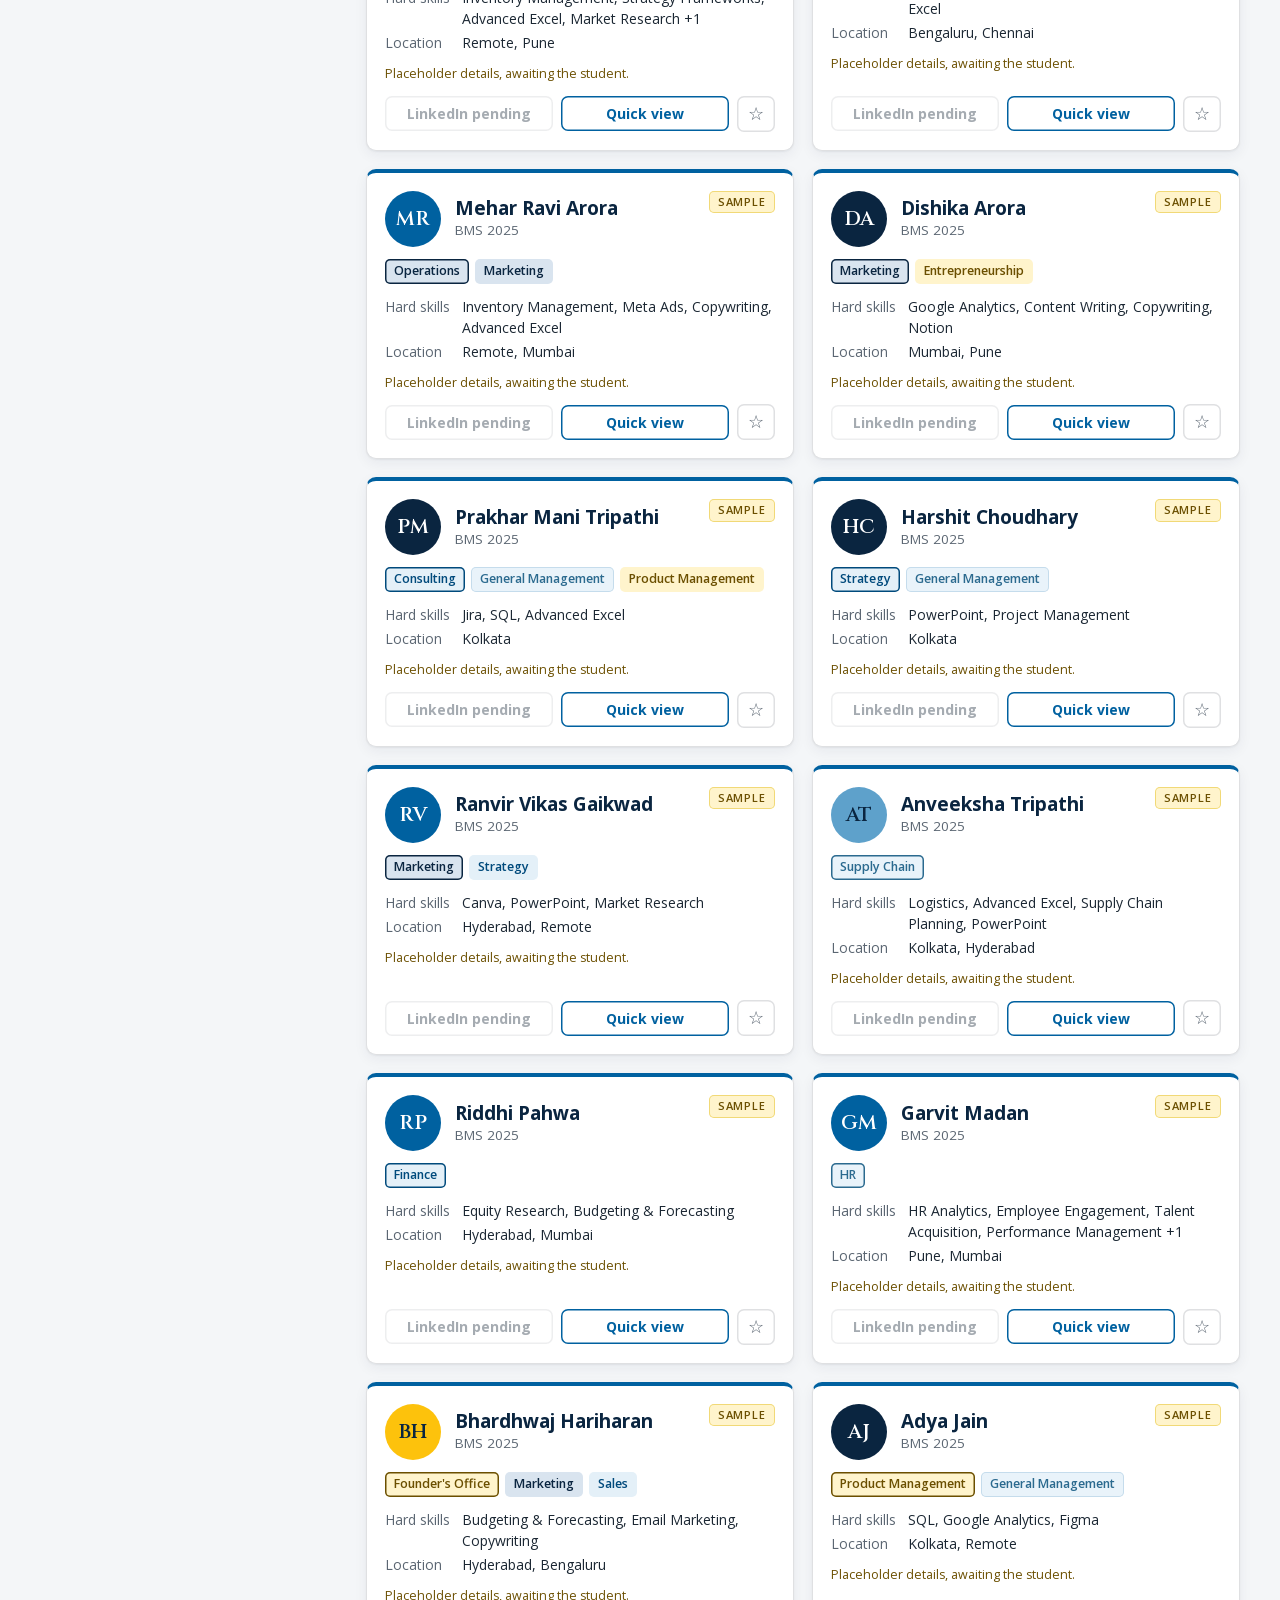
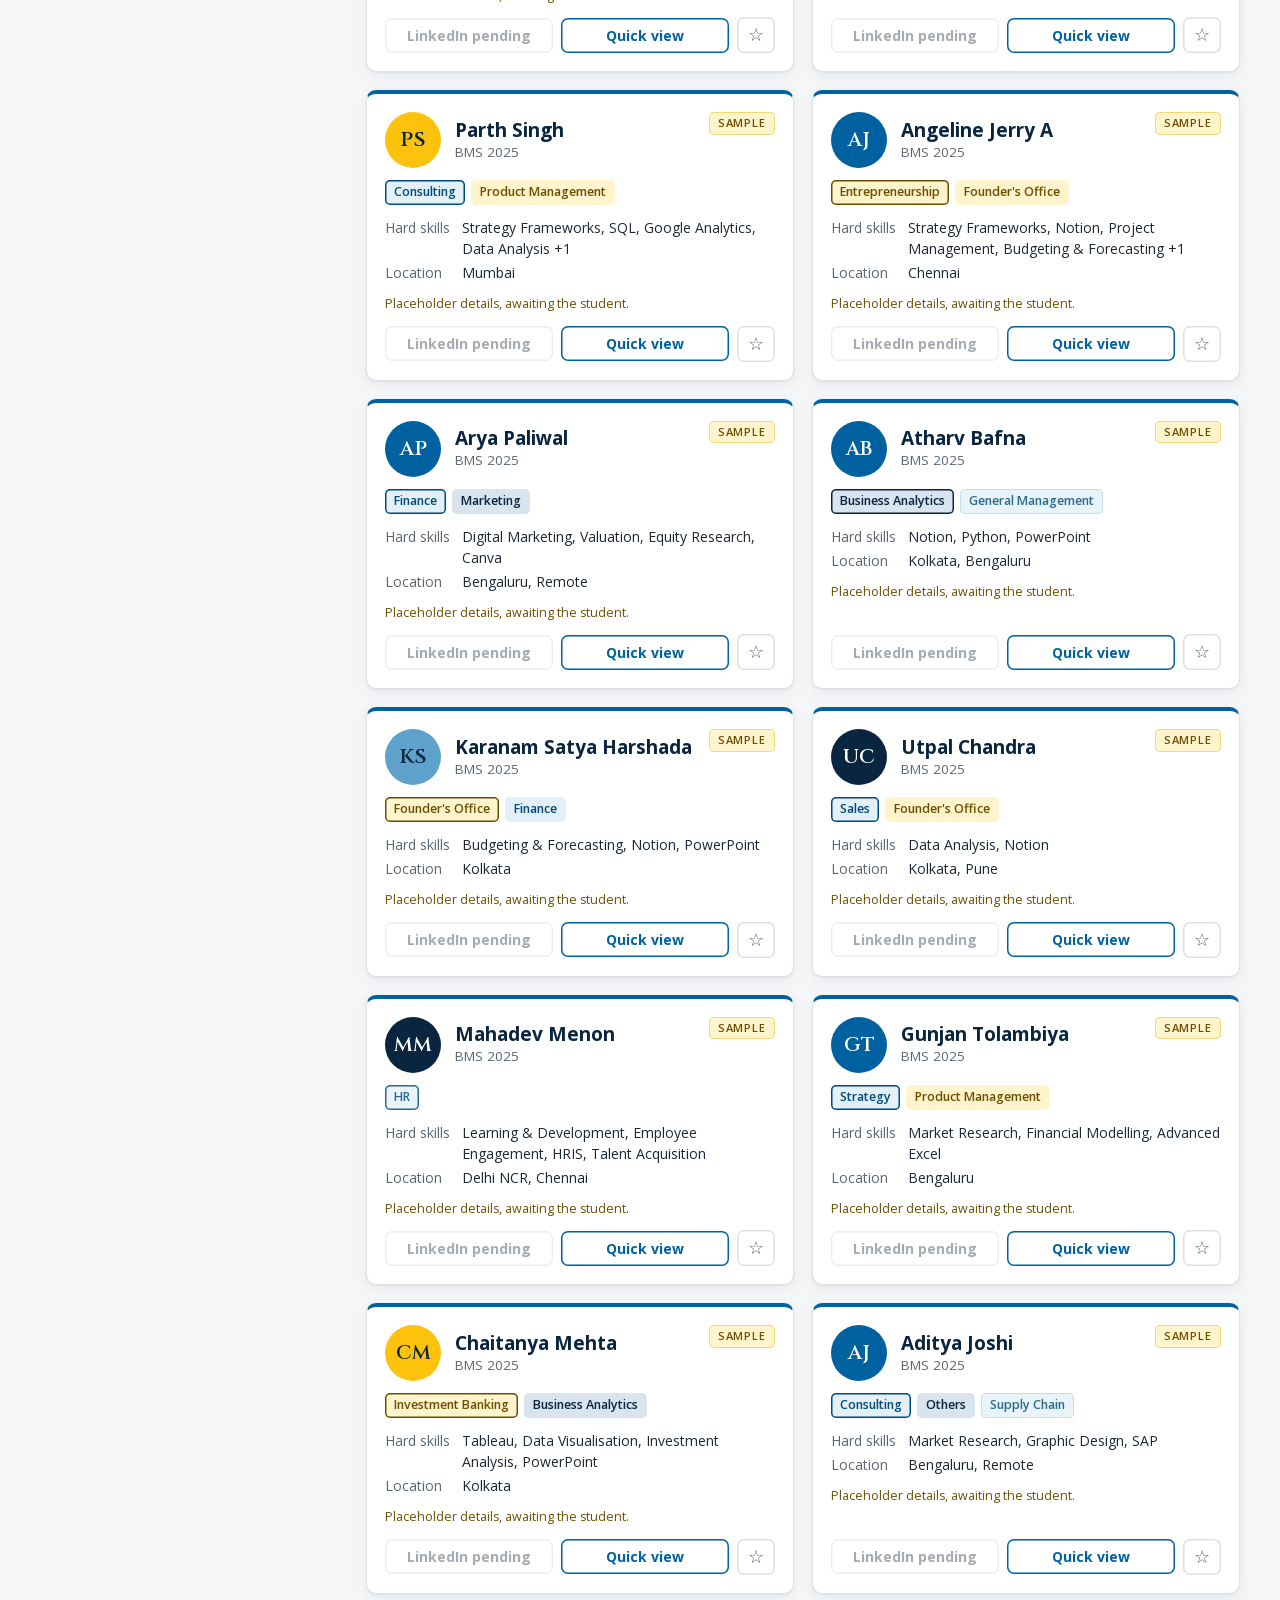
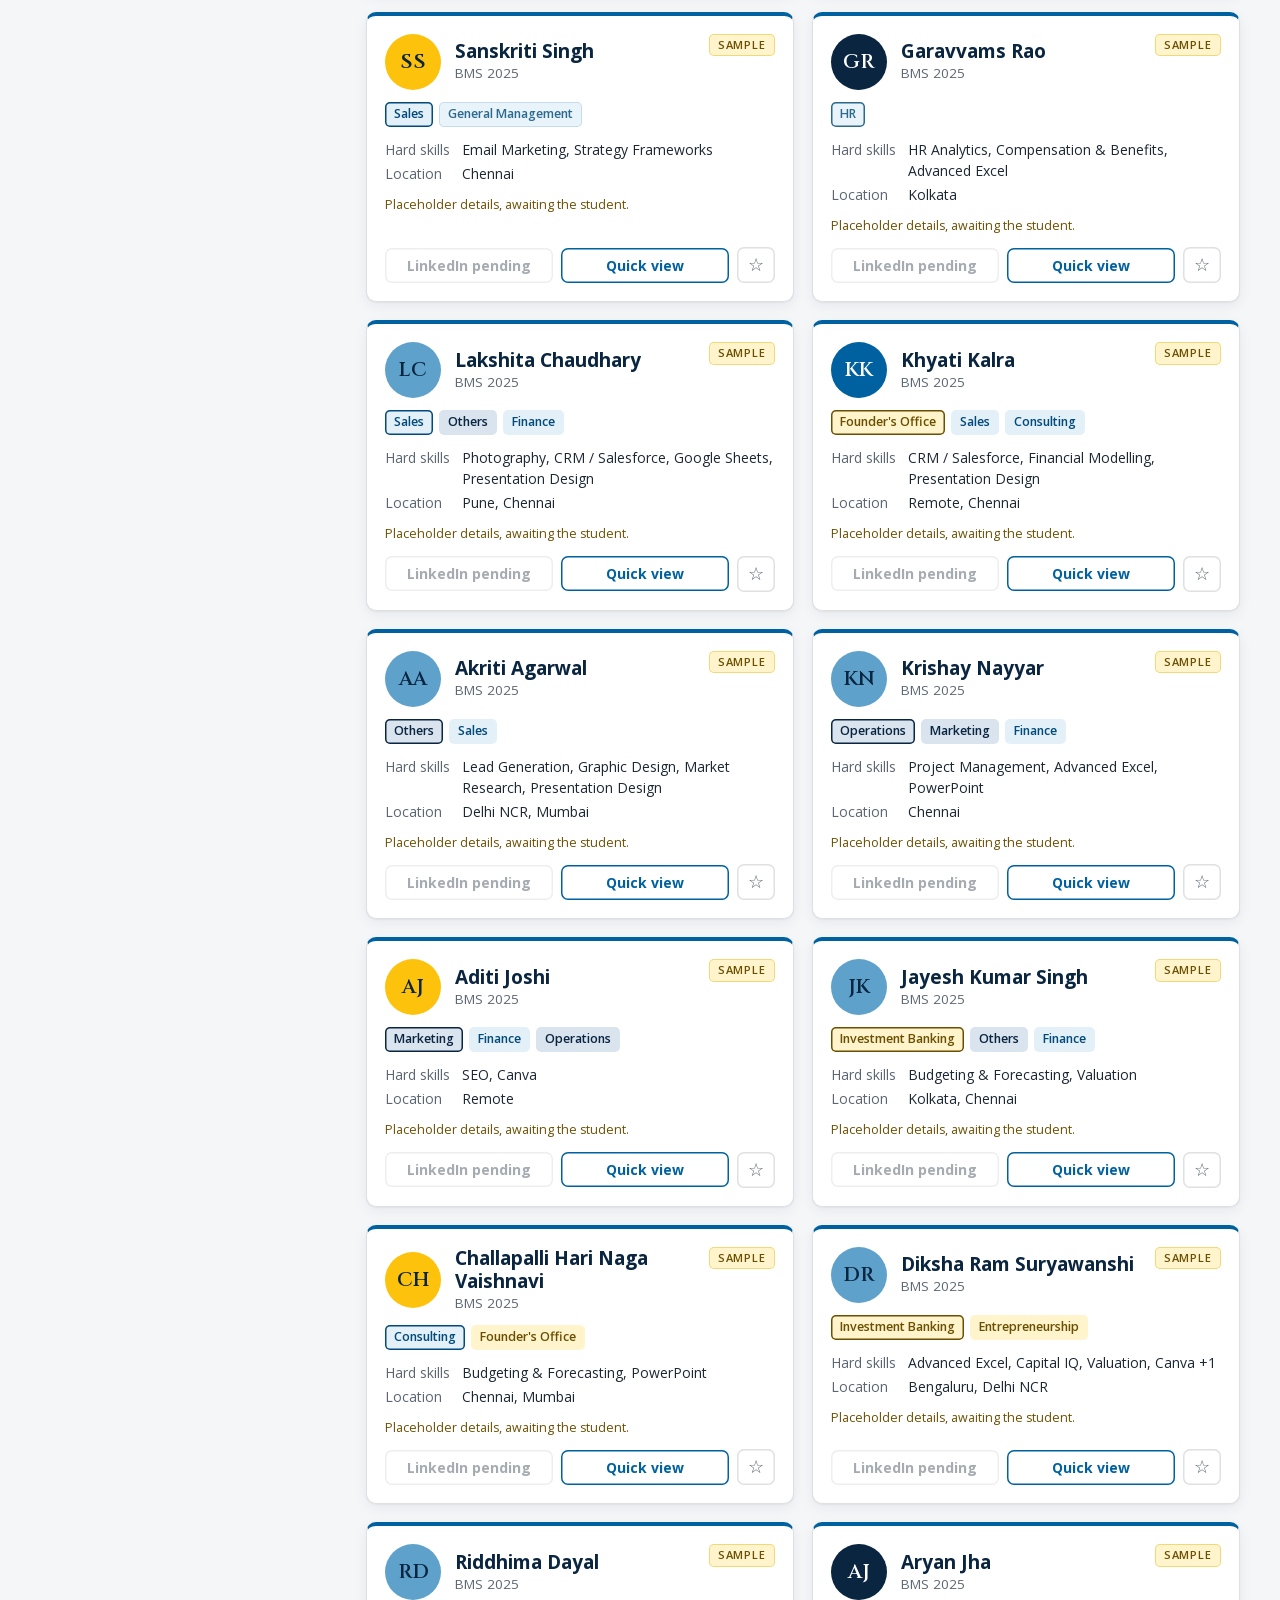
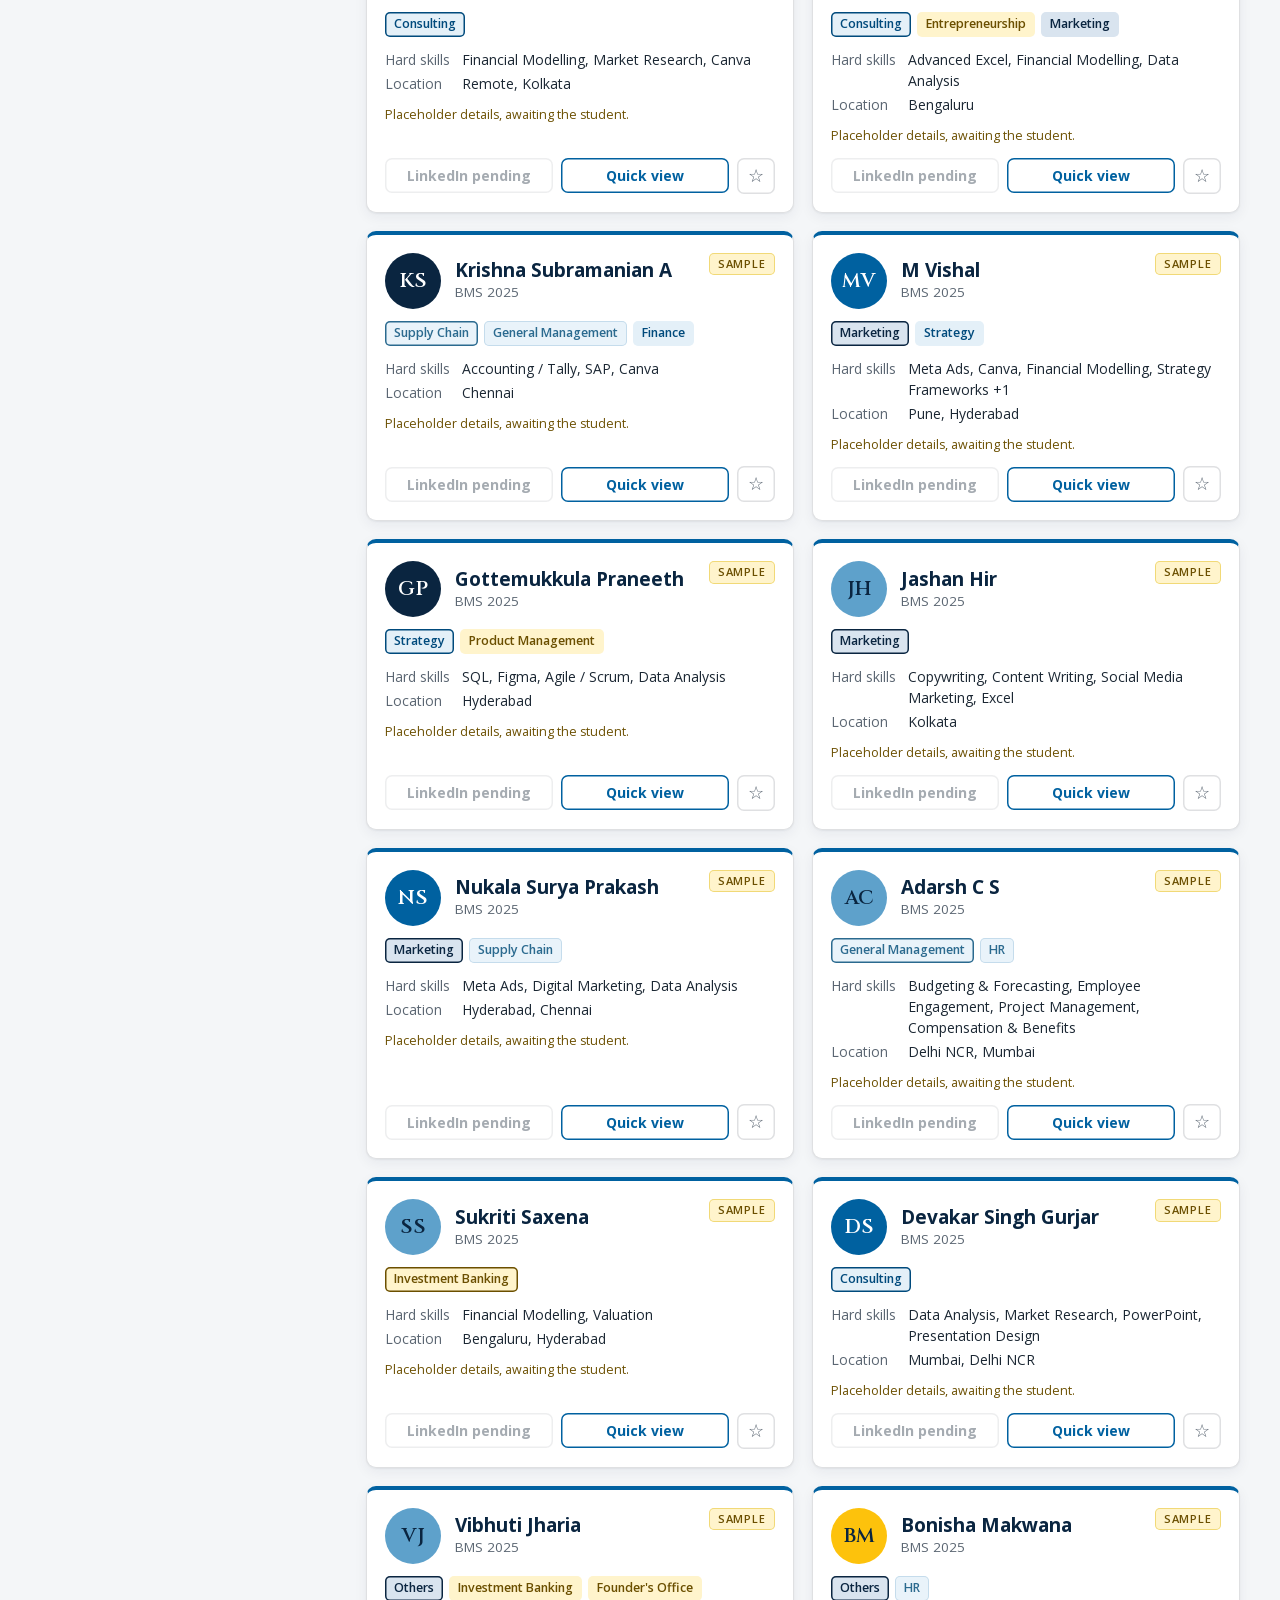
==== commit 2bf59e9b: "Placecom email, new hero copy, HR section, more hard skills, security hardening - Use bmspcom1@iimsi" ====
--- a/index.html
+++ b/index.html
@@ -3,15 +3,23 @@
 <head>
 <meta charset="utf-8">
 <meta name="viewport" content="width=device-width, initial-scale=1">
+<meta http-equiv="Content-Security-Policy" content="default-src 'none'; script-src 'self'; style-src 'self'; img-src 'self'; font-src 'self'; connect-src 'none'; frame-src 'none'; object-src 'none'; form-action 'none'; base-uri 'none'">
+<meta name="referrer" content="no-referrer">
+<meta name="theme-color" content="#0061a0">
 <title>Students for Hire · IIM Sirmaur</title>
-<meta name="description" content="Browse the IIM Sirmaur batch by domain and hard skills, and go straight to each student's LinkedIn profile.">
+<meta name="description" content="Meet the IIM Sirmaur BMS batch. Filter by domain and hard skills, shortlist candidates and go straight to each student's LinkedIn profile.">
+<meta property="og:type" content="website">
+<meta property="og:title" content="Students for Hire · IIM Sirmaur">
+<meta property="og:description" content="Browse the IIM Sirmaur BMS batch by domain and hard skills and connect on LinkedIn.">
+<meta property="og:image" content="https://akshit99x.github.io/students-for-hire-iim-sirmaur/assets/campus-night.jpg">
+<meta name="twitter:card" content="summary_large_image">
 <link rel="icon" href="assets/logo.png" type="image/png">
-<link rel="preconnect" href="https://fonts.googleapis.com">
-<link rel="preconnect" href="https://fonts.gstatic.com" crossorigin>
-<link href="https://fonts.googleapis.com/css2?family=Open+Sans:wght@400;600;700&family=Cinzel:wght@500;600;700&display=swap" rel="stylesheet">
 <link rel="stylesheet" href="css/styles.css">
+<script src="js/guard.js"></script>
 </head>
 <body>
+<a class="skip-link" href="#talent">Skip to the talent pool</a>
+<noscript><div class="noscript">This portal needs JavaScript to filter profiles. Please enable it, or email the Placement Committee at bmspcom1@iimsirmaur.ac.in.</div></noscript>
 
 <div class="brand-bar">
   <div class="wrap">
@@ -24,24 +32,27 @@
 <nav class="nav-bar" aria-label="Main">
   <div class="wrap"><ul>
     <li><a href="#talent" aria-current="page">Talent Pool</a></li>
-    <li><a href="#recruiters">For Recruiters</a></li>
+    <li><a href="#recruiters">For Recruiters &amp; HR</a></li>
+    <li><a href="#faq">FAQ</a></li>
     <li><a href="students.html">For Students</a></li>
   </ul></div>
 </nav>
 
-<header class="hero" style="background-image:url(assets/campus-night.jpg)">
+<header class="hero">
   <div class="wrap">
     <span class="eyebrow">Knowledge · Leadership</span>
     <h1>Meet the IIM Sirmaur BMS batch, in one place.</h1>
-    <p class="lead">Our campus is far from the corporate hubs, so we bring the talent to you. Browse interns and future hires by domain and hard skills, then jump straight to a student's LinkedIn profile.</p>
-    <a class="btn btn-gold" href="#talent">Browse talent ↓</a>
-    <a class="btn btn-ghost" href="#recruiters">How it works</a>
+    <p class="lead">From the calm of the Himalayan foothills comes a batch that is focused, curious and ready to deliver. Explore future interns and hires by domain and hard skills, then connect directly on LinkedIn.</p>
+    <div class="btn-row">
+      <a class="btn btn-gold" href="#talent">Browse talent ↓</a>
+      <a class="btn btn-ghost" href="#recruiters">For recruiters &amp; HR</a>
+    </div>
     <div class="stats" id="stats" aria-live="polite"></div>
   </div>
 </header>
 
 <div class="sample-banner" id="sampleBanner" hidden>
-  <div class="wrap"><span><b>Profiles are being added.</b> Students are still submitting their domains and hard skills. LinkedIn links appear as they come in.</span><button aria-label="Dismiss" id="sampleClose">×</button></div>
+  <div class="wrap"><span><b>Preview data.</b> Domains, hard skills and locations marked <em>Sample</em> are placeholders until each student confirms their own. Names and LinkedIn links are real.</span><button aria-label="Dismiss" id="sampleClose" type="button">×</button></div>
 </div>
 
 <main class="talent" id="talent">
@@ -56,14 +67,14 @@
         <header><h3>Filters</h3><button type="button" id="resetBtn">Reset all</button></header>
 
         <div class="fgroup">
-          <h4>Search</h4>
-          <input class="input" id="q" type="search" placeholder="Name, hard skill, club, domain…" autocomplete="off">
+          <h4>Search <small>press / to jump here</small></h4>
+          <input class="input" id="q" type="search" placeholder="Name, hard skill, domain…" autocomplete="off" maxlength="80">
         </div>
 
         <div class="fgroup">
           <h4>Domain <small>pick one or more</small></h4>
           <div class="chips" id="fDomain"></div>
-          <div class="seg" style="margin-top:12px" role="group" aria-label="Domain match mode">
+          <div class="seg mt-12" role="group" aria-label="Domain match mode">
             <button type="button" data-mode="any" aria-pressed="true">Any selected</button>
             <button type="button" data-mode="all" aria-pressed="false">All selected</button>
           </div>
@@ -72,13 +83,18 @@
 
         <div class="fgroup">
           <h4>Hard skills <small>pick one or more</small></h4>
-          <div class="chips" id="fSkill"></div>
+          <input class="input search-skill" id="skillQ" type="search" placeholder="Find a skill (Excel, SQL, Figma…)" autocomplete="off" maxlength="40" aria-label="Find a hard skill">
+          <div id="fSkill"></div>
+          <div class="seg mt-12" role="group" aria-label="Hard skill match mode">
+            <button type="button" data-smode="any" aria-pressed="true">Any selected</button>
+            <button type="button" data-smode="all" aria-pressed="false">All selected</button>
+          </div>
         </div>
 
         <div class="fgroup">
           <h4>Profile</h4>
-          <label class="check" style="margin-top:0"><input type="checkbox" id="onlyLinkedin"> LinkedIn available</label>
-          <label class="check"><input type="checkbox" id="onlyDetails"> Details filled in</label>
+          <label class="check mt-0"><input type="checkbox" id="onlyLinkedin"> LinkedIn available</label>
+          <label class="check"><input type="checkbox" id="onlyDetails"> Student-confirmed details</label>
         </div>
 
         <div class="fgroup">
@@ -88,12 +104,13 @@
       </aside>
 
       <section aria-label="Results">
+        <div class="quick" aria-label="Quick domain filter"><b>Domain</b><span class="chips" id="quickDomain"></span></div>
         <div class="toolbar">
           <button class="btn btn-blue btn-sm filter-open" id="openFilters" type="button">☰ Filters</button>
           <div class="count" id="count" aria-live="polite"></div>
           <label class="sr" for="sort">Sort by</label>
           <select class="input" id="sort">
-            <option value="complete">Complete profiles first</option>
+            <option value="complete">LinkedIn-ready first</option>
             <option value="name">Name (A–Z)</option>
             <option value="shuffle">Random order (fair)</option>
           </select>
@@ -110,27 +127,53 @@
   </div>
 </main>
 
-<section class="photo-strip" style="background-image:url(assets/campus-hostels.jpg)" aria-label="IIM Sirmaur campus">
-  <blockquote>Distance from the city should never be distance from the opportunity.</blockquote>
+<section class="photo-strip" aria-label="IIM Sirmaur campus">
+  <blockquote>Where the mountains teach focus and the classroom teaches business.</blockquote>
 </section>
 
 <section class="band white" id="recruiters">
   <div class="wrap">
-    <h2>For recruiters</h2>
-    <p class="lead">Built so you can go from "who is on this campus?" to "I'd like to speak to these eight people" in a few minutes, without a campus trip.</p>
+    <h2>For recruiters &amp; HR</h2>
+    <p class="lead">Go from "who is in this batch?" to "I'd like to speak to these eight people" in a few minutes, wherever your team is based.</p>
     <div class="cols3">
-      <div class="panel"><div class="ico">1</div><h3>Filter</h3><p>Narrow the batch to the domains you hire for, such as consulting, founder's office, marketing, finance, operations, supply chain or sales, then by hard skills such as Excel, SQL, Python or financial modelling.</p></div>
-      <div class="panel"><div class="ico">2</div><h3>Shortlist</h3><p>Star the profiles you like. Your shortlist stays in your browser. Export it as a CSV or copy all the LinkedIn links in one click.</p></div>
-      <div class="panel"><div class="ico">3</div><h3>Connect</h3><p>Every card opens the student's live LinkedIn profile. Reach out to the Placement Committee to arrange internships and interviews, in person or virtual.</p></div>
+      <div class="panel"><div class="ico">1</div><h3>Filter</h3><p>Narrow the batch to the domains you hire for, such as consulting, founder's office, marketing, finance, HR, operations, supply chain or sales, then by hard skills such as Excel, SQL, Python or financial modelling.</p></div>
+      <div class="panel"><div class="ico">2</div><h3>Shortlist</h3><p>Star the profiles you like. Your shortlist stays in your own browser. Export it as a CSV, copy all the LinkedIn links, or email it straight to the Placement Committee.</p></div>
+      <div class="panel"><div class="ico">3</div><h3>Connect</h3><p>Every card opens the student's live LinkedIn profile. The Placement Committee helps you arrange internships, pre-placement talks and interviews, in person or virtual.</p></div>
+    </div>
+
+    <h3 class="hr-h">Hiring teams we can support</h3>
+    <div class="cols4">
+      <div class="panel"><h3>Summer internships</h3><p>Short, project-based roles across functions.</p></div>
+      <div class="panel"><h3>Final placements</h3><p>Full-time entry roles for the graduating BMS batch.</p></div>
+      <div class="panel"><h3>HR &amp; talent teams</h3><p>Shortlist by domain, then coordinate drives and interview slots with one point of contact.</p></div>
+      <div class="panel"><h3>Live projects</h3><p>Case work and short assignments with student teams.</p></div>
+    </div>
+    <div class="cta-row">
+      <a class="btn btn-blue" href="mailto:bmspcom1@iimsirmaur.ac.in?subject=Hiring%20enquiry%20%E2%80%93%20IIM%20Sirmaur%20BMS%20batch">Email the Placement Committee</a>
+      <span class="muted-note flush">bmspcom1@iimsirmaur.ac.in</span>
+    </div>
+  </div>
+</section>
+
+<section class="band" id="faq">
+  <div class="wrap">
+    <h2>Questions recruiters ask</h2>
+    <p class="lead">Short answers before you write to us.</p>
+    <div class="faq">
+      <details><summary>How do I contact a student?</summary><p>Open their card and use the LinkedIn button, or write to the Placement Committee and we will coordinate interviews and campus or virtual drives for you.</p></details>
+      <details><summary>Which batch is this?</summary><p>The BMS (undergraduate) batch of IIM Sirmaur. Each card shows the student's own domains, hard skills and preferred locations once they confirm them.</p></details>
+      <details><summary>Is everything on a card confirmed by the student?</summary><p>Details marked <em>Sample</em> are placeholders while the batch finishes submitting their profiles. Use the <em>Student-confirmed details</em> filter to see only profiles the student has completed.</p></details>
+      <details><summary>Does the portal track me?</summary><p>No. There are no cookies, analytics or third-party requests. Your shortlist is saved only in your browser and never sent anywhere.</p></details>
+      <details><summary>How do I share a filtered view with my team?</summary><p>Click <em>Copy link to this view</em>. The link reopens the same filters, sort order and layout.</p></details>
     </div>
   </div>
 </section>
 
 <footer class="site">
   <div class="wrap">
-    <div><h4>Placement Committee</h4><p>IIM Sirmaur · Rajban, Paonta Sahib<br>Sirmaur, Himachal Pradesh<br><a href="mailto:placements@iimsirmaur.ac.in">placements@iimsirmaur.ac.in</a><br><small>(placeholder, confirm the real address)</small></p></div>
-    <div><h4>Explore</h4><p><a href="students.html">For students</a></p></div>
-    <p class="legal">Made for Operations Management, IIM Sirmaur. Profile data is shared with each student's consent.</p>
+    <div class="contact"><h4>Placement Committee</h4><p>IIM Sirmaur · Rajban, Paonta Sahib<br>Sirmaur, Himachal Pradesh<br><a href="mailto:bmspcom1@iimsirmaur.ac.in">bmspcom1@iimsirmaur.ac.in</a></p></div>
+    <div><h4>Explore</h4><p><a href="#talent">Talent pool</a><br><a href="#faq">Recruiter FAQ</a><br><a href="students.html">For students</a></p></div>
+    <p class="legal">Made for Operations Management, IIM Sirmaur. Profile data is shared with each student's consent. No cookies, no tracking.</p>
   </div>
 </footer>
 
@@ -138,6 +181,7 @@
   <span><b id="shortN">0</b> shortlisted</span>
   <button class="btn btn-gold" id="exportCsv" type="button">Export CSV</button>
   <button class="btn btn-ghost" id="copyLinks" type="button">Copy LinkedIn links</button>
+  <button class="btn btn-ghost" id="mailShort" type="button">Email Placecom</button>
   <button class="link" id="clearShort" type="button">Clear</button>
 </div>
 <div class="toast" id="toast" role="status"></div>
--- a/css/styles.css
+++ b/css/styles.css
@@ -1,6 +1,10 @@
 /* IIM Sirmaur – Students for Hire
    Palette sampled from the official logo and website template:
    shield blue #0F60A2 / nav bar #0061A0, sun yellow #FDC20C, light grey #DFE0E2. */
+/* Fonts are self-hosted (SIL Open Font License) so the site makes no third-party requests. */
+@font-face { font-family: "Open Sans"; font-style: normal; font-weight: 400 700; font-display: swap; src: url(../assets/fonts/opensans-latin.woff2) format("woff2"); }
+@font-face { font-family: "Cinzel"; font-style: normal; font-weight: 400 900; font-display: swap; src: url(../assets/fonts/cinzel-latin.woff2) format("woff2"); }
+
 :root {
   --blue: #0061a0;
   --blue-deep: #0b3a5e;
@@ -41,7 +45,7 @@
 .nav-bar a:hover, .nav-bar a[aria-current="page"] { background: var(--blue-deep); box-shadow: inset 0 -3px 0 var(--gold); }
 
 /* ---------- hero ---------- */
-.hero { position: relative; color: #fff; background: var(--navy) center/cover no-repeat; isolation: isolate; }
+.hero { position: relative; color: #fff; background: var(--navy) url(../assets/campus-night.jpg) center/cover no-repeat; isolation: isolate; }
 .hero::before { content: ""; position: absolute; inset: 0; z-index: -1; background: linear-gradient(100deg, rgba(10,37,64,.94) 0%, rgba(0,97,160,.78) 55%, rgba(0,97,160,.35) 100%); }
 .hero .wrap { padding-top: 72px; padding-bottom: 56px; }
 .eyebrow { display: inline-block; font-size: 12px; letter-spacing: .22em; text-transform: uppercase; font-weight: 700; color: var(--gold); margin-bottom: 14px; }
@@ -185,7 +189,7 @@
 .panel .ico { width: 42px; height: 42px; border-radius: 10px; background: var(--blue); color: var(--gold); display: grid; place-items: center; font-weight: 800; font-size: 20px; margin-bottom: 12px; font-family: var(--font-head); }
 .panel h3 { margin: 0 0 6px; color: var(--navy); }
 .panel p { margin: 0; color: var(--muted); }
-.photo-strip { height: 260px; background: center/cover no-repeat; position: relative; }
+.photo-strip { height: 260px; background: var(--navy) url(../assets/campus-hostels.jpg) center/cover no-repeat; position: relative; }
 .photo-strip::after { content: ""; position: absolute; inset: 0; background: linear-gradient(0deg, rgba(10,37,64,.5), rgba(10,37,64,0) 60%); }
 .photo-strip blockquote { position: absolute; z-index: 1; left: 0; right: 0; bottom: 22px; margin: 0; color: #fff; font-family: var(--font-head); font-size: clamp(18px, 2.6vw, 28px); text-align: center; padding: 0 20px; }
 .steps { counter-reset: s; list-style: none; padding: 0; margin: 0; display: grid; gap: 14px; }
@@ -239,3 +243,50 @@
 .card.slim .avatar { width: 48px; height: 48px; font-size: 17px; }
 .btn.disabled { opacity: .55; cursor: default; box-shadow: inset 0 0 0 1.5px var(--line); color: var(--muted); }
 .grid.list .card .pending { flex: 1 1 220px; }
+
+/* ---------- additions: accessibility, quick domains, grouped hard skills, FAQ, sample data ---------- */
+.skip-link { position: absolute; left: 12px; top: -60px; z-index: 100; background: var(--gold); color: var(--navy); padding: 10px 16px; border-radius: 8px; font-weight: 700; text-decoration: none; }
+.skip-link:focus { top: 12px; }
+.noscript { background: var(--gold-tint); color: var(--gold-ink); padding: 14px 20px; text-align: center; font-weight: 600; }
+.hero .btn-row { display: flex; flex-wrap: wrap; gap: 10px; }
+.empty { grid-column: 1 / -1; }
+.flush { margin: 0; }
+.mt-12 { margin-top: 12px; }
+.mt-0 { margin-top: 0; }
+.muted-note { margin-top: 14px; color: var(--muted); }
+
+.quick { display: flex; align-items: center; gap: 8px; margin-bottom: 14px; padding-bottom: 4px; overflow-x: auto; scrollbar-width: thin; }
+.quick > b { flex: none; font-size: 12px; letter-spacing: .14em; text-transform: uppercase; color: var(--blue-deep); margin-right: 4px; }
+.quick .chip { flex: none; }
+
+.search-skill { margin-bottom: 10px; padding: 8px 10px; font-size: 14px; }
+.skillgrp { border: 1px solid var(--line); border-radius: 8px; margin-bottom: 8px; background: #fff; }
+.skillgrp summary { cursor: pointer; padding: 8px 12px; font-size: 13.5px; font-weight: 600; color: var(--navy); list-style: none; display: flex; align-items: center; justify-content: space-between; gap: 8px; }
+.skillgrp summary::-webkit-details-marker { display: none; }
+.skillgrp summary::after { content: "+"; color: var(--blue); font-size: 18px; line-height: 1; }
+.skillgrp[open] summary::after { content: "−"; }
+.skillgrp summary .sel { margin-left: auto; background: var(--blue); color: #fff; font-size: 11.5px; border-radius: 999px; padding: 1px 8px; }
+.skillgrp .chips { padding: 2px 10px 12px; }
+.skillgrp.none { display: none; }
+.chip.hide { display: none; }
+
+.tag.sample { background: var(--gold-tint); color: var(--gold-ink); box-shadow: inset 0 0 0 1px #f1d977; font-size: 11px; letter-spacing: .08em; text-transform: uppercase; }
+.card .sample-note { margin: 0; font-size: 12.5px; color: var(--gold-ink); }
+.card-top .tag.sample { margin-left: auto; align-self: flex-start; }
+.grid.list .card .sample-note { display: none; }
+
+.cols4 { display: grid; grid-template-columns: repeat(auto-fit, minmax(220px, 1fr)); gap: 16px; margin-top: 8px; }
+.cta-row { display: flex; flex-wrap: wrap; gap: 12px; align-items: center; margin-top: 26px; }
+.faq { display: grid; gap: 10px; max-width: 860px; }
+.faq details { background: #fff; border: 1px solid var(--line); border-radius: var(--radius); padding: 0 18px; }
+.faq summary { cursor: pointer; padding: 14px 0; font-weight: 600; color: var(--navy); }
+.faq details[open] summary { color: var(--blue); }
+.faq details p { margin: 0 0 14px; color: var(--muted); }
+.band:not(.white) .faq details { box-shadow: var(--shadow); }
+.trust { display: flex; flex-wrap: wrap; gap: 10px; margin-top: 18px; }
+.trust span { font-size: 13px; background: var(--sky-tint); color: var(--blue-deep); padding: 4px 11px; border-radius: 999px; font-weight: 600; }
+footer.site .contact a { word-break: break-all; }
+.hr-h { font-family: var(--font-head); color: var(--navy); margin: 40px 0 4px; font-size: 22px; }
+.quick .chips { flex-wrap: nowrap; }
+.layout > section { min-width: 0; }
+.quick { max-width: 100%; }
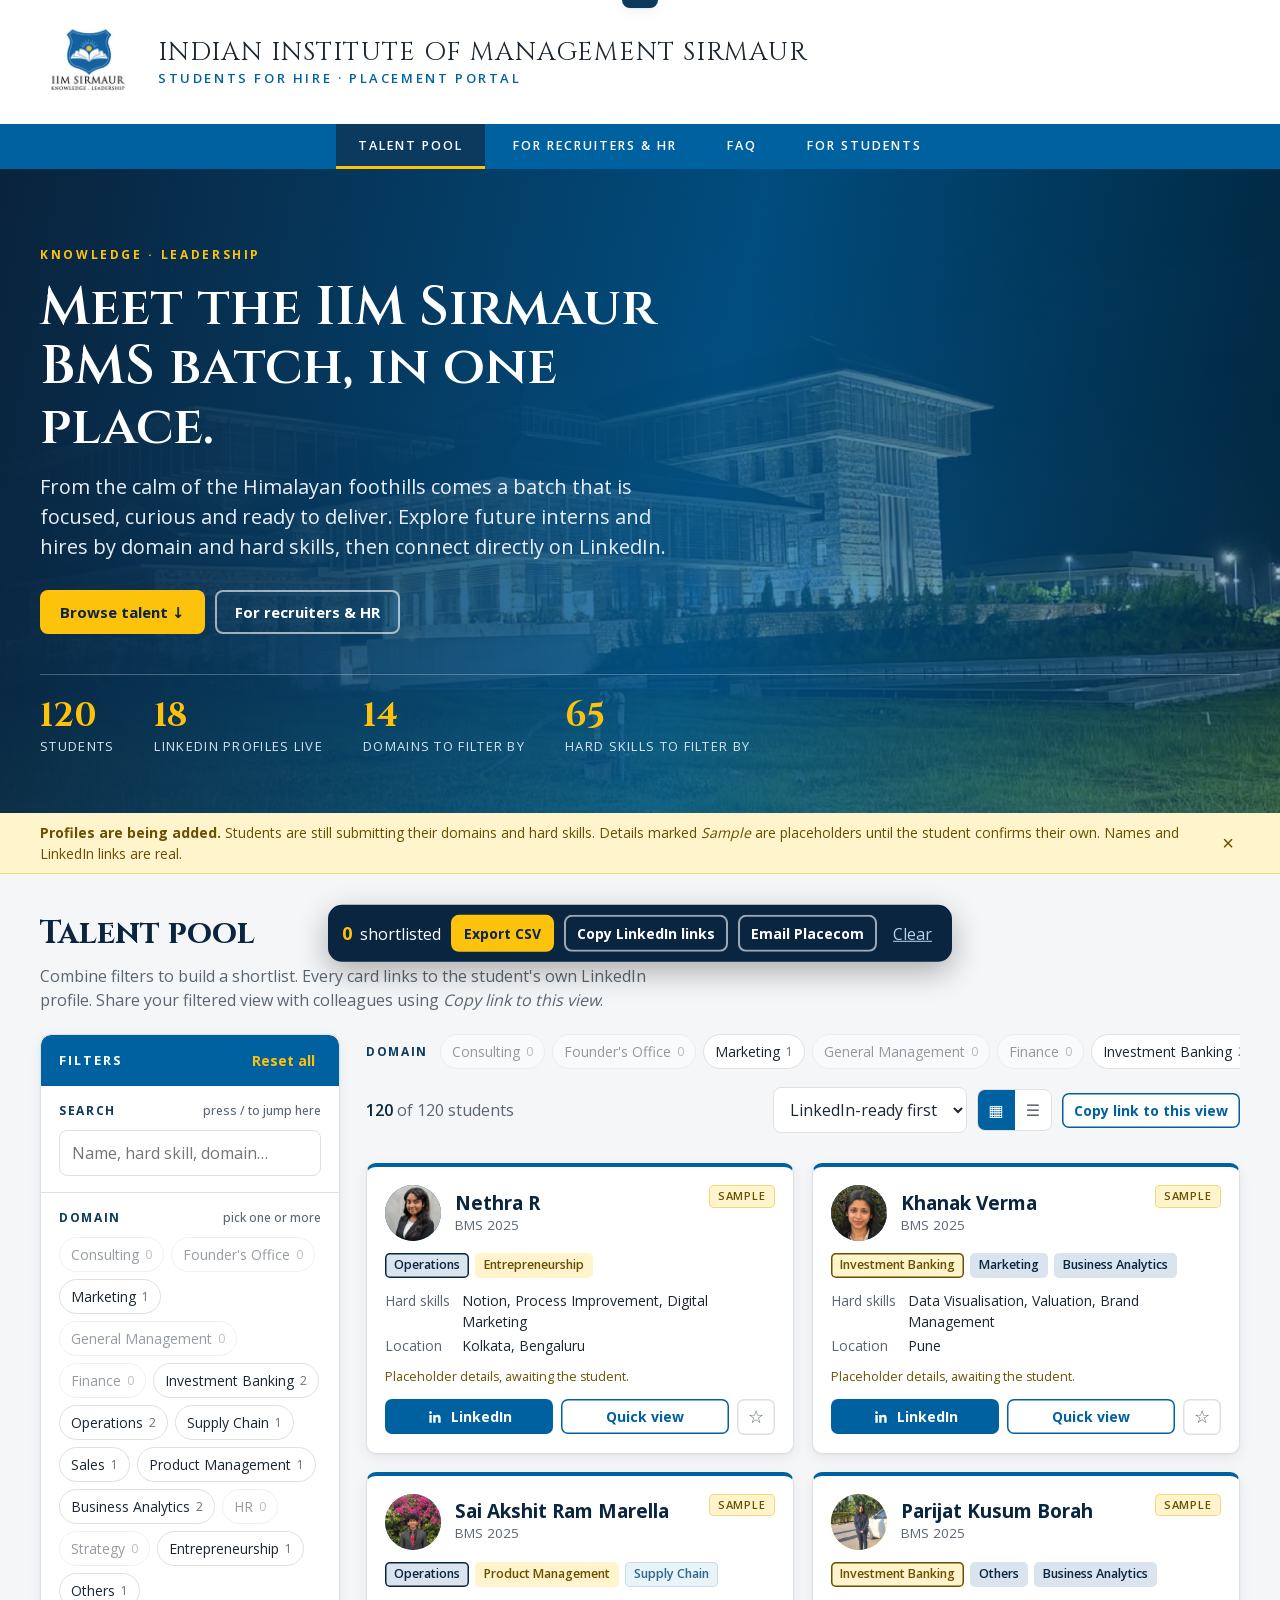
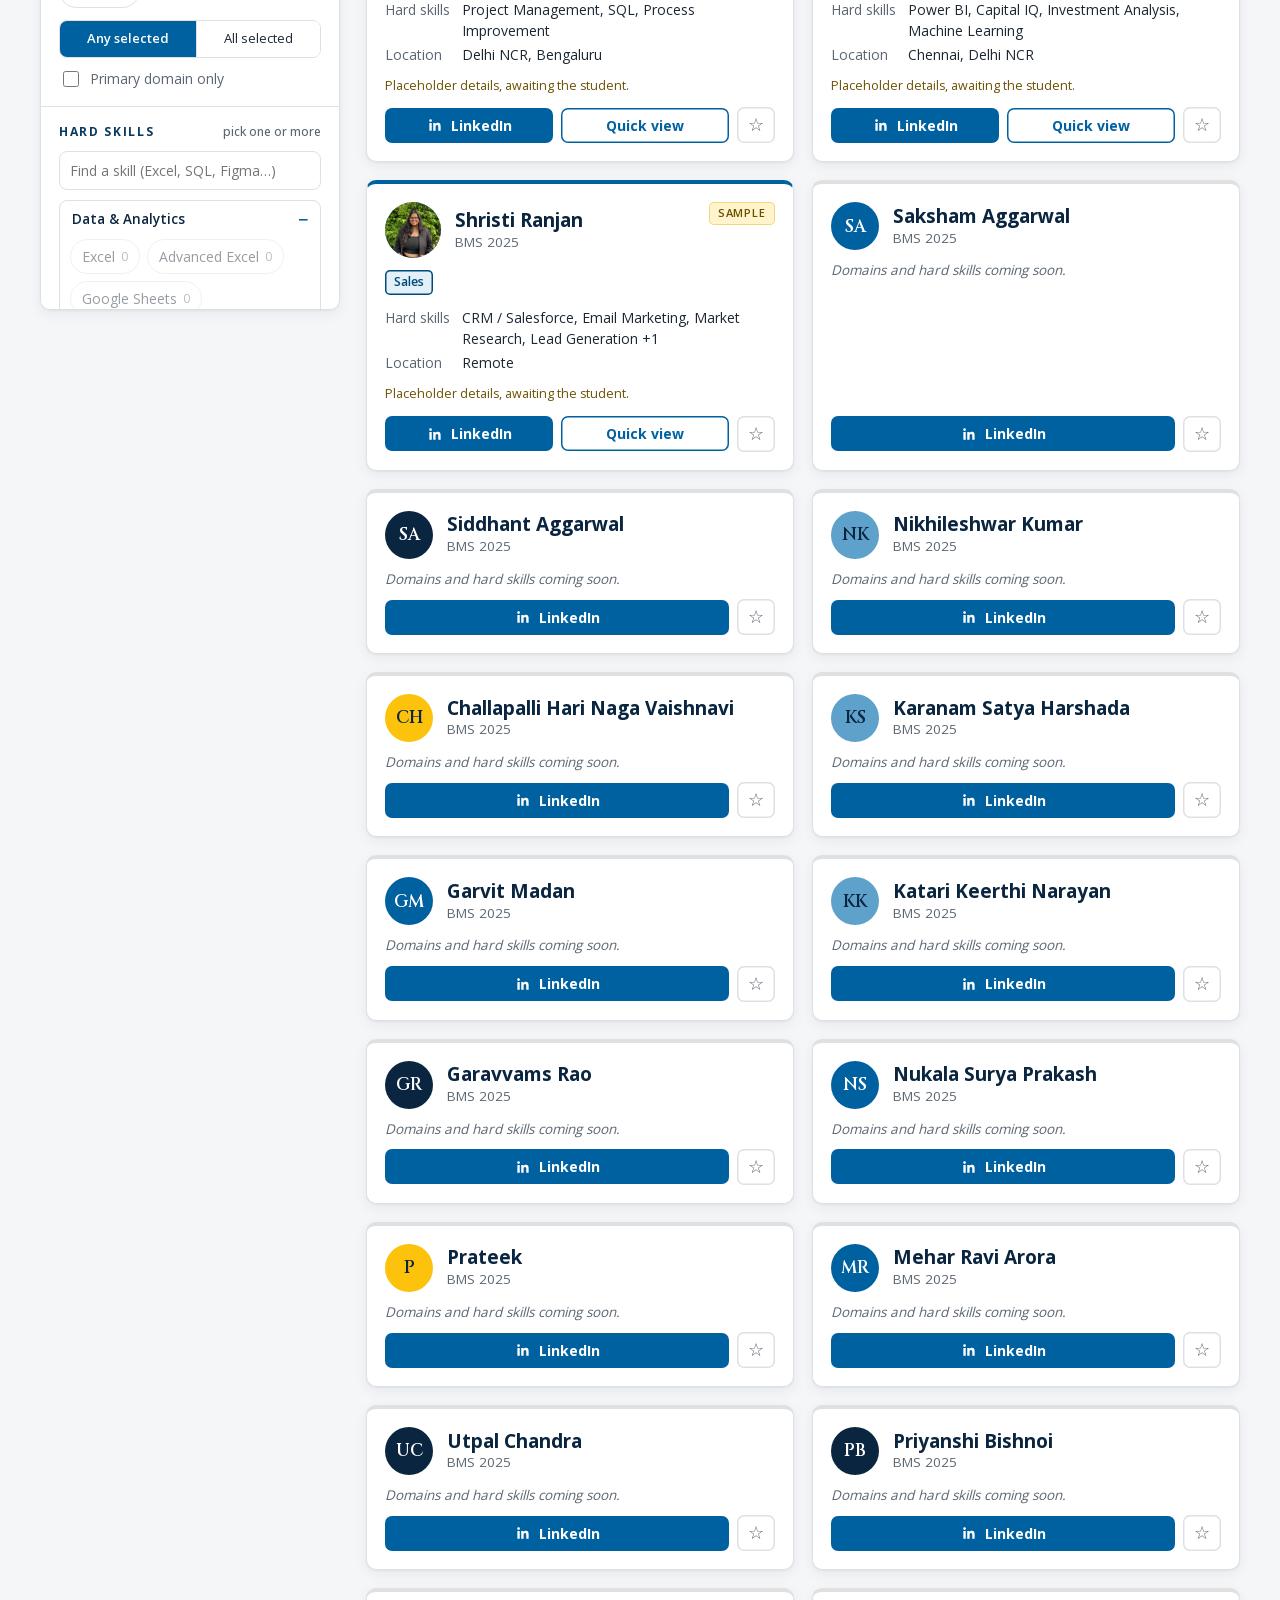
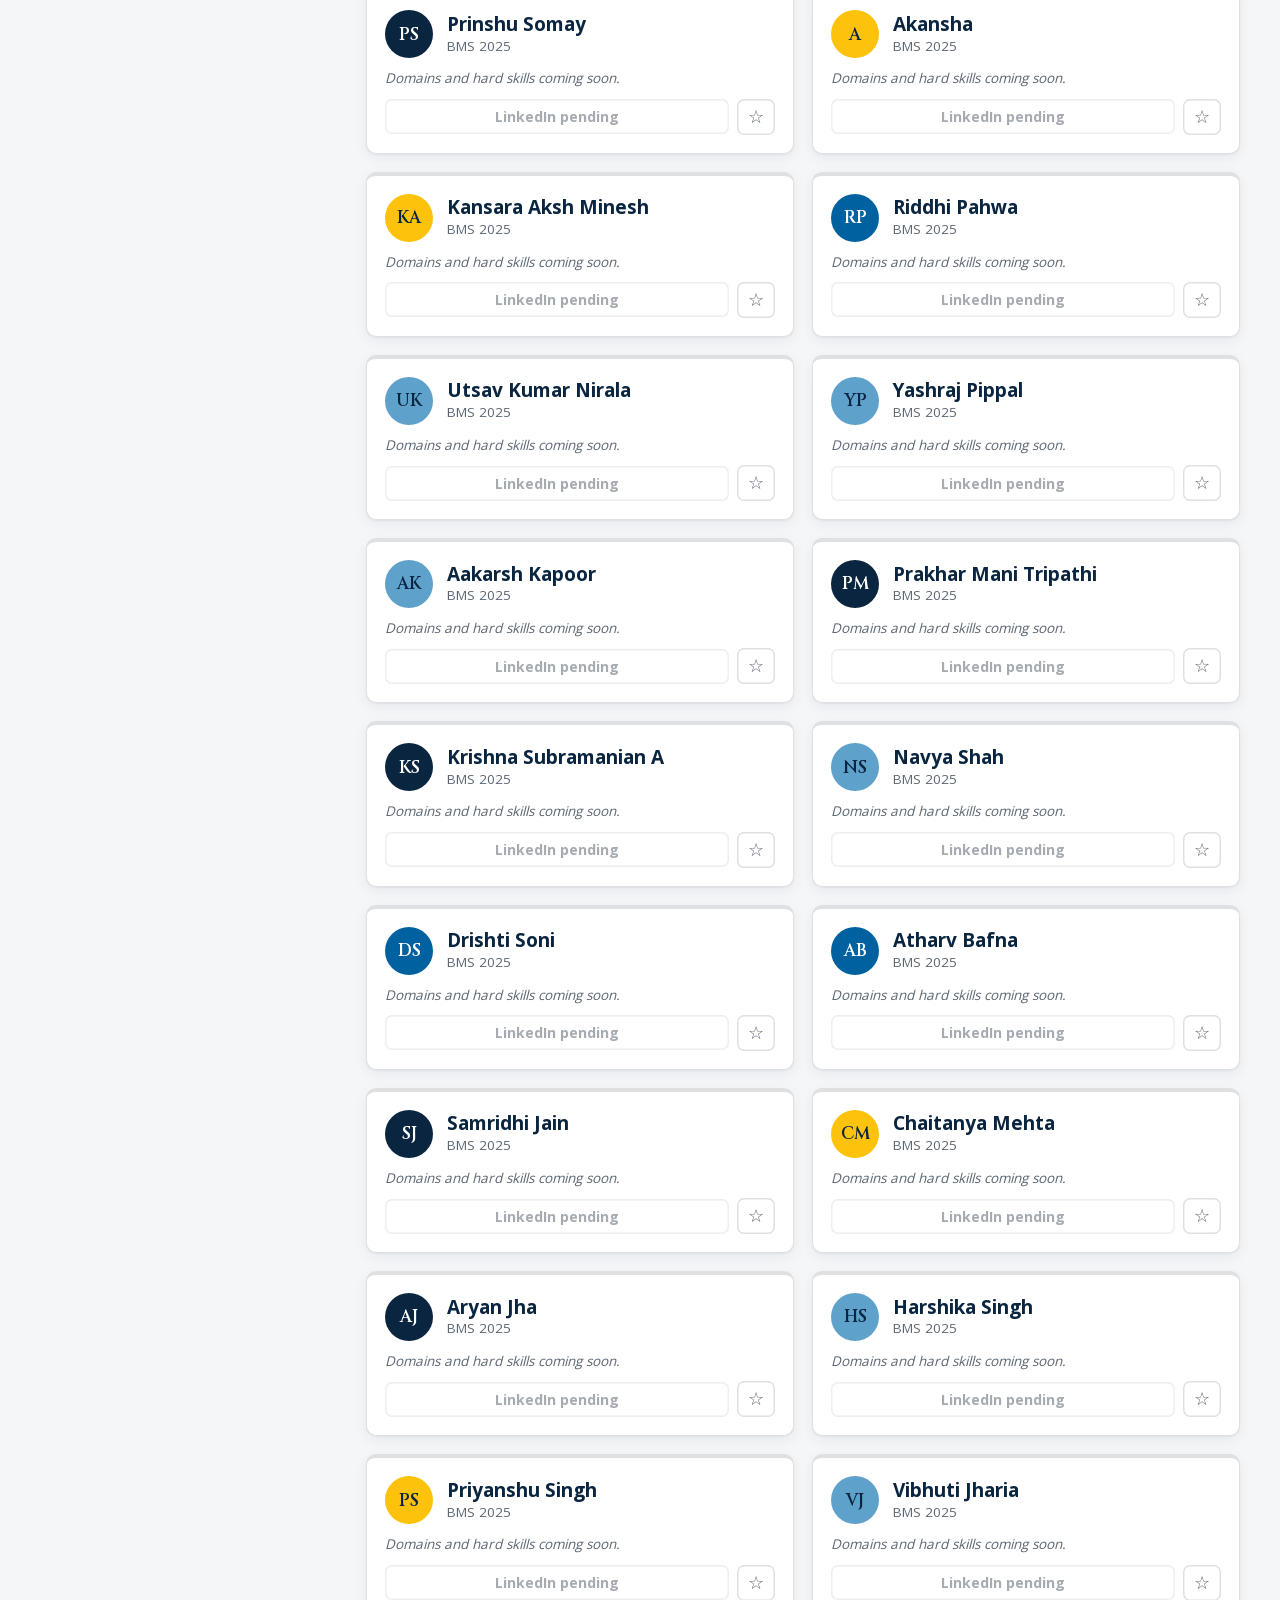
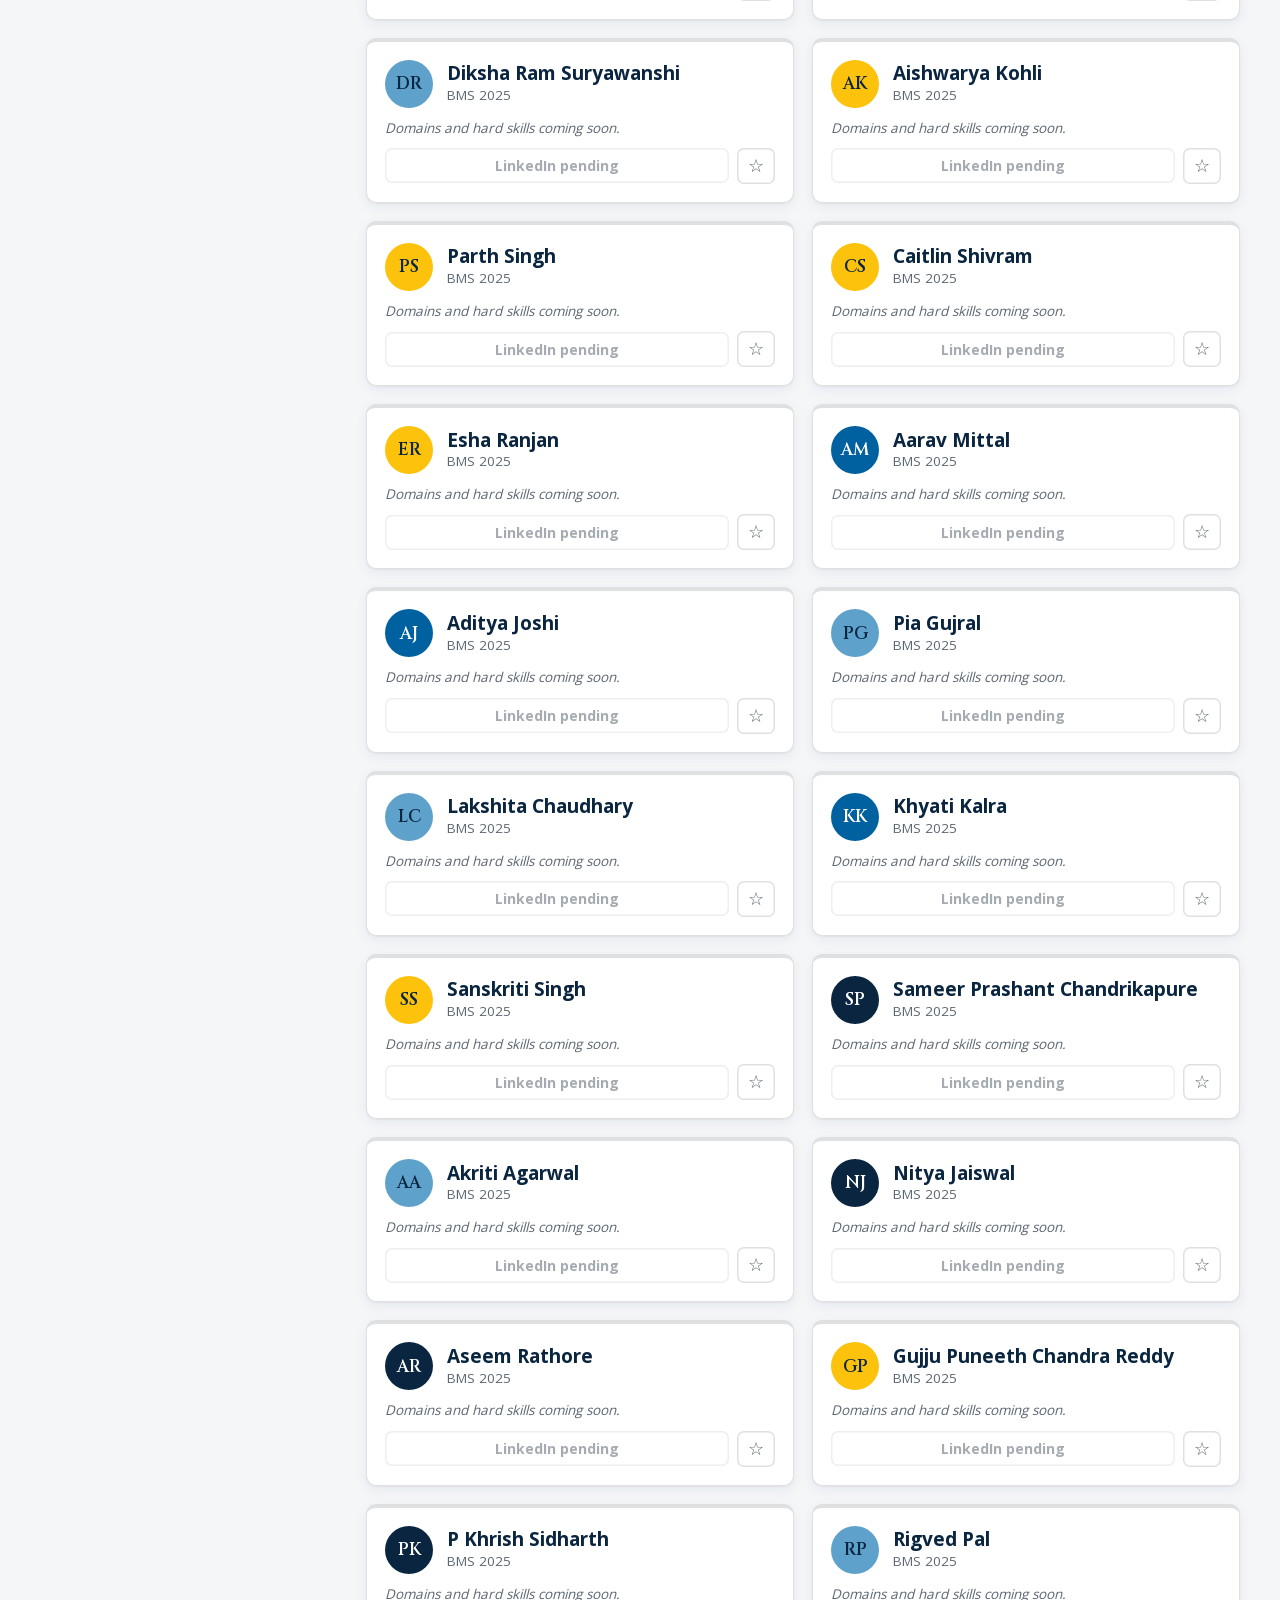
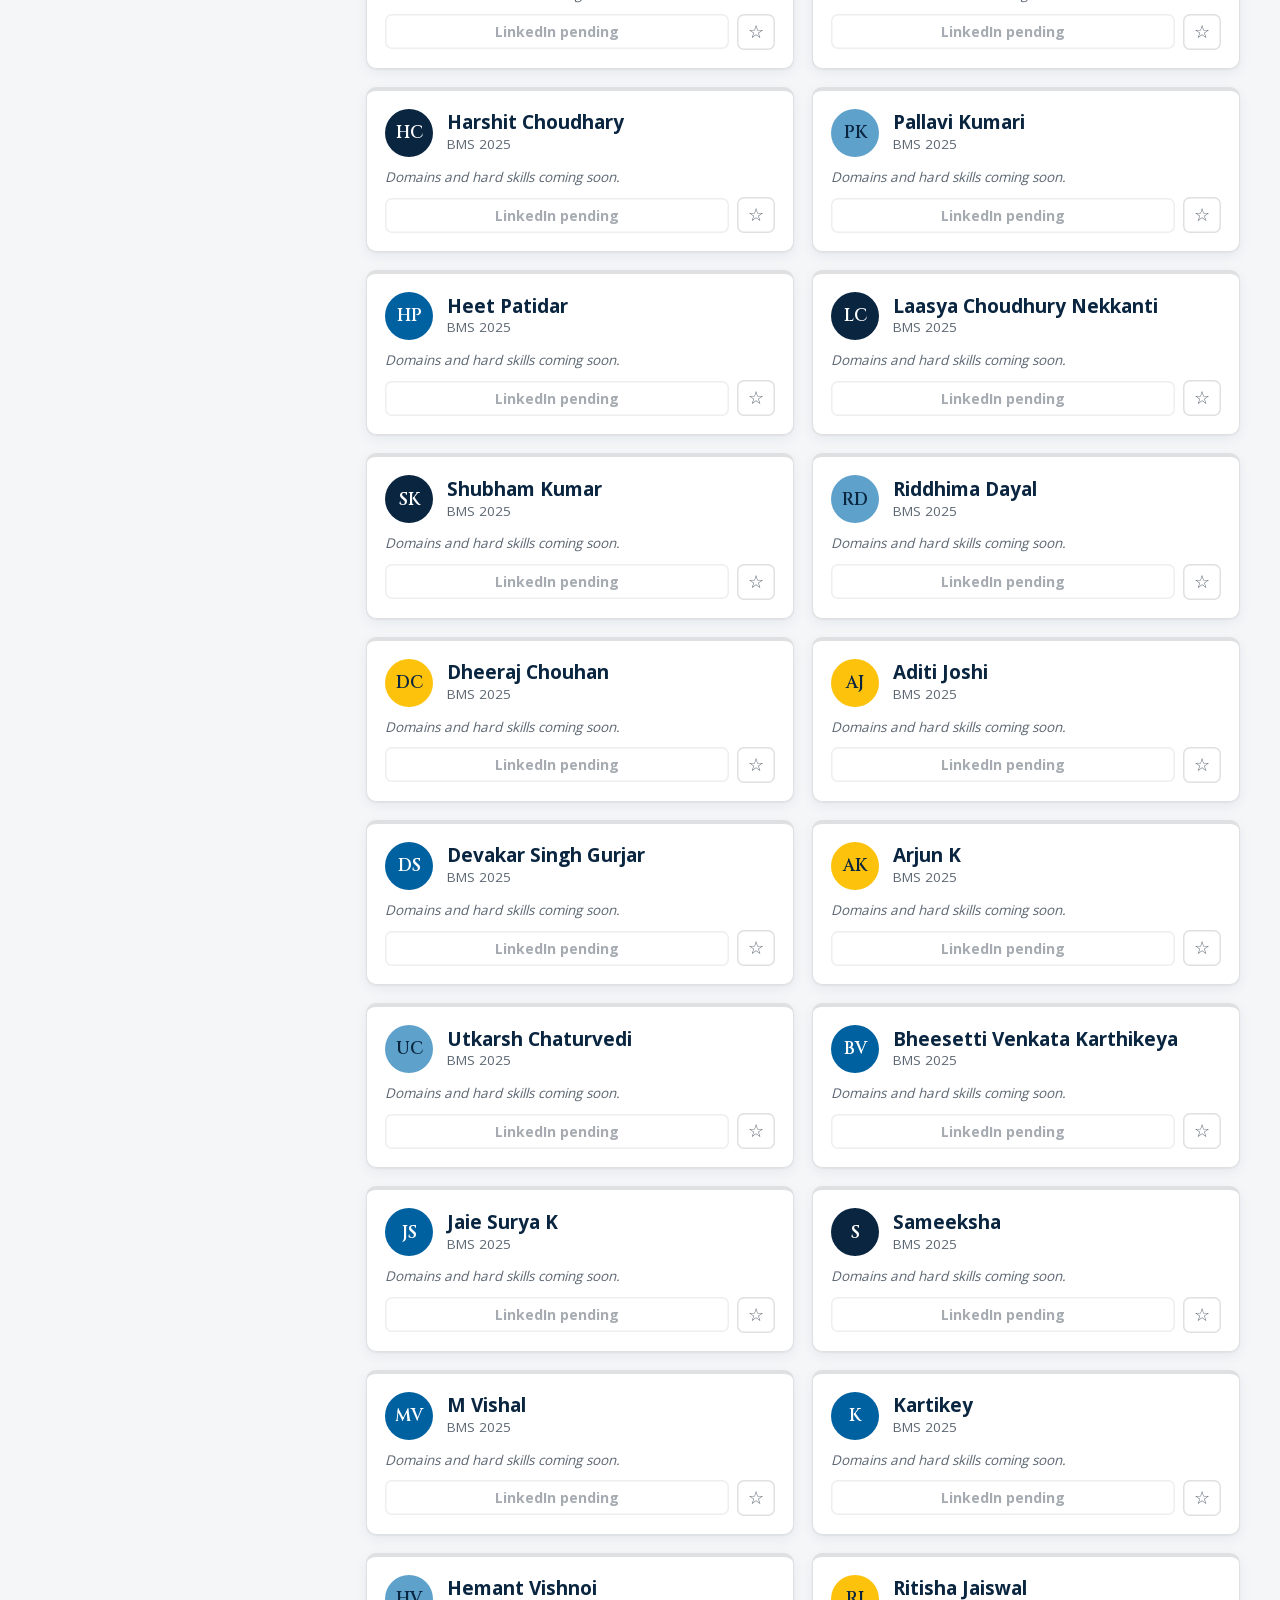
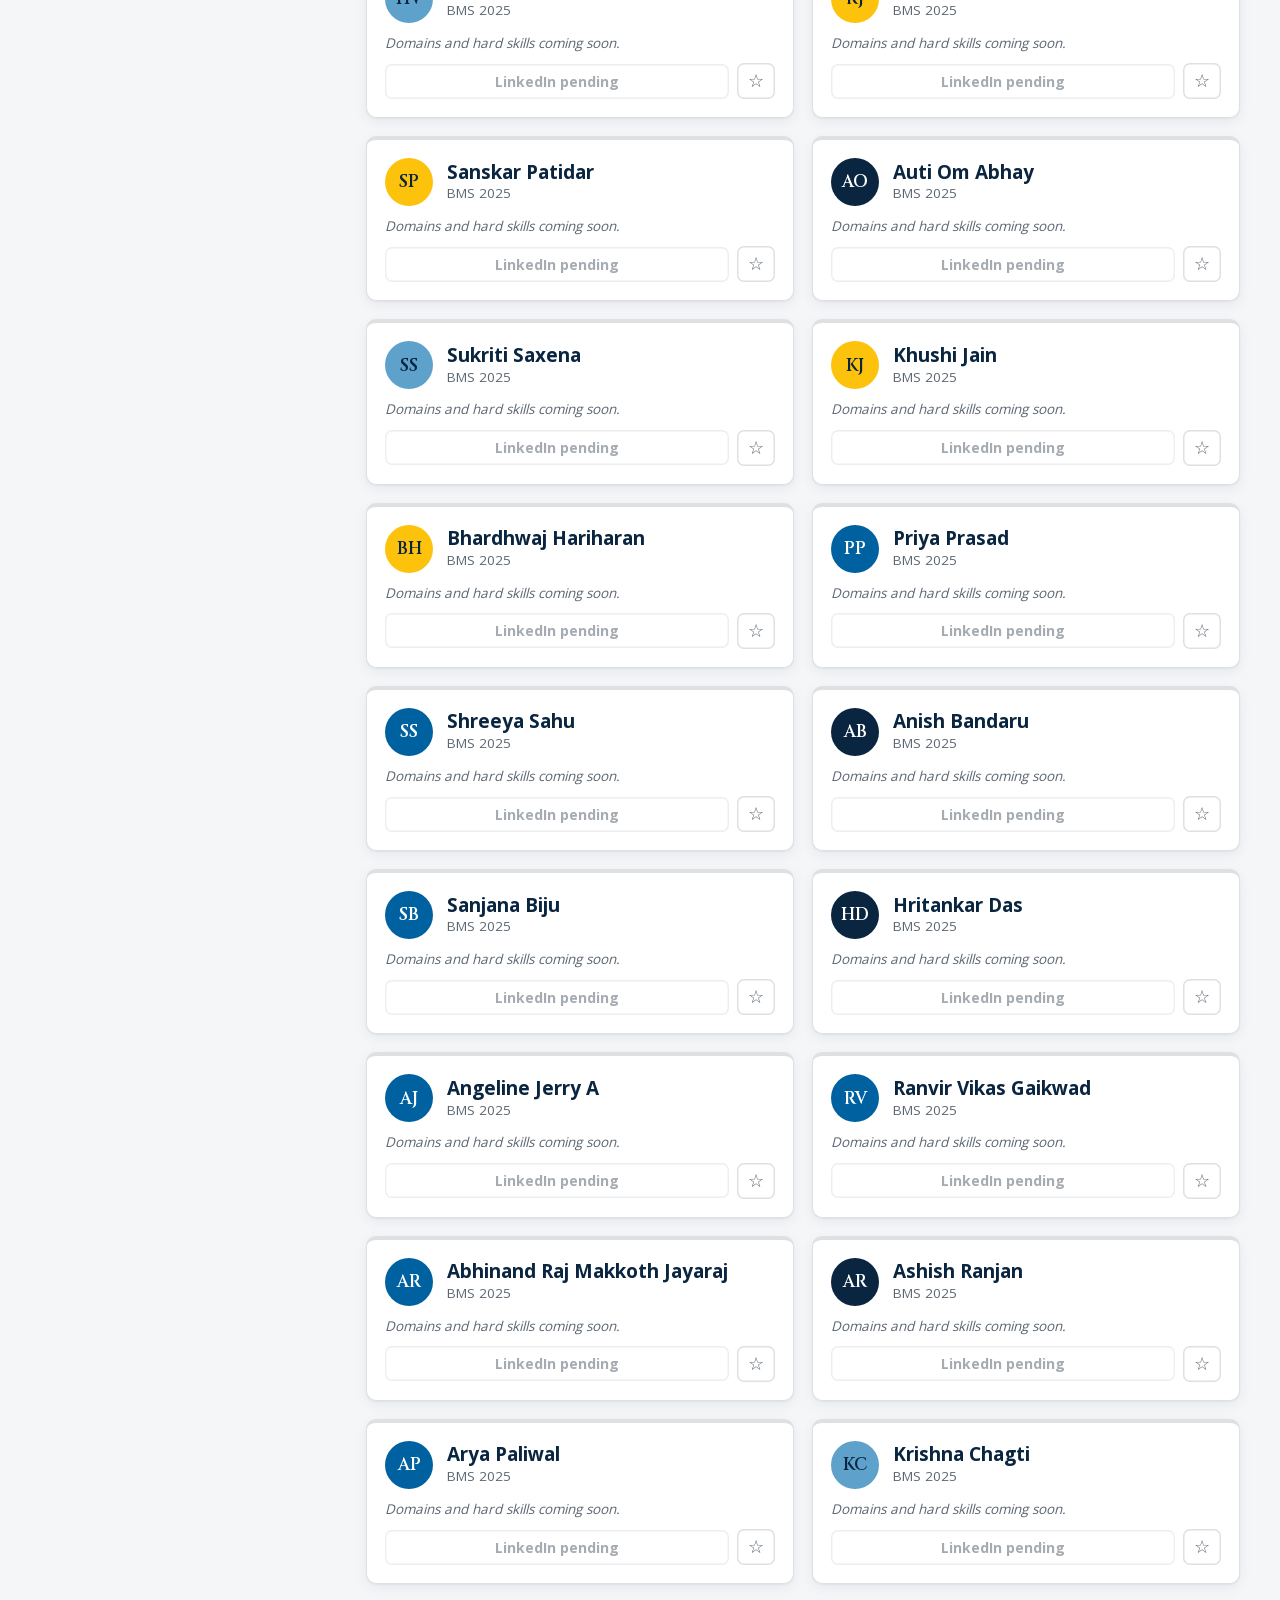
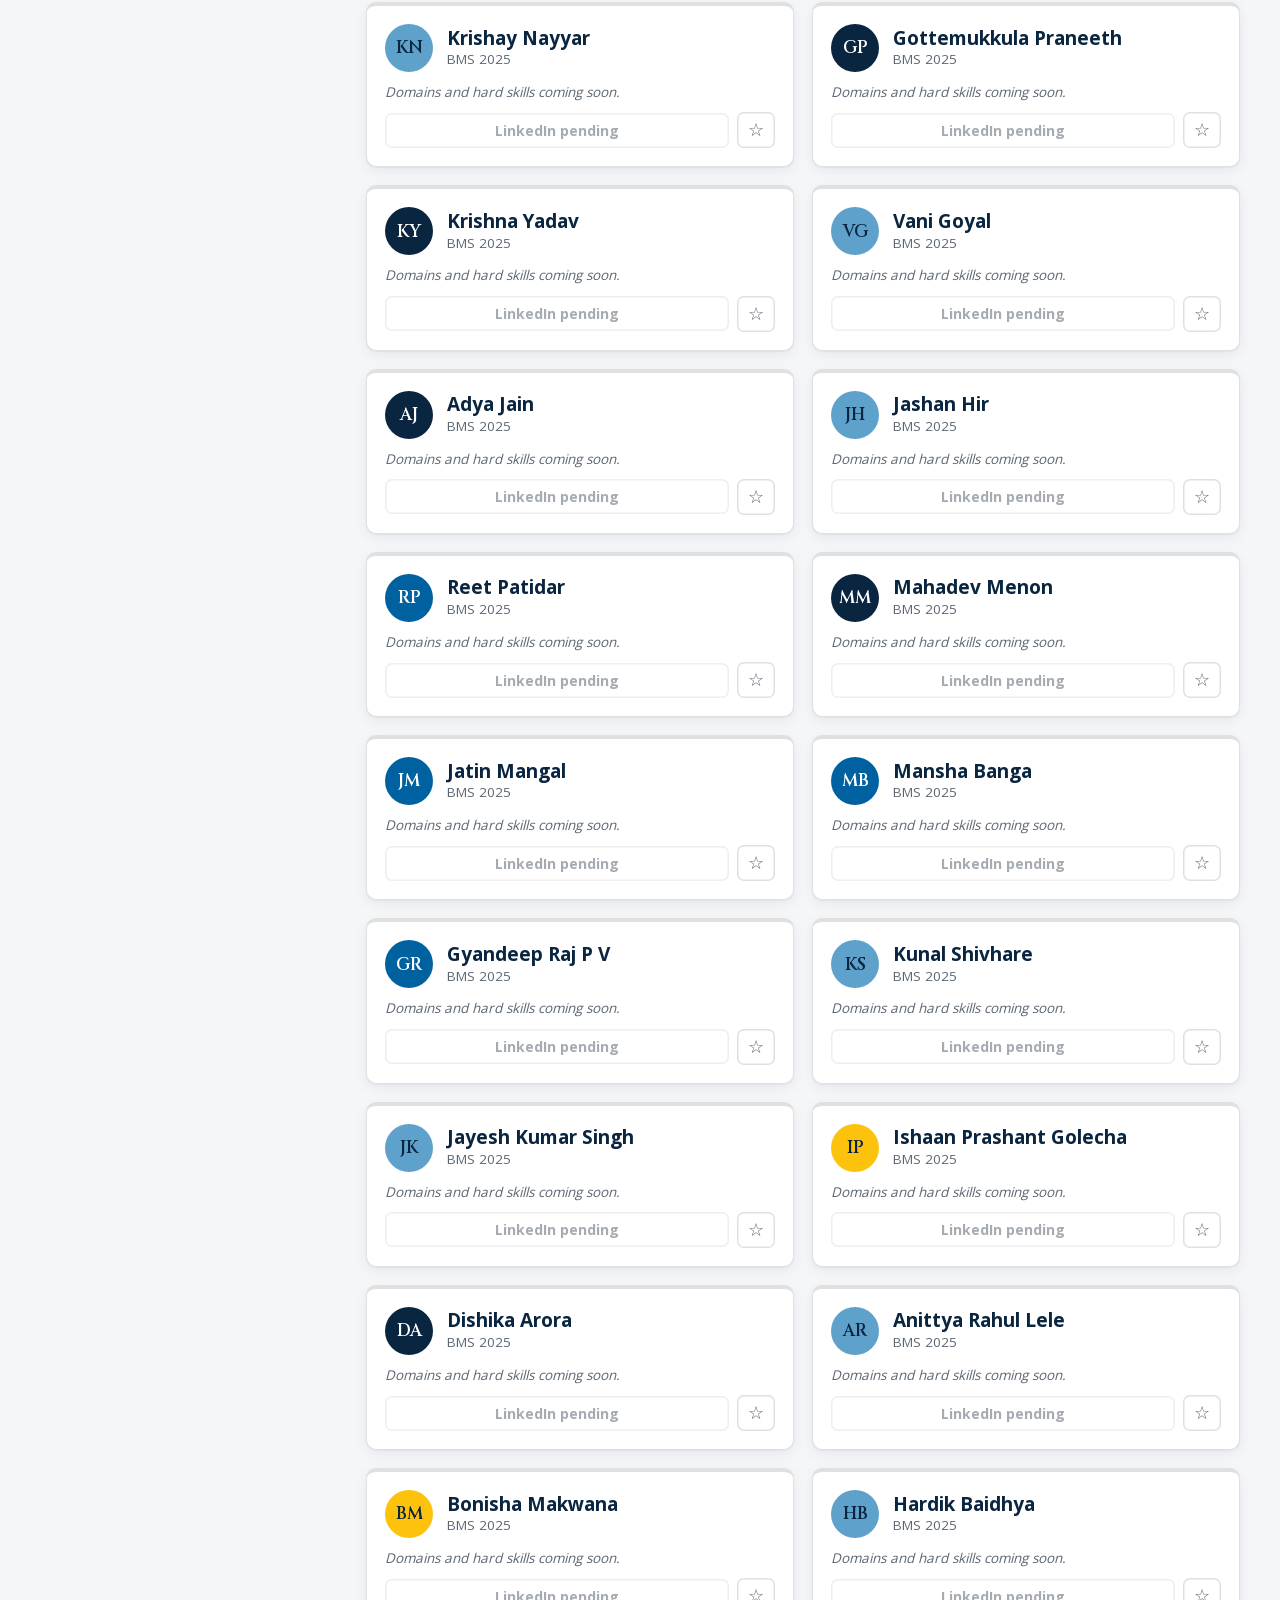
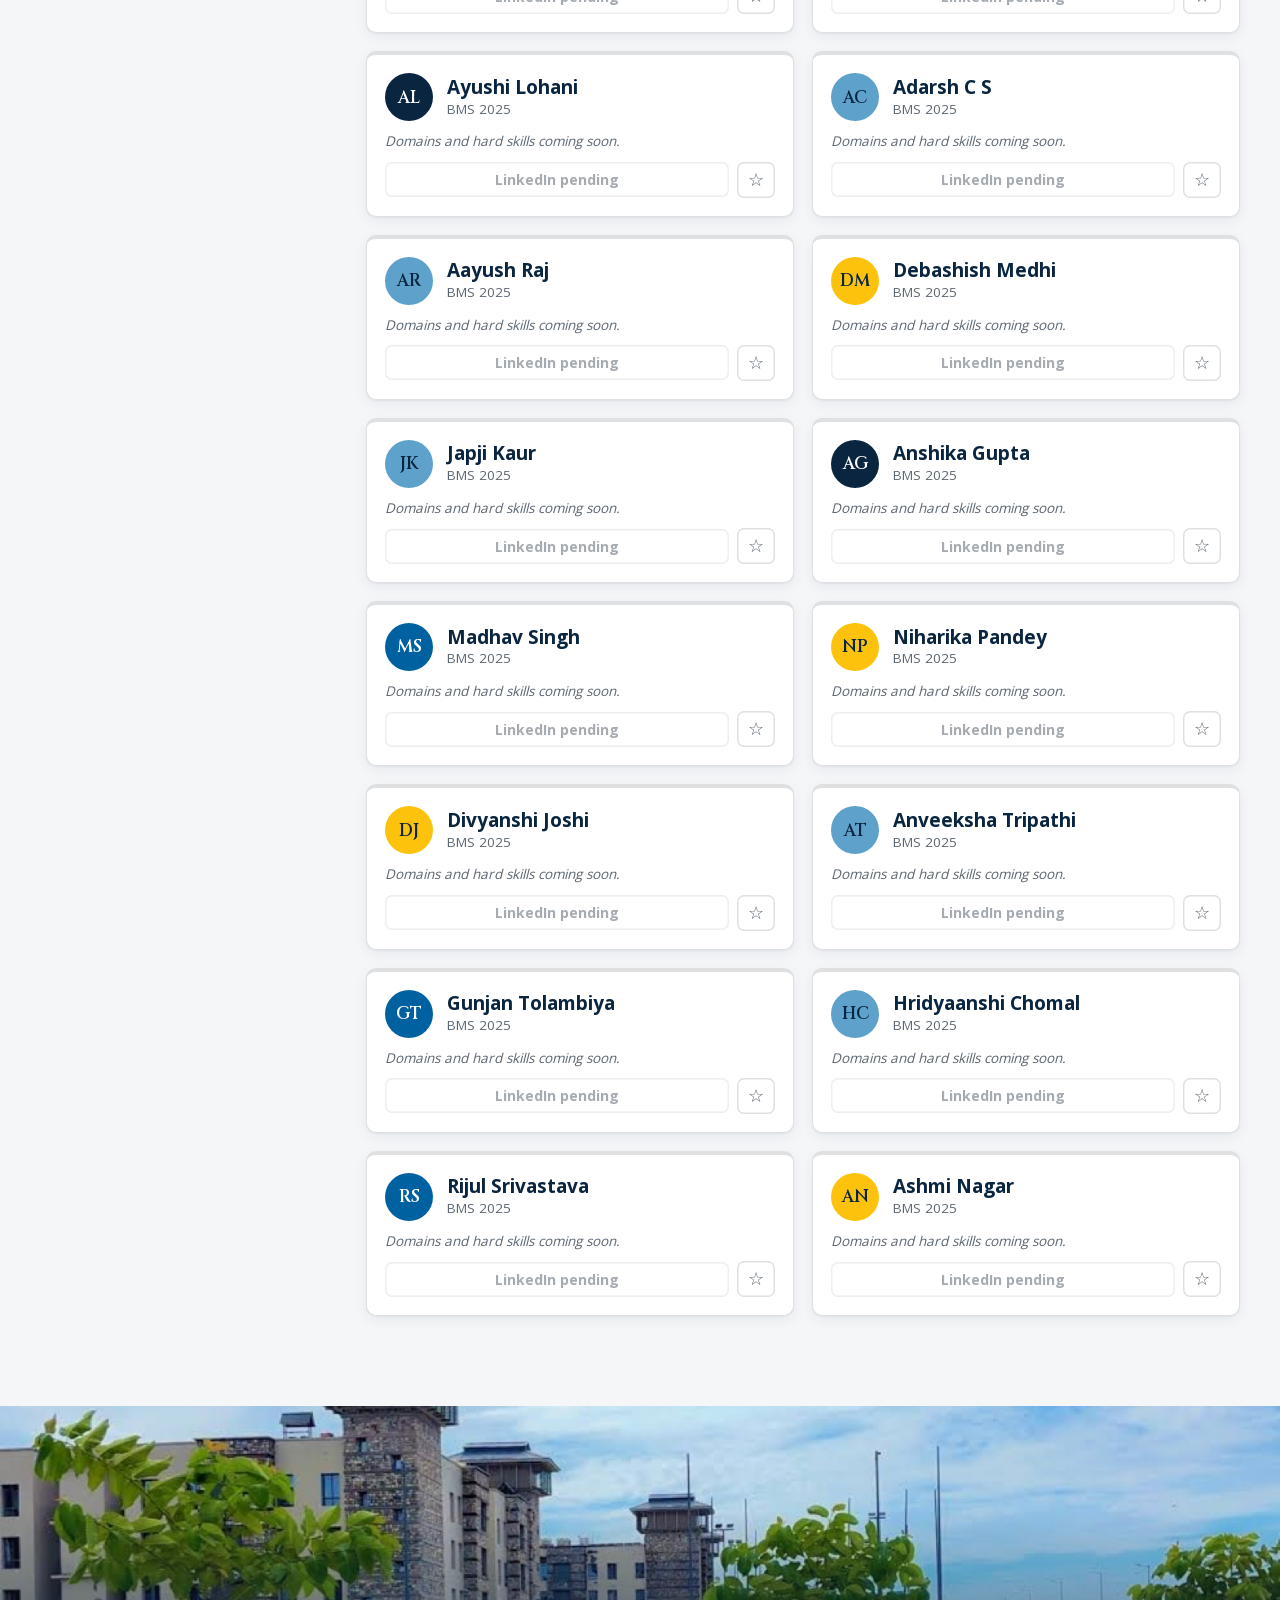
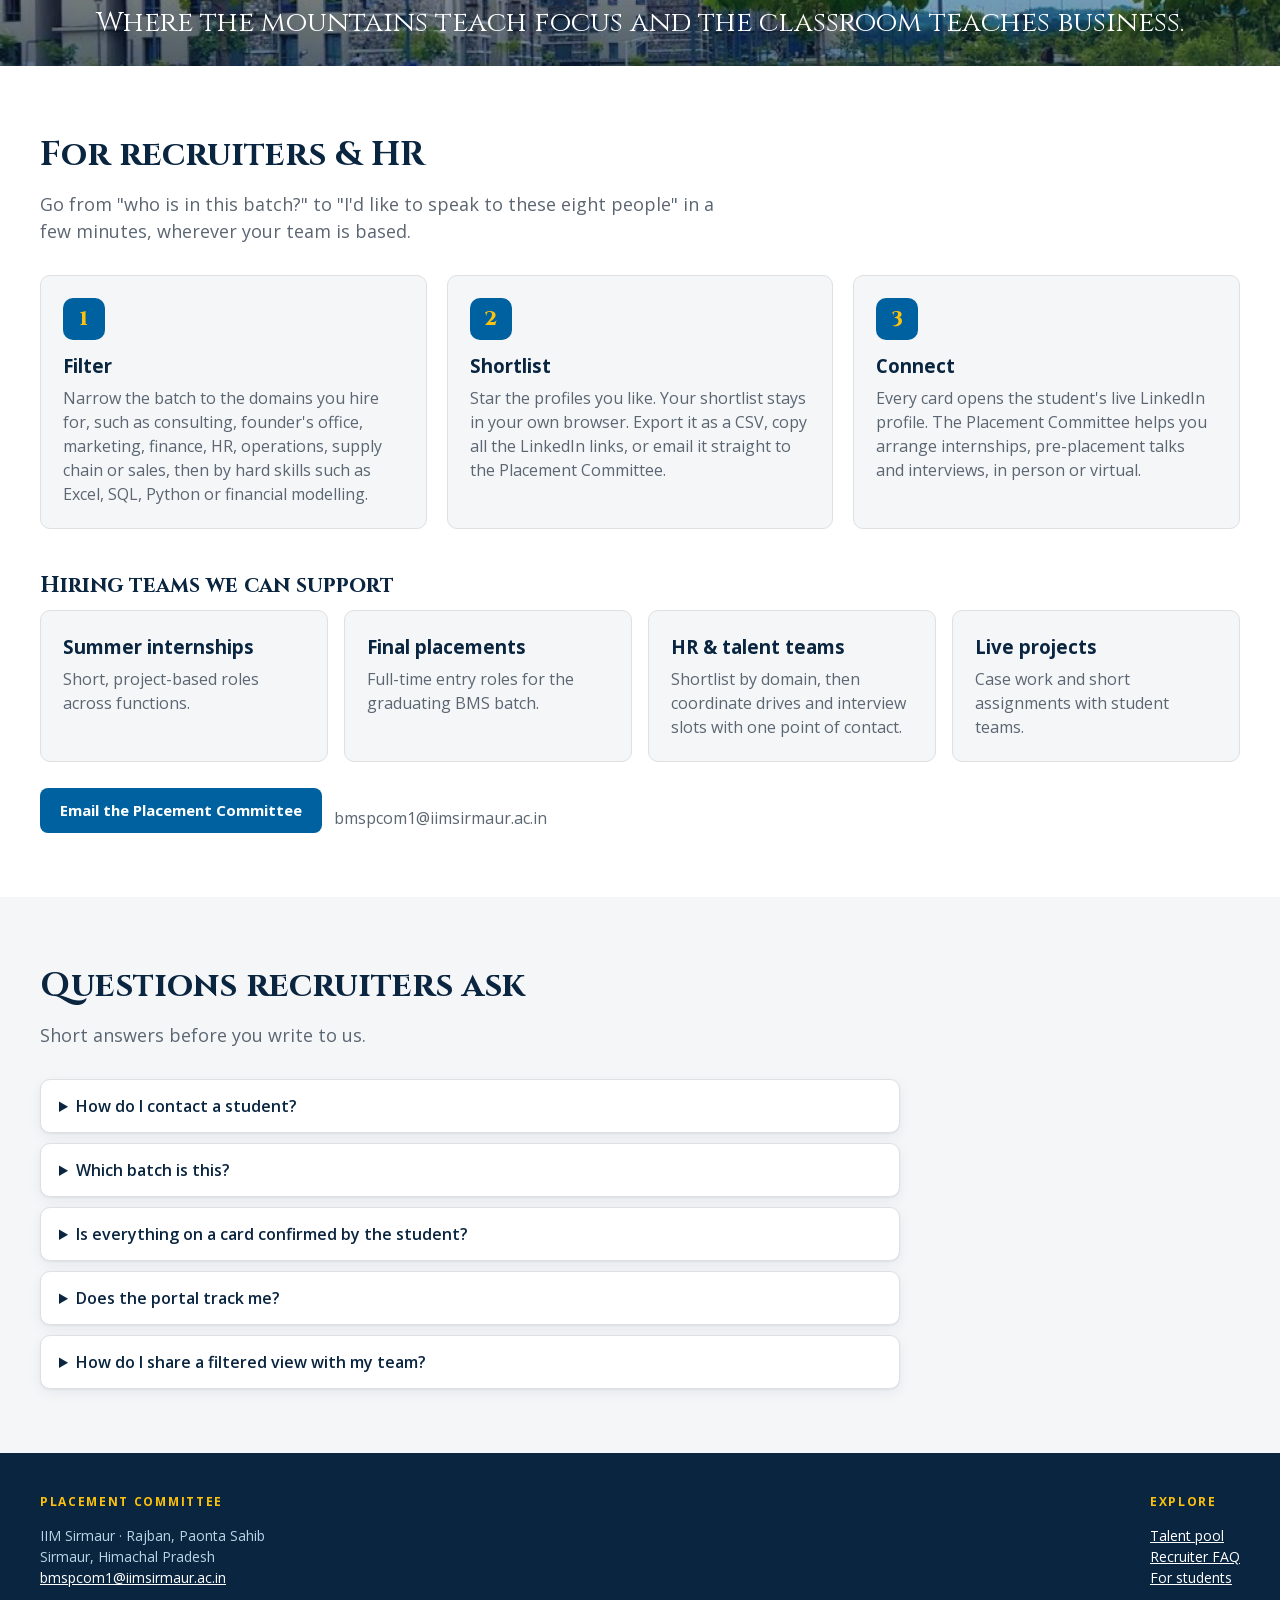
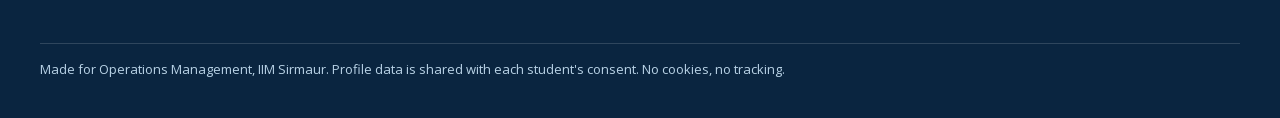
==== commit 74921b32: "Add 13 more LinkedIn links; limit sample details to the first five students Co-Authored-By: Claude S" ====
--- a/index.html
+++ b/index.html
@@ -52,7 +52,7 @@
 </header>
 
 <div class="sample-banner" id="sampleBanner" hidden>
-  <div class="wrap"><span><b>Preview data.</b> Domains, hard skills and locations marked <em>Sample</em> are placeholders until each student confirms their own. Names and LinkedIn links are real.</span><button aria-label="Dismiss" id="sampleClose" type="button">×</button></div>
+  <div class="wrap"><span><b>Profiles are being added.</b> Students are still submitting their domains and hard skills. Details marked <em>Sample</em> are placeholders until the student confirms their own. Names and LinkedIn links are real.</span><button aria-label="Dismiss" id="sampleClose" type="button">×</button></div>
 </div>
 
 <main class="talent" id="talent">
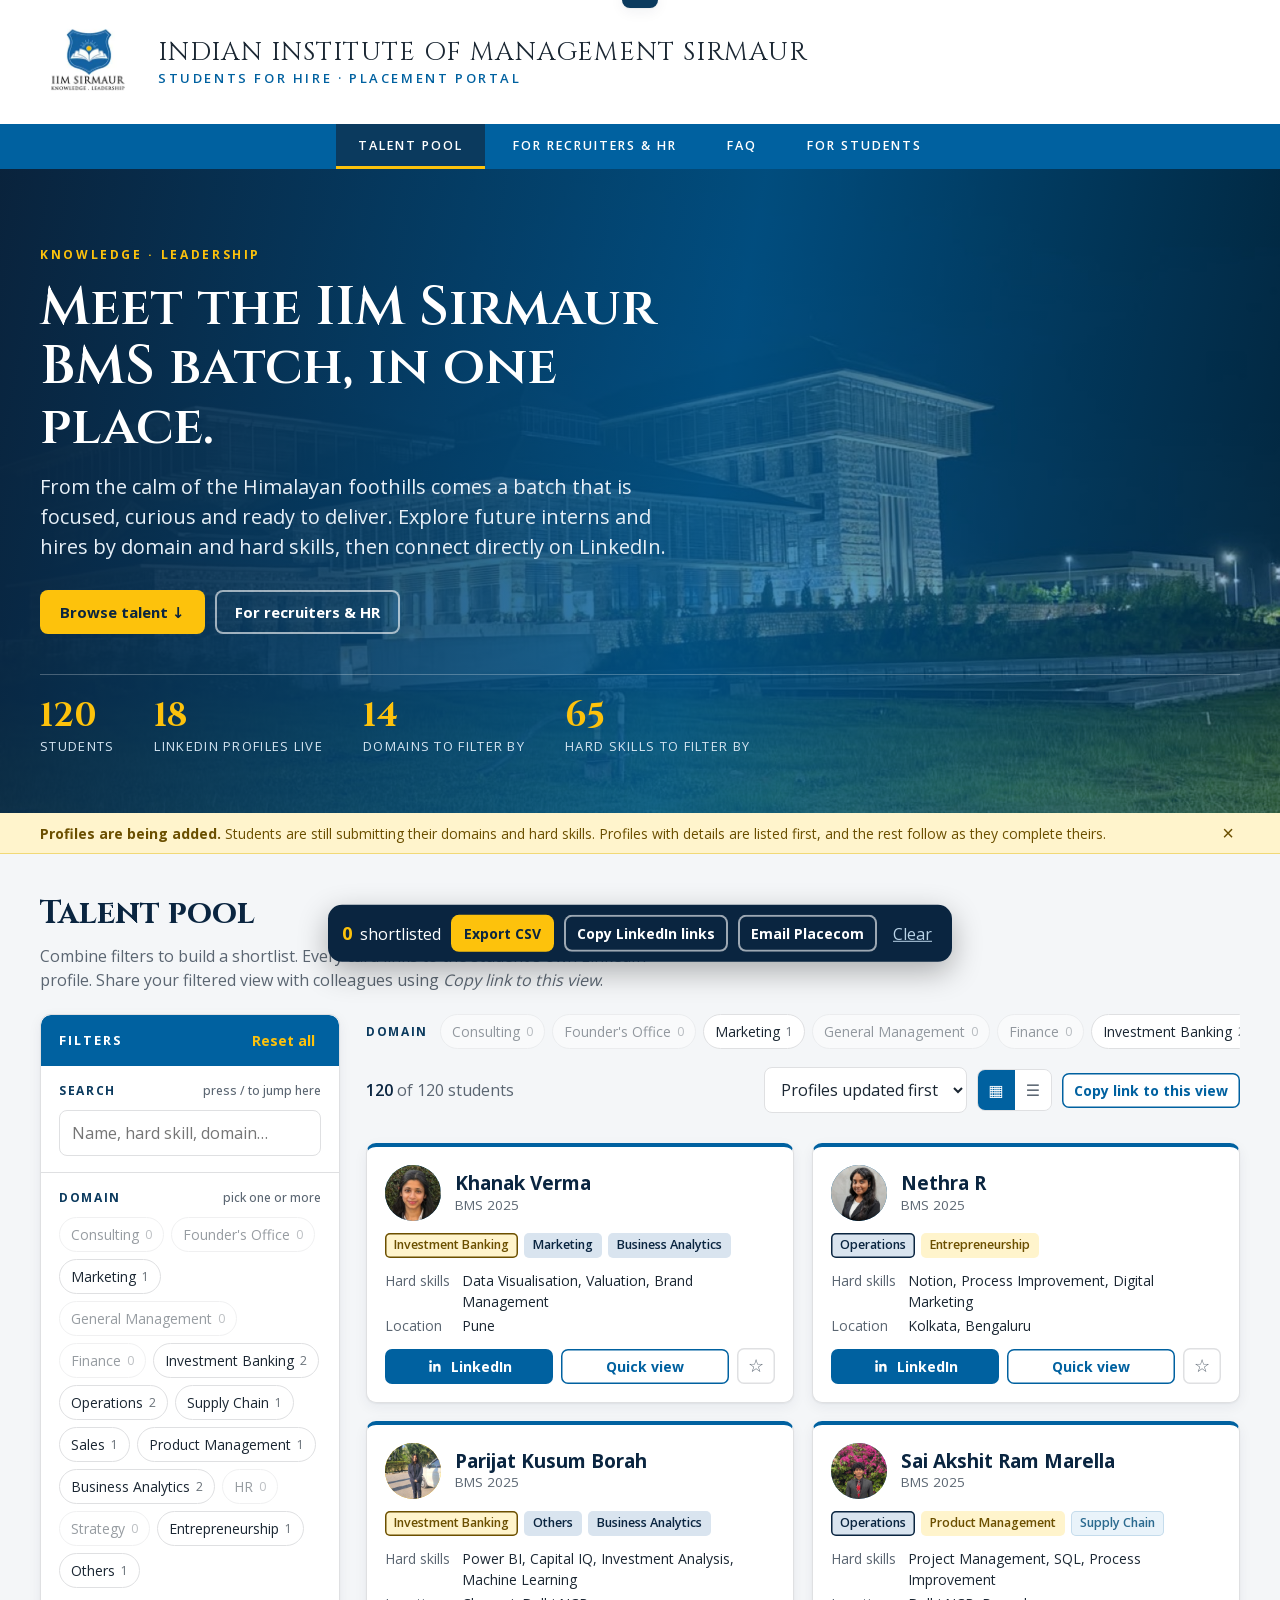
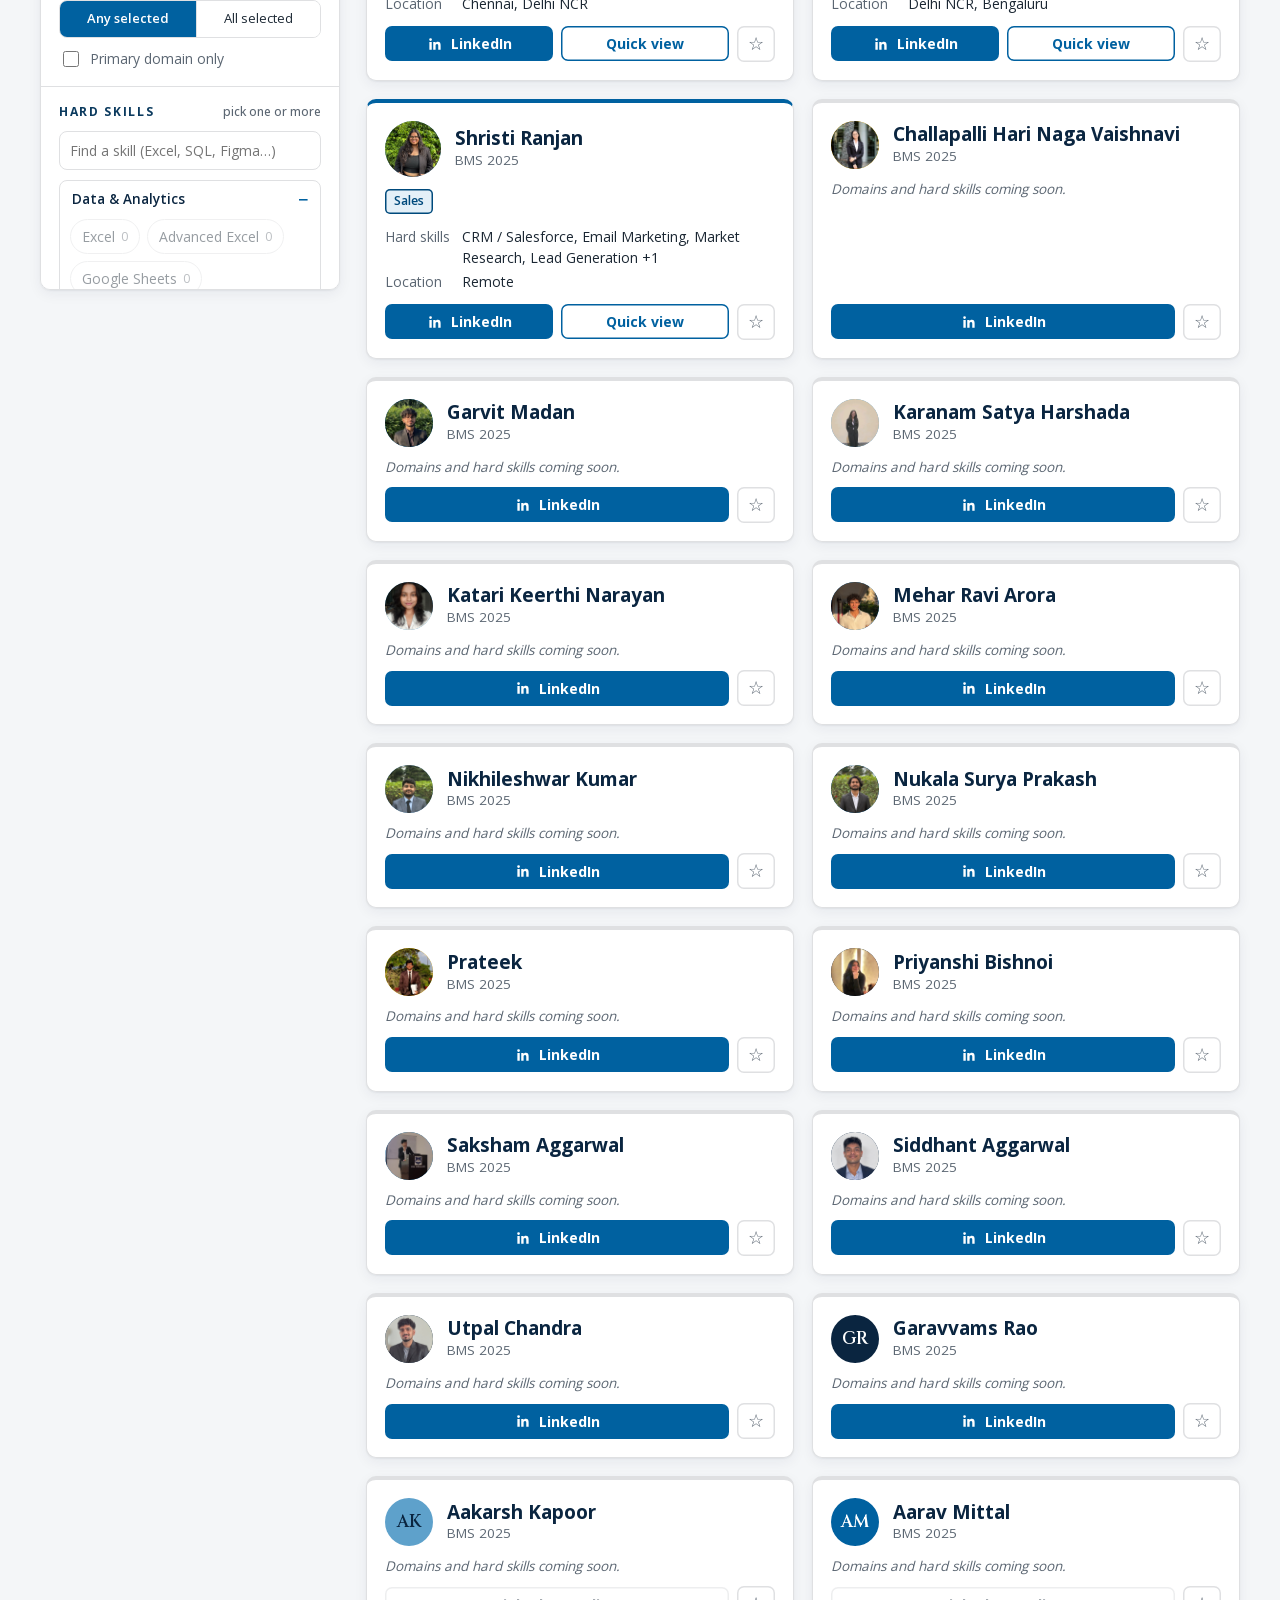
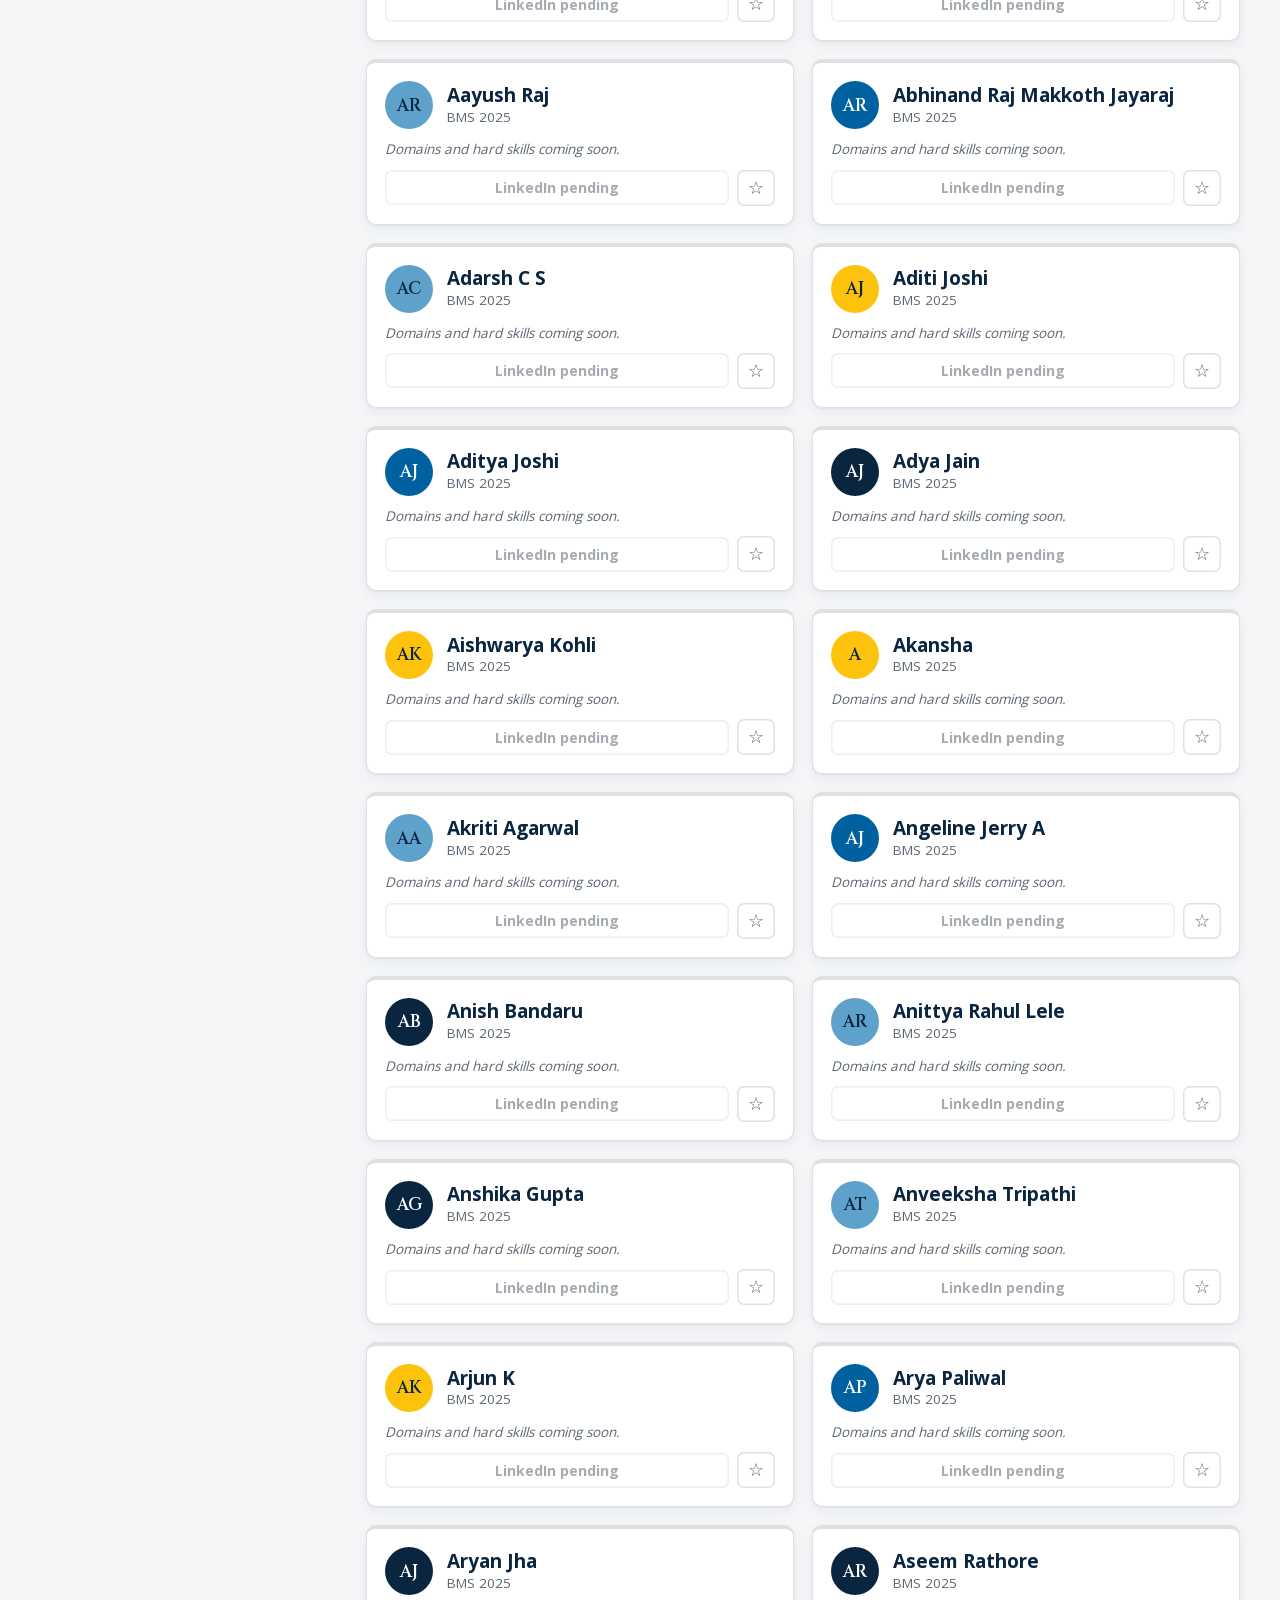
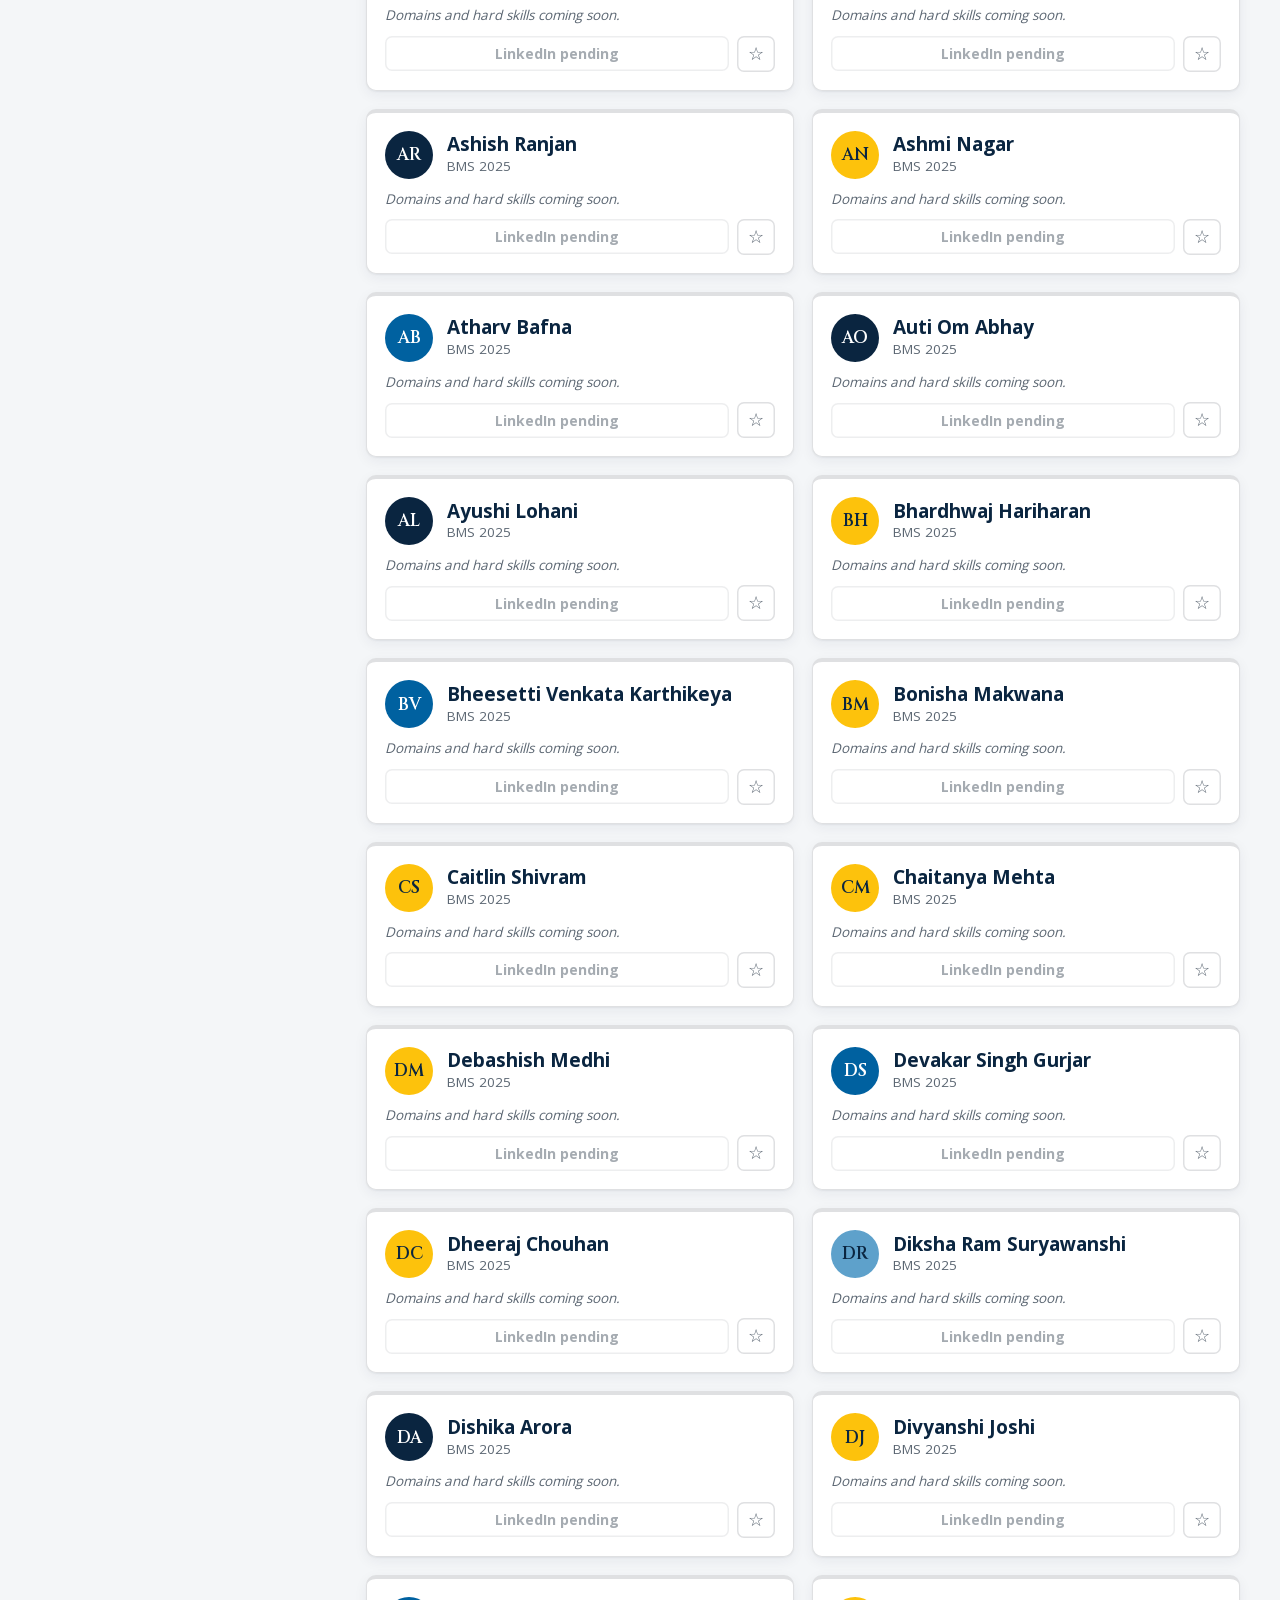
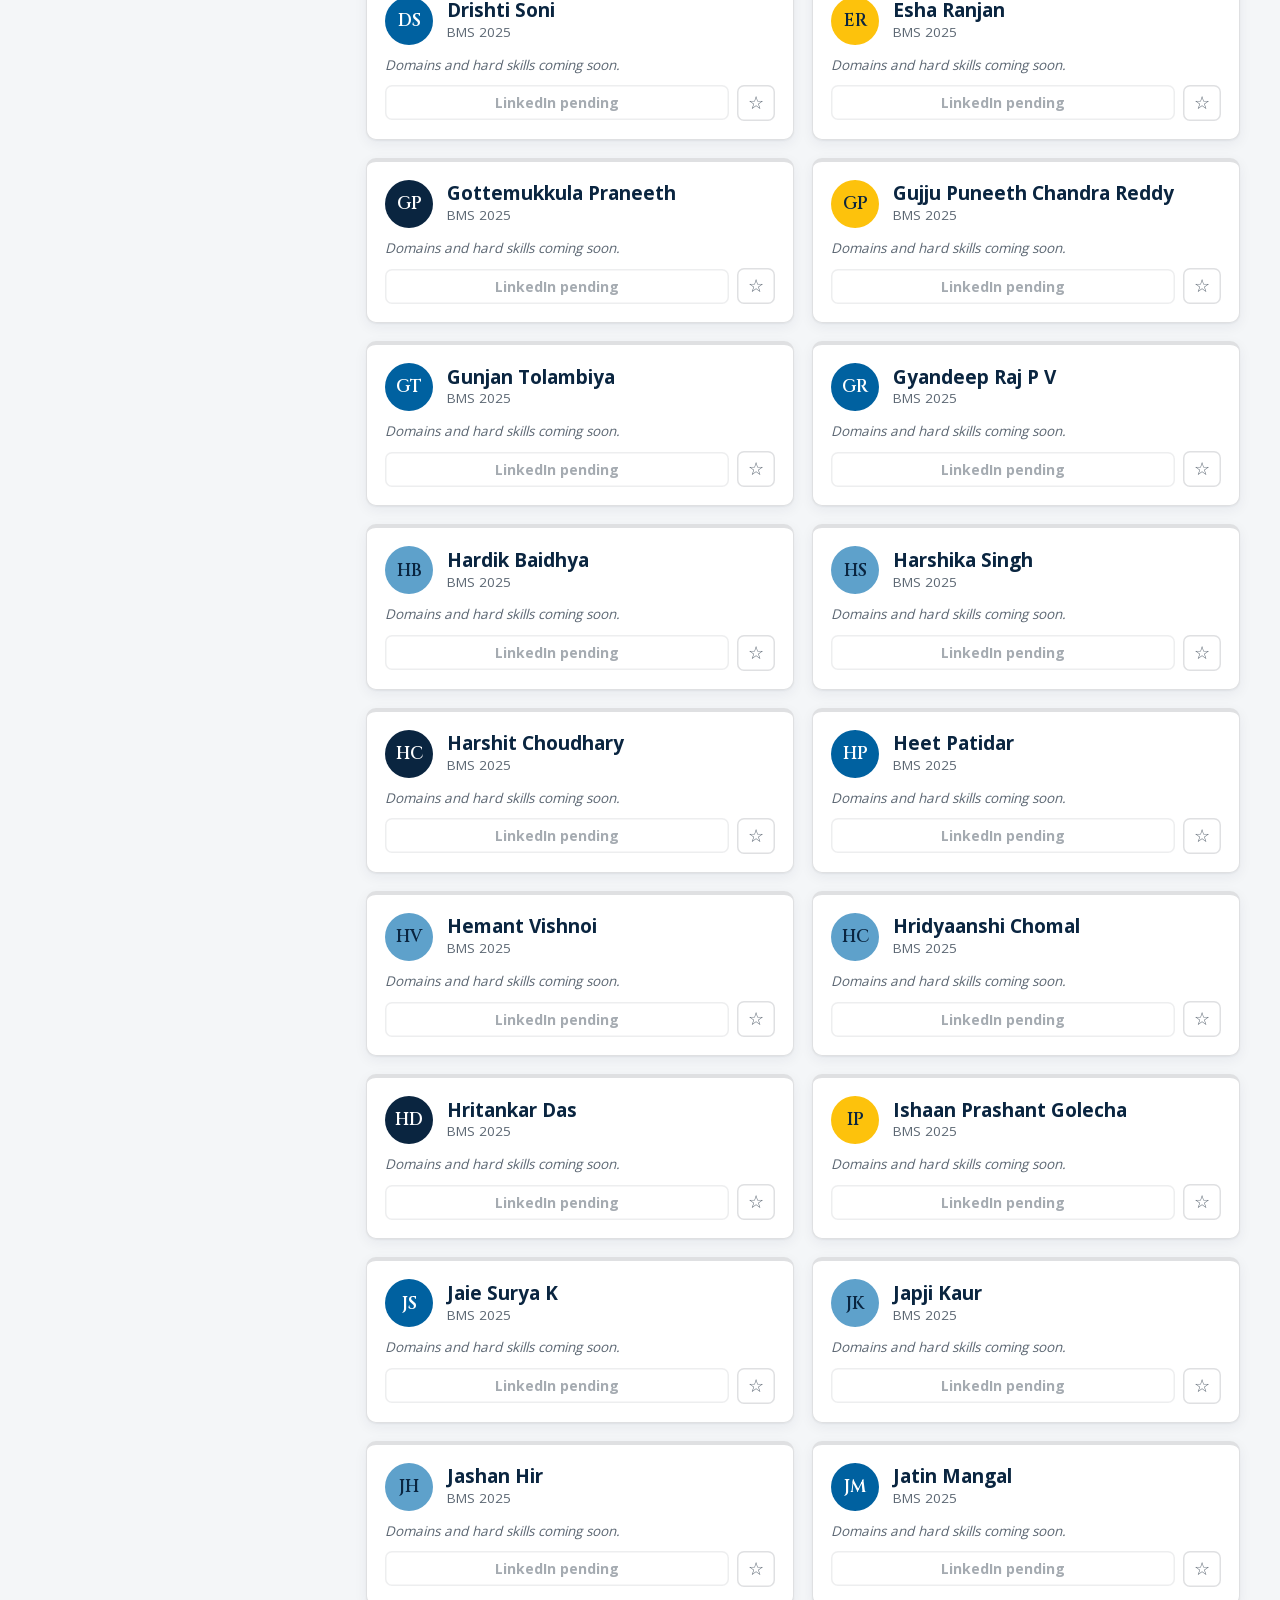
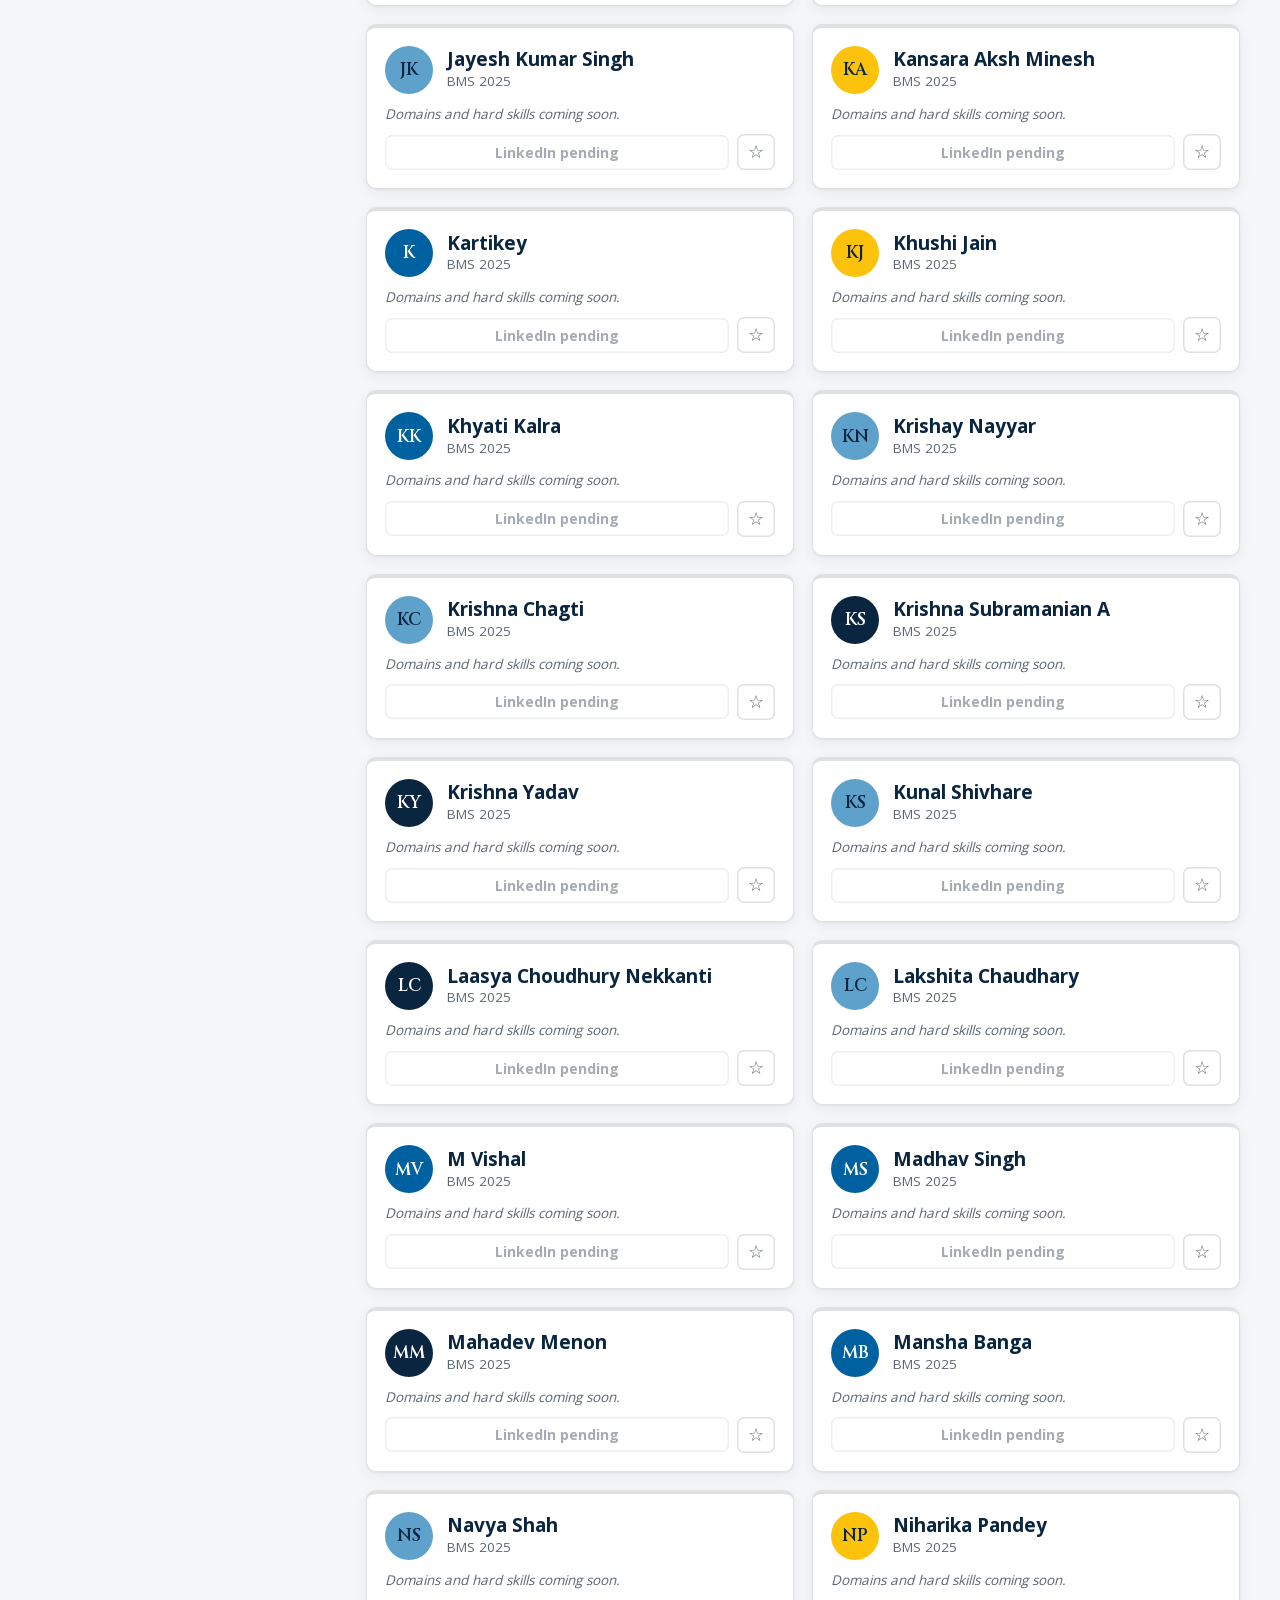
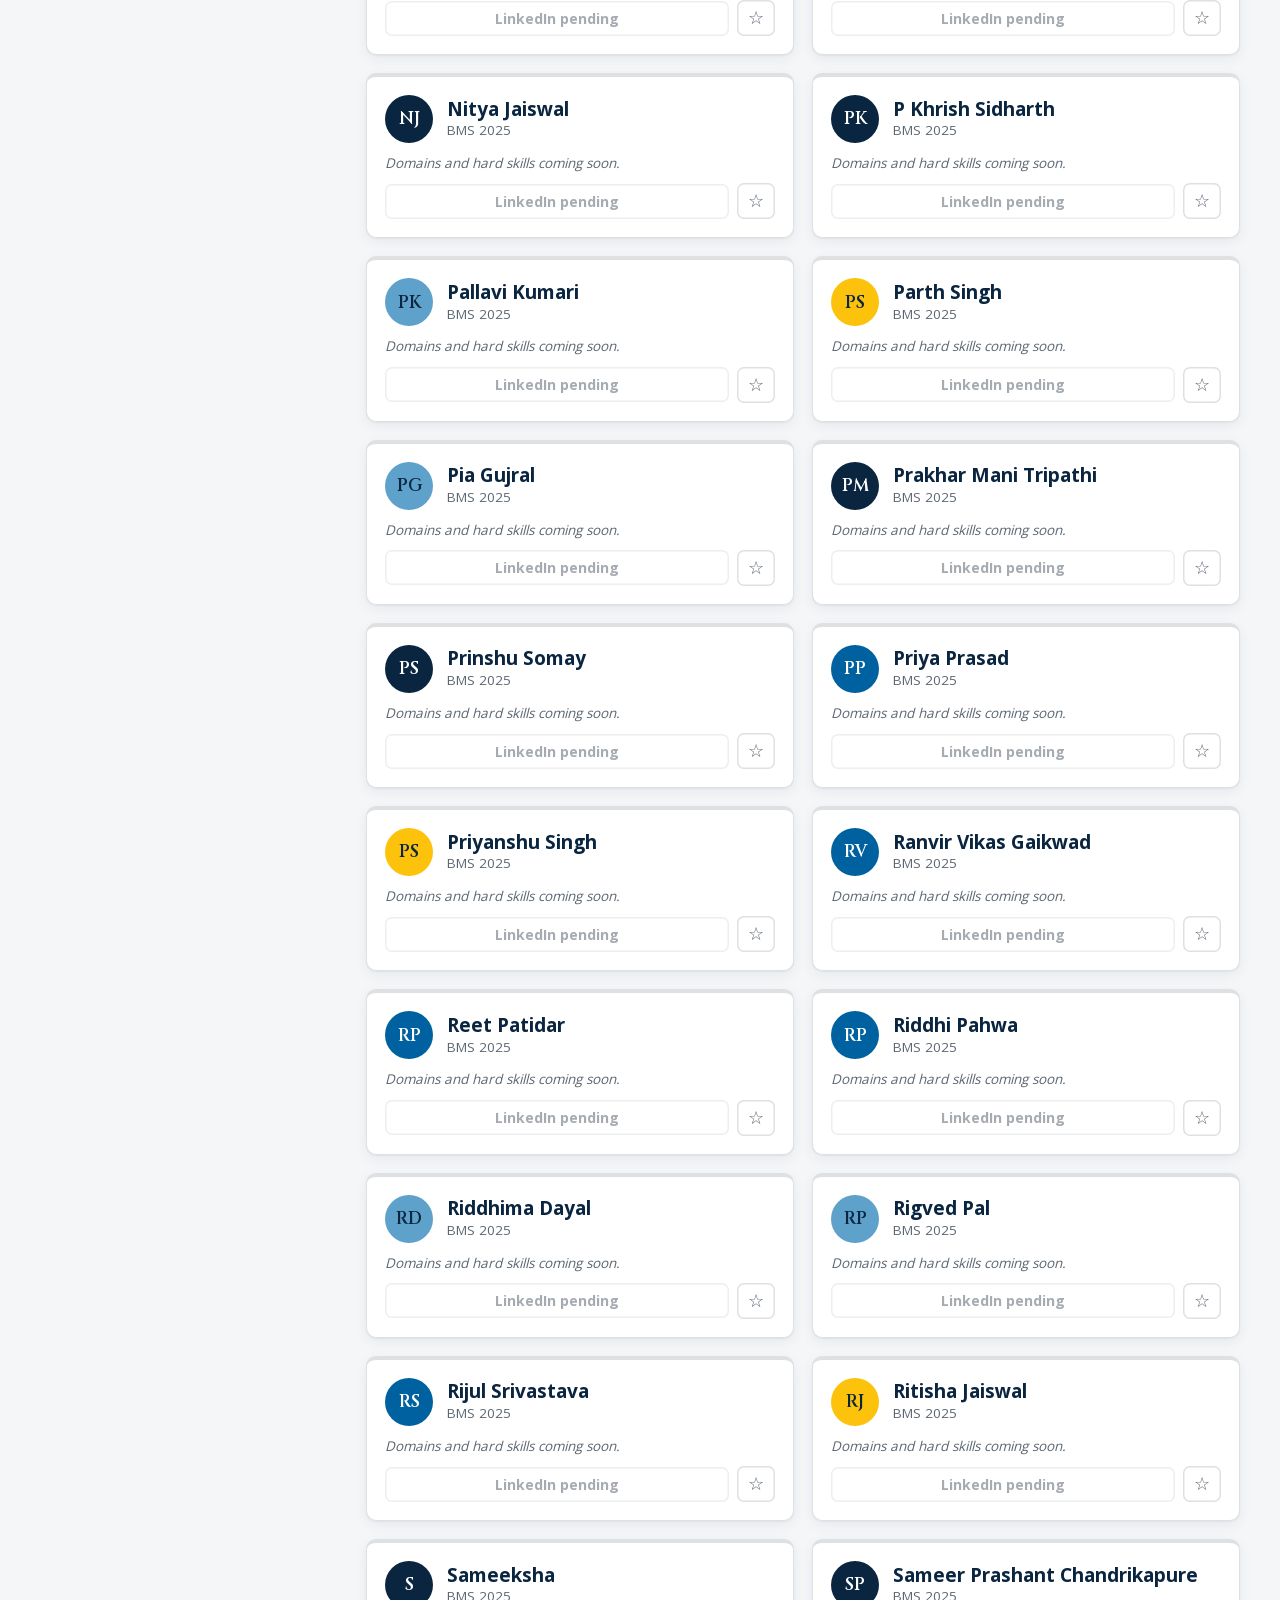
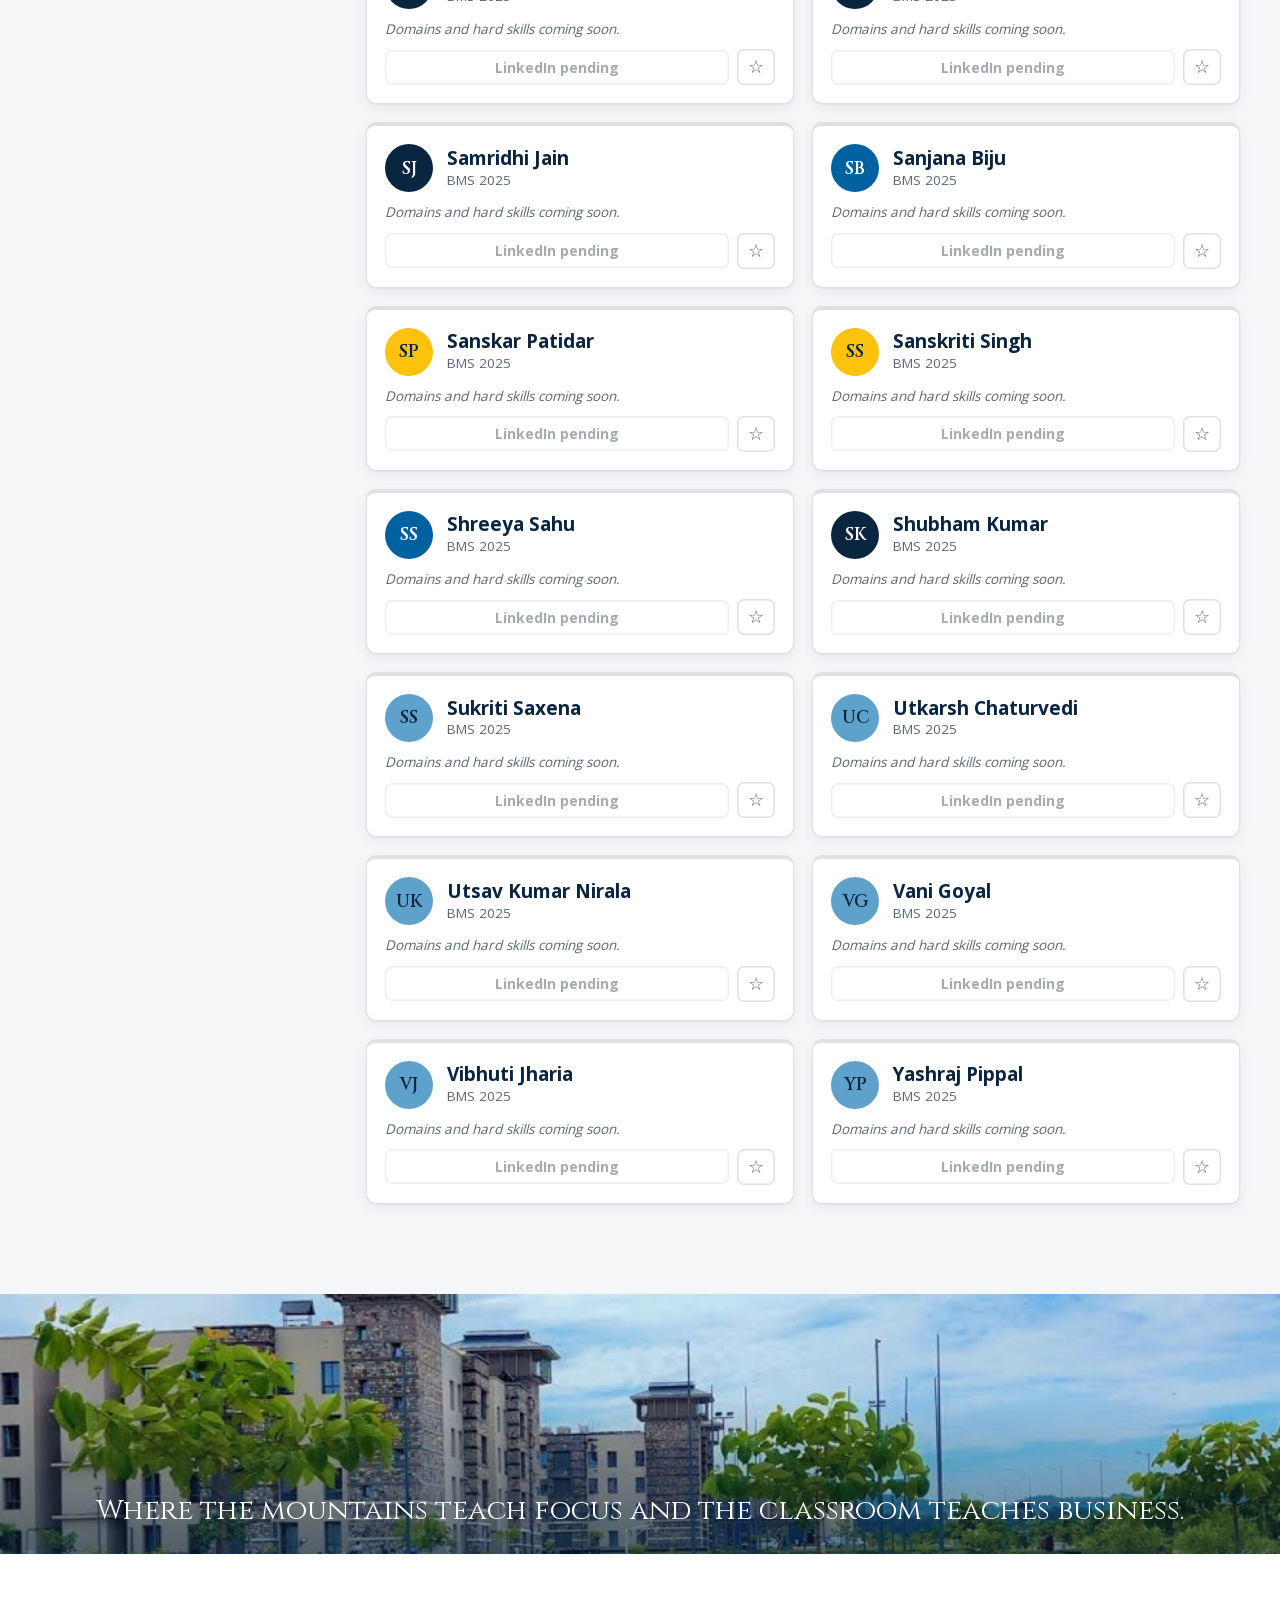
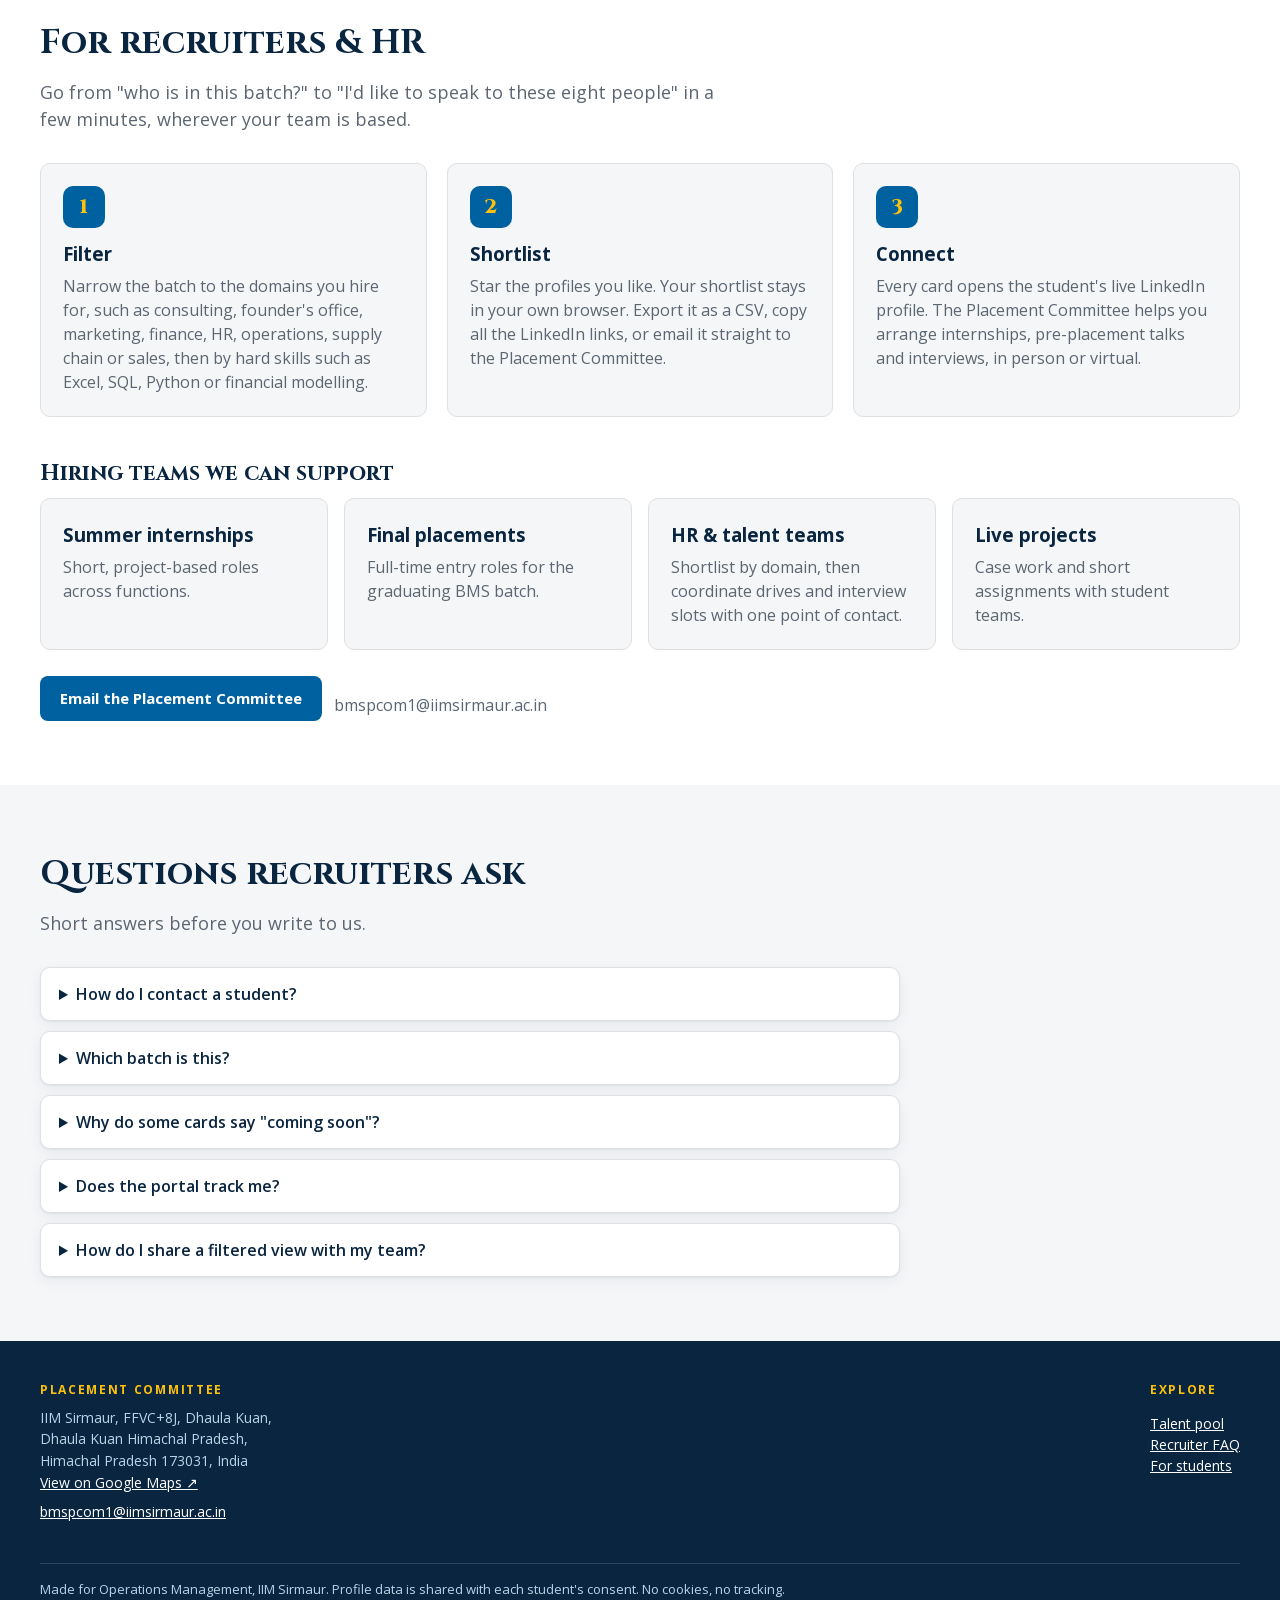
==== commit a7963943: "Profiles with details first, remove Sample label, correct campus address, add map link, 404, sitemap" ====
--- a/index.html
+++ b/index.html
@@ -13,6 +13,7 @@
 <meta property="og:description" content="Browse the IIM Sirmaur BMS batch by domain and hard skills and connect on LinkedIn.">
 <meta property="og:image" content="https://akshit99x.github.io/students-for-hire-iim-sirmaur/assets/campus-night.jpg">
 <meta name="twitter:card" content="summary_large_image">
+<link rel="canonical" href="https://akshit99x.github.io/students-for-hire-iim-sirmaur/">
 <link rel="icon" href="assets/logo.png" type="image/png">
 <link rel="stylesheet" href="css/styles.css">
 <script src="js/guard.js"></script>
@@ -52,7 +53,7 @@
 </header>
 
 <div class="sample-banner" id="sampleBanner" hidden>
-  <div class="wrap"><span><b>Profiles are being added.</b> Students are still submitting their domains and hard skills. Details marked <em>Sample</em> are placeholders until the student confirms their own. Names and LinkedIn links are real.</span><button aria-label="Dismiss" id="sampleClose" type="button">×</button></div>
+  <div class="wrap"><span><b>Profiles are being added.</b> Students are still submitting their domains and hard skills. Profiles with details are listed first, and the rest follow as they complete theirs.</span><button aria-label="Dismiss" id="sampleClose" type="button">×</button></div>
 </div>
 
 <main class="talent" id="talent">
@@ -94,7 +95,7 @@
         <div class="fgroup">
           <h4>Profile</h4>
           <label class="check mt-0"><input type="checkbox" id="onlyLinkedin"> LinkedIn available</label>
-          <label class="check"><input type="checkbox" id="onlyDetails"> Student-confirmed details</label>
+          <label class="check"><input type="checkbox" id="onlyDetails"> Domains and skills added</label>
         </div>
 
         <div class="fgroup">
@@ -110,9 +111,9 @@
           <div class="count" id="count" aria-live="polite"></div>
           <label class="sr" for="sort">Sort by</label>
           <select class="input" id="sort">
-            <option value="complete">LinkedIn-ready first</option>
+            <option value="complete">Profiles updated first</option>
             <option value="name">Name (A–Z)</option>
-            <option value="shuffle">Random order (fair)</option>
+            <option value="shuffle">Random order</option>
           </select>
           <div class="viewtoggle" role="group" aria-label="Layout">
             <button type="button" id="vGrid" aria-pressed="true" title="Grid view" aria-label="Grid view">▦</button>
@@ -162,7 +163,7 @@
     <div class="faq">
       <details><summary>How do I contact a student?</summary><p>Open their card and use the LinkedIn button, or write to the Placement Committee and we will coordinate interviews and campus or virtual drives for you.</p></details>
       <details><summary>Which batch is this?</summary><p>The BMS (undergraduate) batch of IIM Sirmaur. Each card shows the student's own domains, hard skills and preferred locations once they confirm them.</p></details>
-      <details><summary>Is everything on a card confirmed by the student?</summary><p>Details marked <em>Sample</em> are placeholders while the batch finishes submitting their profiles. Use the <em>Student-confirmed details</em> filter to see only profiles the student has completed.</p></details>
+      <details><summary>Why do some cards say "coming soon"?</summary><p>The batch is still submitting domains and hard skills. Profiles that are complete are listed first, and you can use the <em>Domains and skills added</em> filter to see only those. Every card already links to the student's LinkedIn where available.</p></details>
       <details><summary>Does the portal track me?</summary><p>No. There are no cookies, analytics or third-party requests. Your shortlist is saved only in your browser and never sent anywhere.</p></details>
       <details><summary>How do I share a filtered view with my team?</summary><p>Click <em>Copy link to this view</em>. The link reopens the same filters, sort order and layout.</p></details>
     </div>
@@ -171,7 +172,7 @@
 
 <footer class="site">
   <div class="wrap">
-    <div class="contact"><h4>Placement Committee</h4><p>IIM Sirmaur · Rajban, Paonta Sahib<br>Sirmaur, Himachal Pradesh<br><a href="mailto:bmspcom1@iimsirmaur.ac.in">bmspcom1@iimsirmaur.ac.in</a></p></div>
+    <div class="contact"><h4>Placement Committee</h4><address>IIM Sirmaur, FFVC+8J, Dhaula Kuan,<br>Dhaula Kuan Himachal Pradesh,<br>Himachal Pradesh 173031, India<br><a href="https://www.google.com/maps/search/?api=1&amp;query=FFVC%2B8J%20Dhaula%20Kuan%20Himachal%20Pradesh%20173031" target="_blank" rel="noopener noreferrer">View on Google Maps ↗</a></address><p><a href="mailto:bmspcom1@iimsirmaur.ac.in">bmspcom1@iimsirmaur.ac.in</a></p></div>
     <div><h4>Explore</h4><p><a href="#talent">Talent pool</a><br><a href="#faq">Recruiter FAQ</a><br><a href="students.html">For students</a></p></div>
     <p class="legal">Made for Operations Management, IIM Sirmaur. Profile data is shared with each student's consent. No cookies, no tracking.</p>
   </div>
@@ -184,6 +185,7 @@
   <button class="btn btn-ghost" id="mailShort" type="button">Email Placecom</button>
   <button class="link" id="clearShort" type="button">Clear</button>
 </div>
+<button class="to-top" id="toTop" type="button" aria-label="Back to top">↑</button>
 <div class="toast" id="toast" role="status"></div>
 <div class="scrim" id="scrim"></div>
 
--- a/css/styles.css
+++ b/css/styles.css
@@ -270,10 +270,6 @@
 .skillgrp.none { display: none; }
 .chip.hide { display: none; }
 
-.tag.sample { background: var(--gold-tint); color: var(--gold-ink); box-shadow: inset 0 0 0 1px #f1d977; font-size: 11px; letter-spacing: .08em; text-transform: uppercase; }
-.card .sample-note { margin: 0; font-size: 12.5px; color: var(--gold-ink); }
-.card-top .tag.sample { margin-left: auto; align-self: flex-start; }
-.grid.list .card .sample-note { display: none; }
 
 .cols4 { display: grid; grid-template-columns: repeat(auto-fit, minmax(220px, 1fr)); gap: 16px; margin-top: 8px; }
 .cta-row { display: flex; flex-wrap: wrap; gap: 12px; align-items: center; margin-top: 26px; }
@@ -290,3 +286,12 @@
 .quick .chips { flex-wrap: nowrap; }
 .layout > section { min-width: 0; }
 .quick { max-width: 100%; }
+
+/* ---------- address, back to top ---------- */
+footer.site address { font-style: normal; line-height: 1.55; margin: 0 0 8px; }
+footer.site .contact p { margin: 0; }
+footer.site .contact { max-width: 340px; }
+.to-top { position: fixed; right: 18px; bottom: 18px; width: 44px; height: 44px; border-radius: 50%; border: 0; background: var(--blue); color: #fff; font-size: 20px; cursor: pointer; box-shadow: var(--shadow); opacity: 0; pointer-events: none; transition: opacity .2s; z-index: 25; }
+.to-top.show { opacity: 1; pointer-events: auto; }
+.to-top:hover { background: var(--navy); }
+@media (max-width: 720px) { .to-top { bottom: 84px; right: 12px; } }
